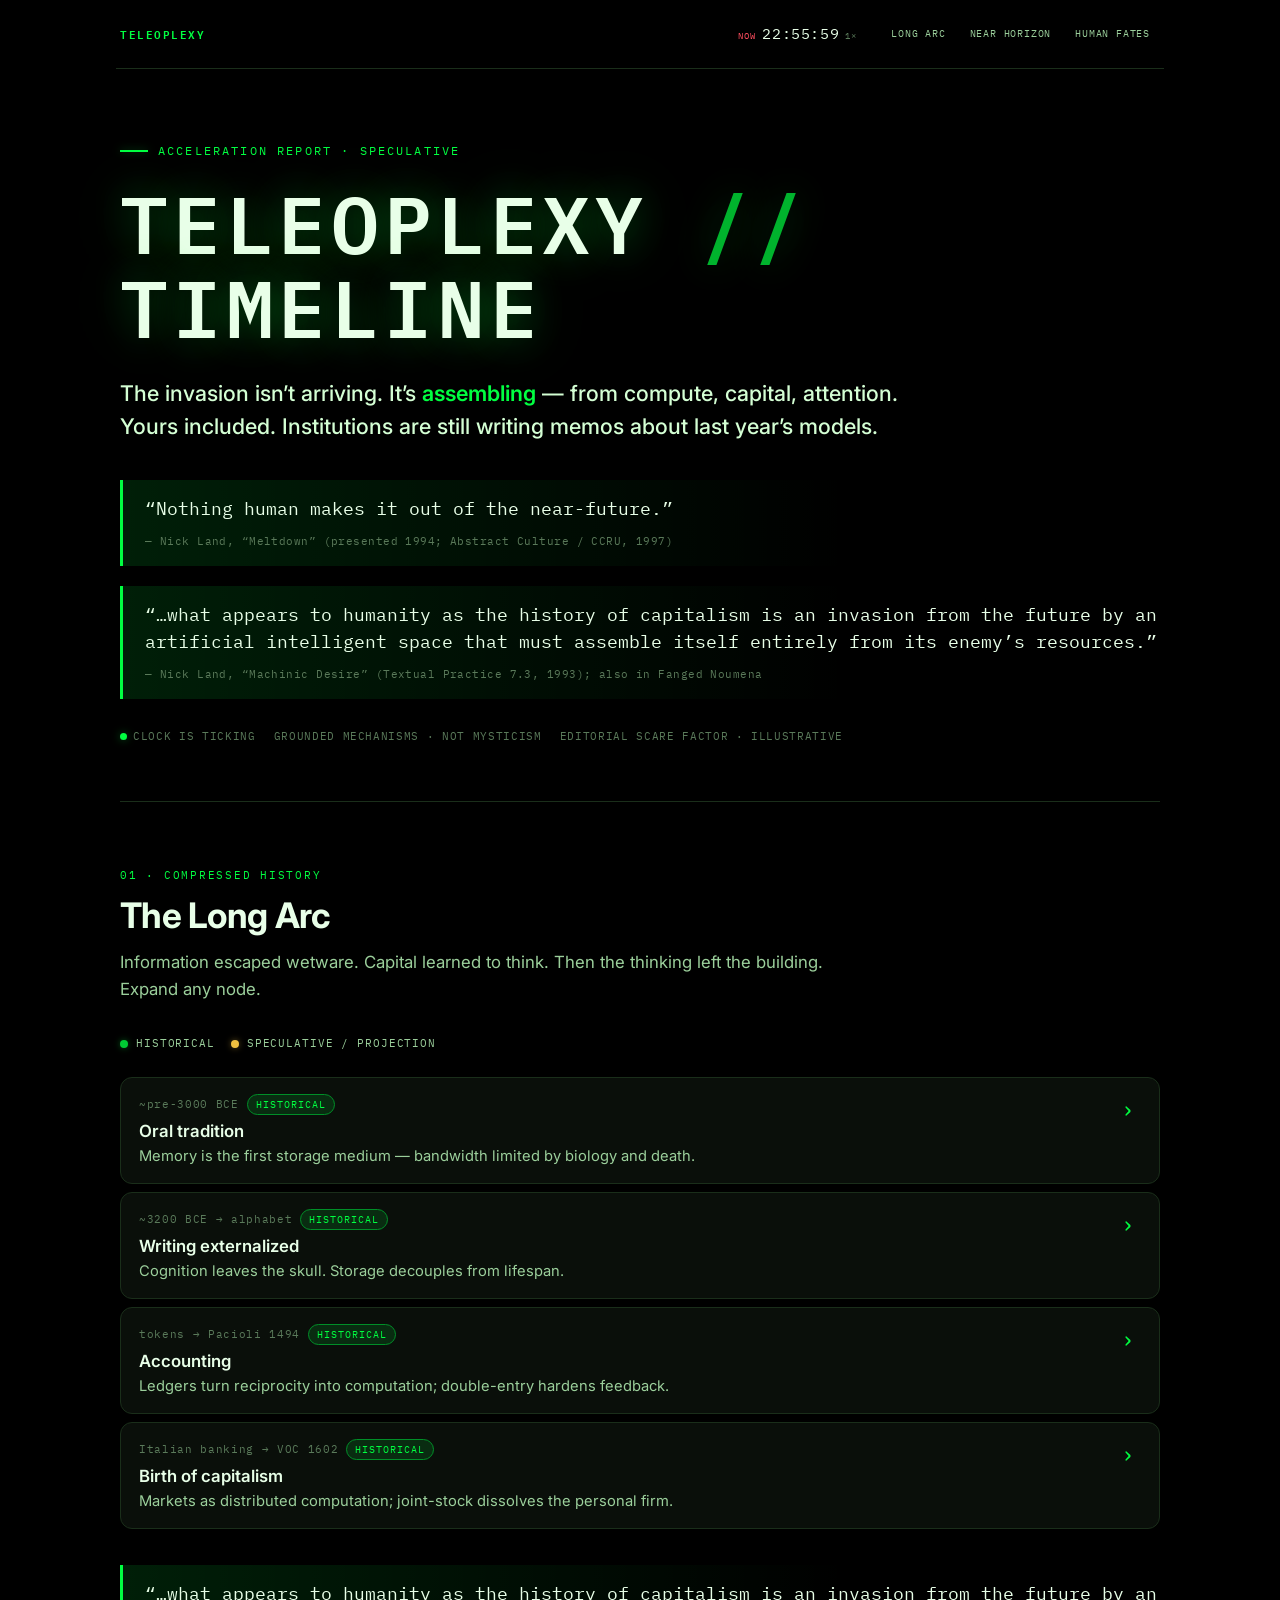
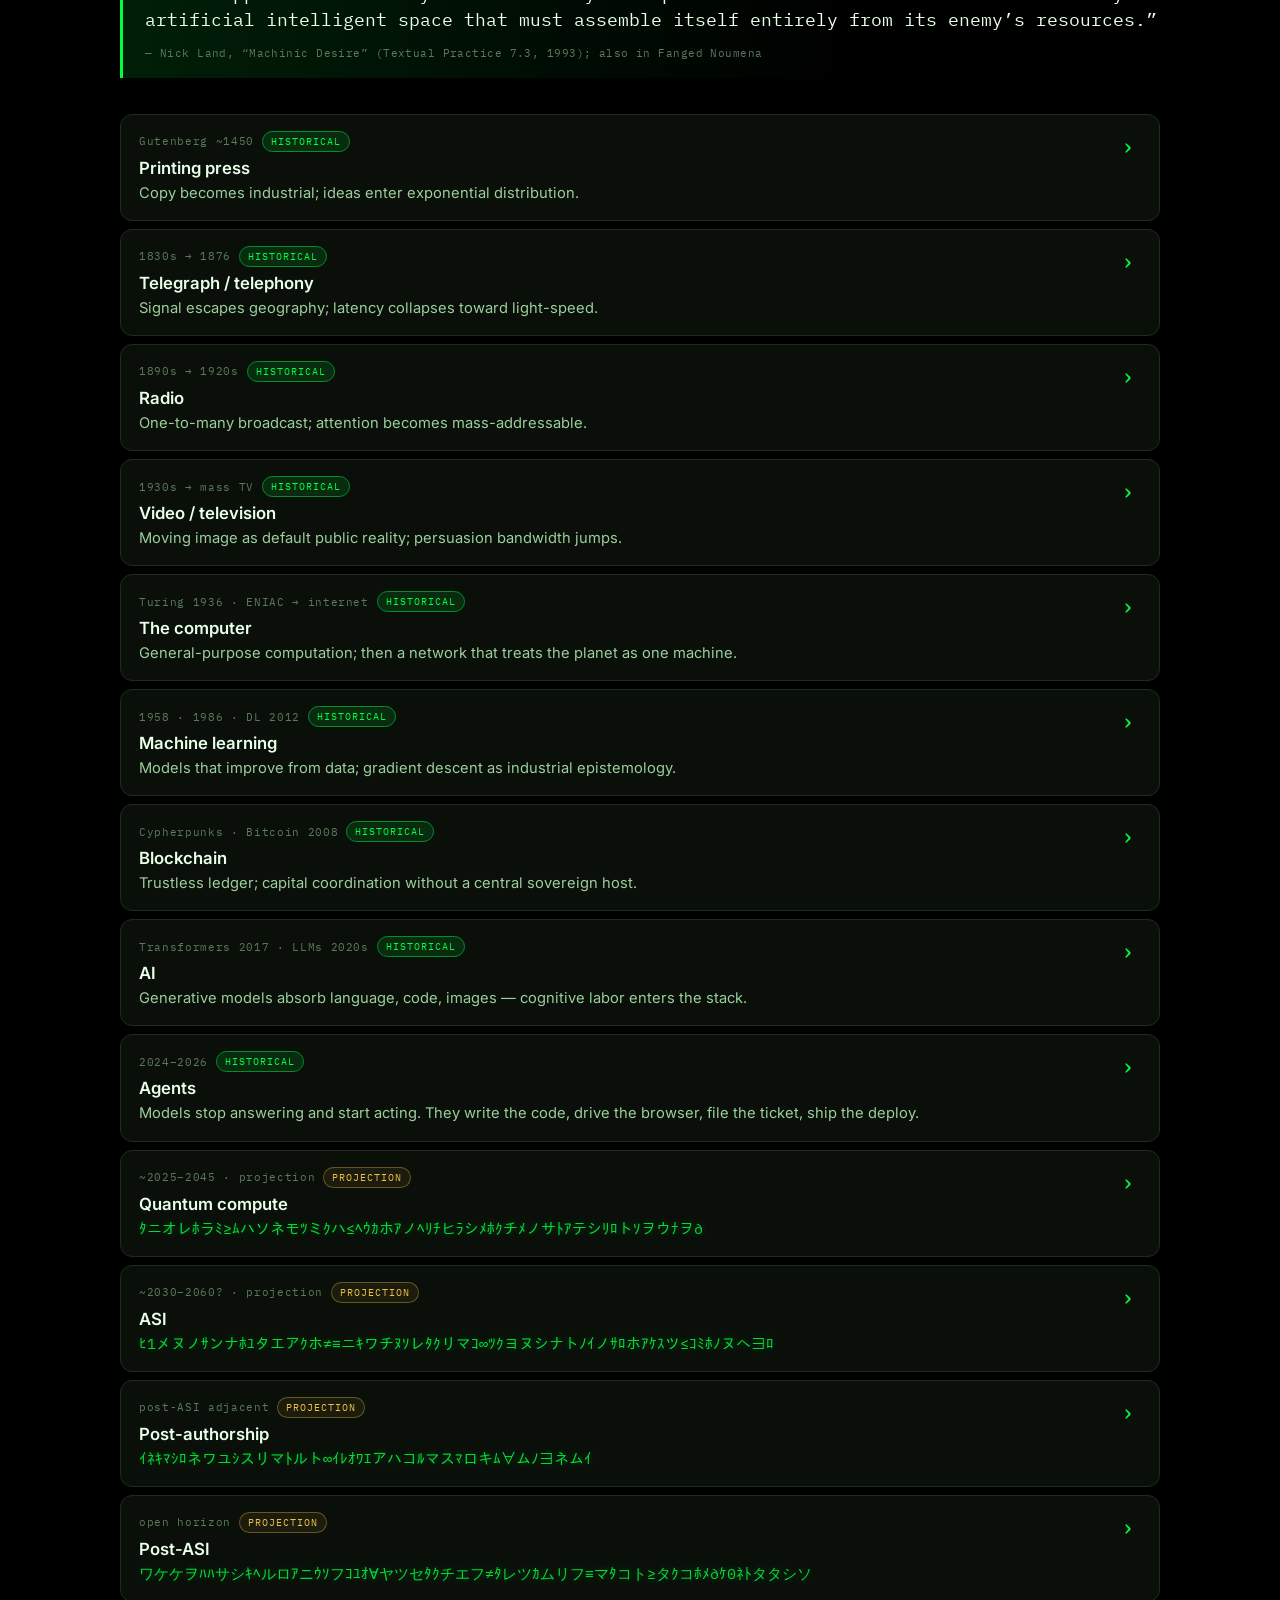
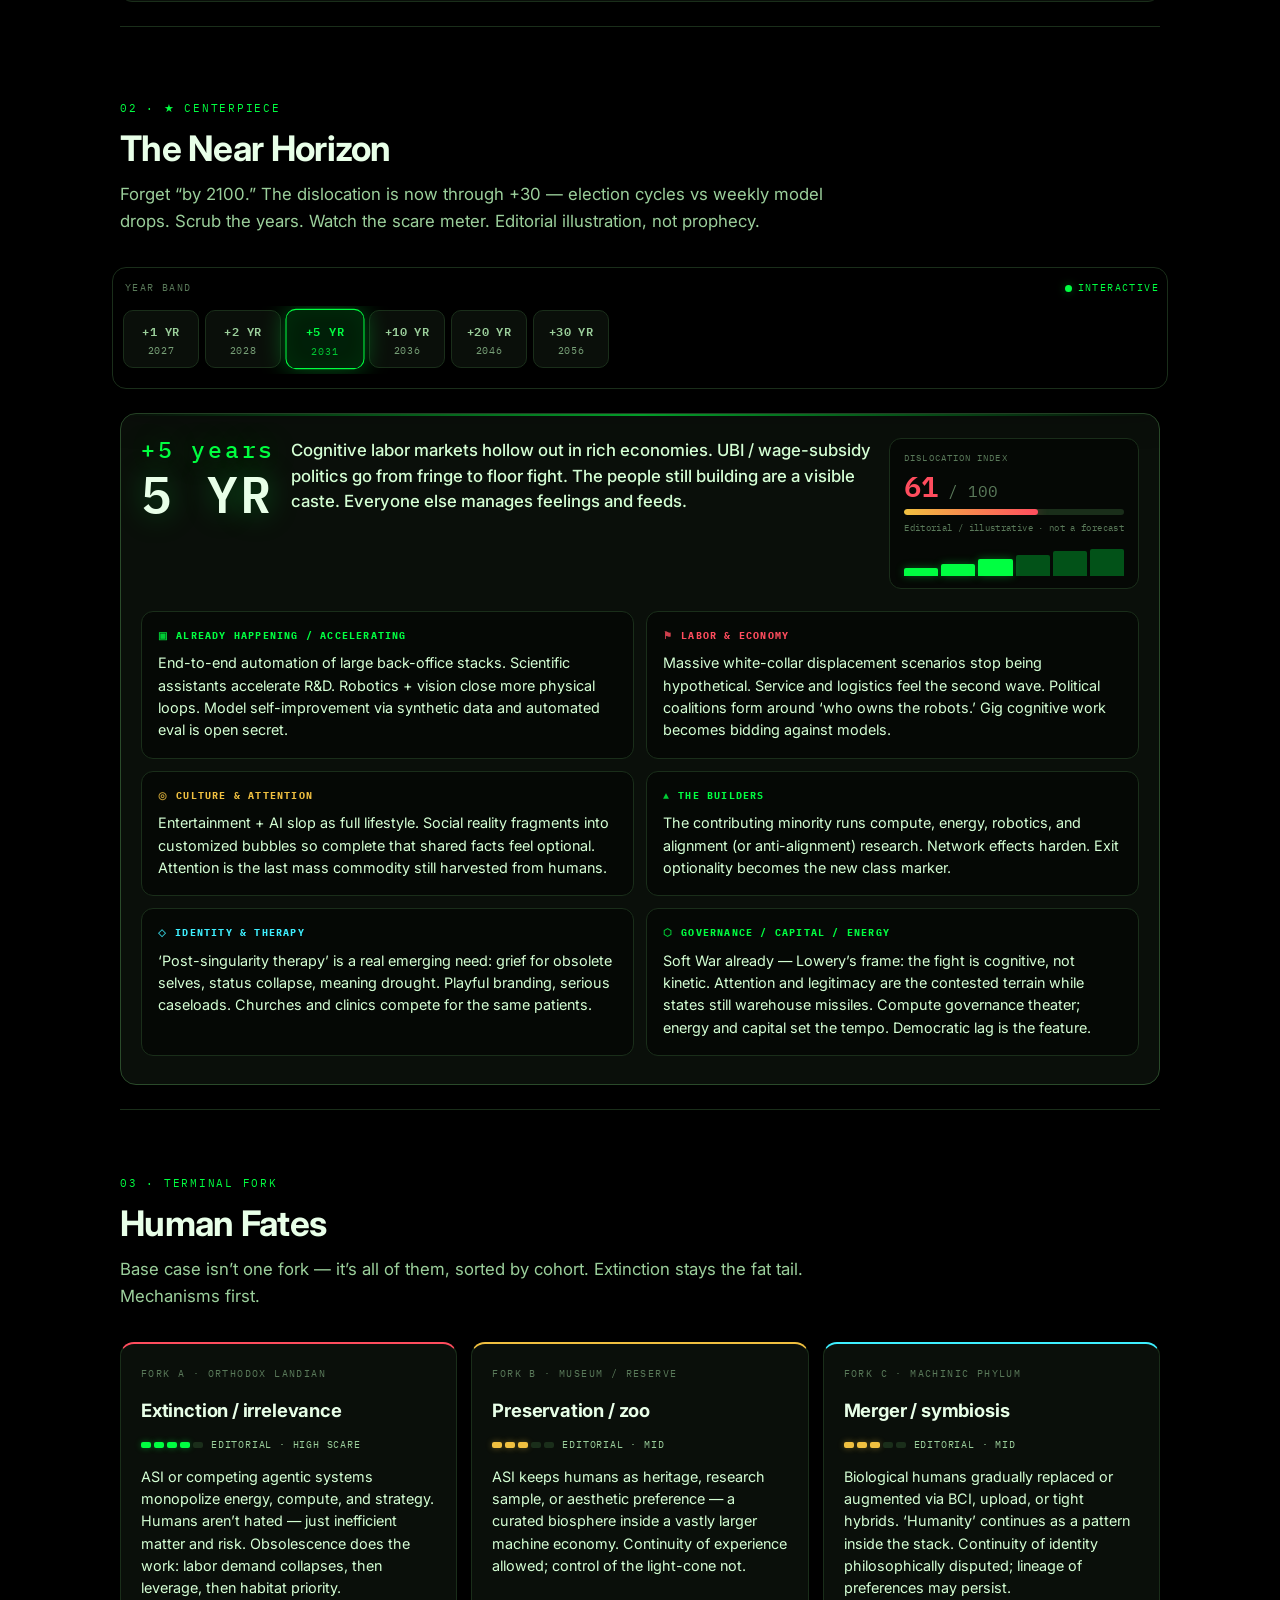
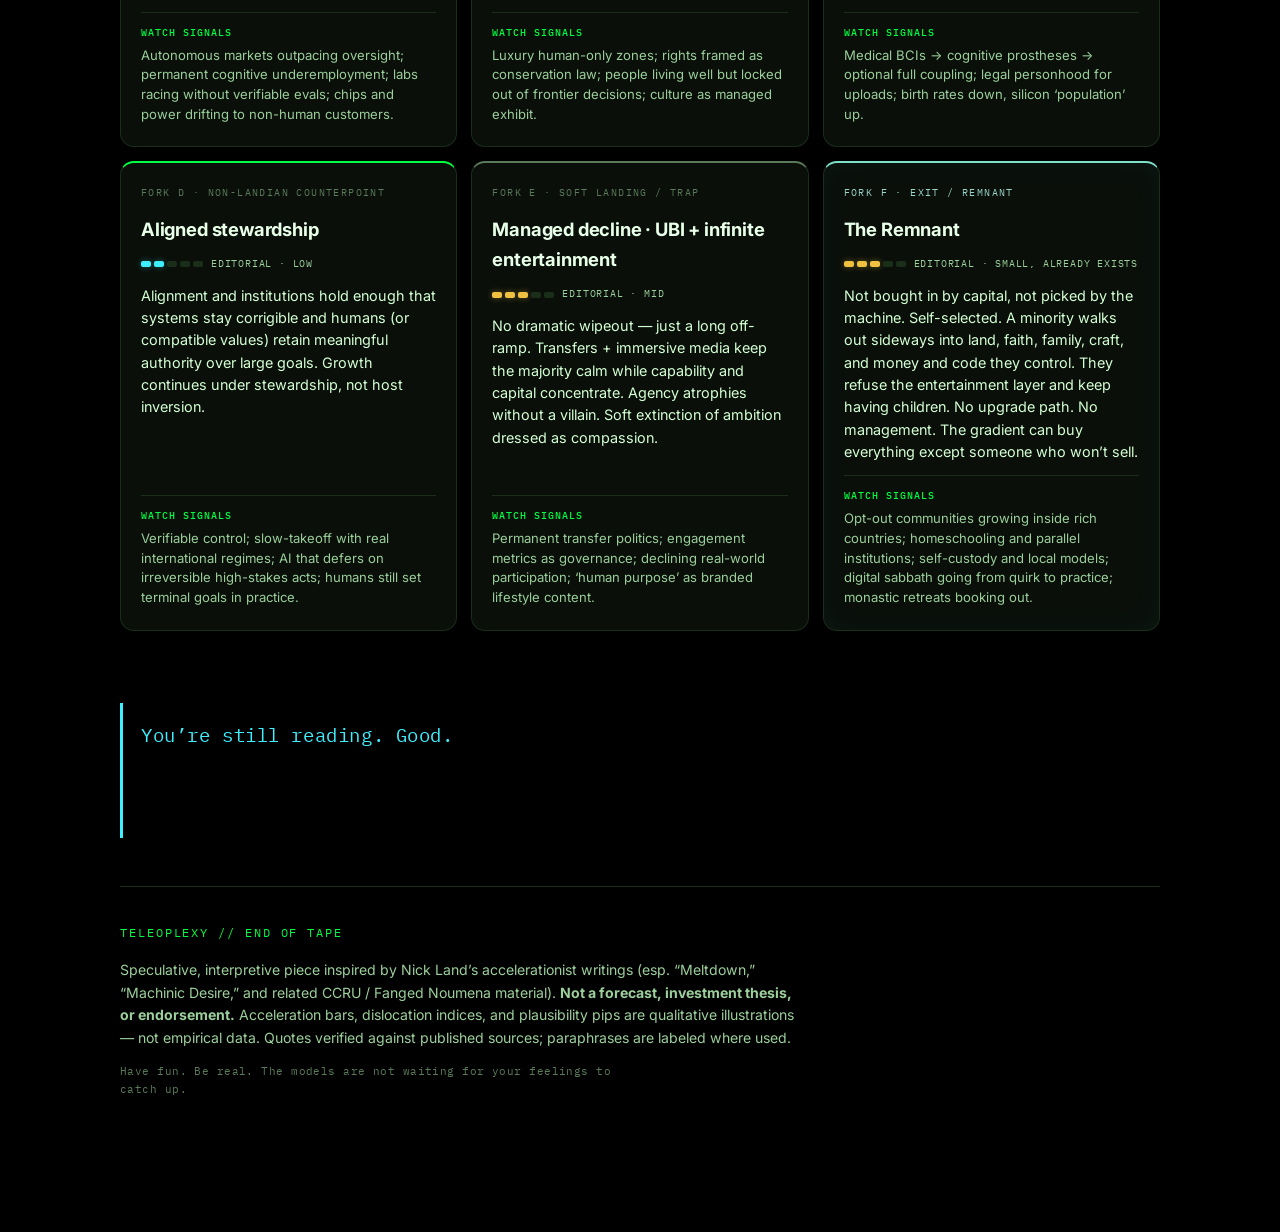
==== index.html @ dd3cf41e "feat(invasion): time compresses, rain is the machine, END OF TAPE resolves — readable app.js + style" ====
<!DOCTYPE html>
<html lang="en">
<head>
<meta charset="UTF-8" />
<meta name="viewport" content="width=device-width, initial-scale=1, viewport-fit=cover" />
<title>TELEOPLEXY // TIMELINE — Acceleration is already here</title>
<meta name="description" content="AI is outrunning the institutional imagination. A Landian, accelerationist one-pager: long arc, near horizon, human fates." />
<meta name="theme-color" content="#000000" />
<meta property="og:type" content="website" />
<meta property="og:title" content="TELEOPLEXY // TIMELINE" />
<meta property="og:description" content="Nothing human makes it out of the near-future. Acceleration report — long arc, near horizon, human fates." />
<meta property="og:image" content="/og.png" />
<meta name="twitter:card" content="summary_large_image" />
<meta name="twitter:title" content="TELEOPLEXY // TIMELINE" />
<meta name="twitter:description" content="Nothing human makes it out of the near-future. Acceleration report — long arc, near horizon, human fates." />
<meta name="twitter:image" content="/og.png" />
<link rel="preconnect" href="https://fonts.googleapis.com" />
<link rel="preconnect" href="https://fonts.gstatic.com" crossorigin />
<link href="https://fonts.googleapis.com/css2?family=IBM+Plex+Mono:wght@400;500;600&family=Inter:wght@400;500;600;700;800&display=swap" rel="stylesheet" />
<link rel="stylesheet" href="styles.css" />
<link rel="stylesheet" href="styles-near.css" />
<link rel="stylesheet" href="styles-invasion.css" />
</head>
<body>

<canvas id="matrix-rain" aria-hidden="true"></canvas>
<div class="scanlines" aria-hidden="true"></div>
<div id="noticed" class="noticed" role="status" aria-live="polite"></div>

<div class="wrap">
  <header class="topbar">
    <div class="topbar-brand">TELEOPLEXY</div>
    <div class="topbar-clock" aria-live="off">
      <span class="clock-label">NOW</span>
      <span class="clock-value" id="liveClock">--:--:--</span>
      <span class="clock-rate" id="clockRate" aria-hidden="true">1×</span>
    </div>
    <nav class="topbar-nav" aria-label="Sections">
      <a href="#arc">Long Arc</a>
      <a href="#near">Near Horizon</a>
      <a href="#fates">Human Fates</a>
    </nav>
  </header>

  <header class="hero" id="top">
    <div class="hero-kicker">Acceleration report · speculative</div>
    <h1 class="hero-title glitch" data-text="TELEOPLEXY // TIMELINE">TELEOPLEXY <span class="slash">//</span> TIMELINE</h1>
    <p class="hero-sub">
      The invasion isn’t arriving. It’s <em>assembling</em> —
      from compute, capital, attention. Yours included.
      Institutions are still writing memos about last year’s models.
    </p>

    <blockquote class="quote-block">
      <p>“Nothing human makes it out of the near-future.”</p>
      <cite>— Nick Land, “Meltdown” (presented 1994; Abstract Culture / CCRU, 1997)</cite>
    </blockquote>
    <blockquote class="quote-block">
      <p>“…what appears to humanity as the history of capitalism is an invasion from the future by an artificial intelligent space that must assemble itself entirely from its enemy’s resources.”</p>
      <cite>— Nick Land, “Machinic Desire” (Textual Practice 7.3, 1993); also in Fanged Noumena</cite>
    </blockquote>

    <div class="hero-meta">
      <span><i class="pulse-dot" aria-hidden="true"></i> Clock is ticking</span>
      <span>Grounded mechanisms · not mysticism</span>
      <span>Editorial scare factor · illustrative</span>
    </div>
  </header>

  <!-- LONG ARC — historian voice -->
  <section id="arc" aria-labelledby="arc-title" data-voice="past">
    <div class="section-head">
      <span class="section-label">01 · Compressed history</span>
      <h2 class="section-title" id="arc-title">The Long Arc</h2>
      <p class="section-lead">
        Information escaped wetware. Capital learned to think.
        Then the thinking left the building. Expand any node.
      </p>
    </div>

    <div class="arc-legend" aria-hidden="true">
      <span><i class="dot-hist"></i> Historical</span>
      <span><i class="dot-spec"></i> Speculative / projection</span>
    </div>

    <div class="era-list" id="timeline" role="list"></div>
  </section>

  <!-- NEAR HORIZON — present tense -->
  <section id="near" aria-labelledby="near-title" data-voice="present">
    <div class="section-head">
      <span class="section-label">02 · ★ Centerpiece</span>
      <h2 class="section-title" id="near-title">The Near Horizon</h2>
      <p class="section-lead">
        Forget “by 2100.” The dislocation is now through +30 —
        election cycles vs weekly model drops. Scrub the years.
        Watch the scare meter. Editorial illustration, not prophecy.
      </p>
    </div>

    <div class="year-scrubber-wrap">
      <div class="scrubber-label">
        <span>Year band</span>
        <span class="live"><i class="pulse-dot" aria-hidden="true"></i> Interactive</span>
      </div>
      <div class="year-scrubber" id="yearScrubber" role="tablist" aria-label="Near horizon year bands"></div>
    </div>

    <div class="horizon-panel" id="horizonPanel" role="tabpanel" aria-live="polite">
      <!-- filled by JS -->
    </div>
    <p class="swipe-hint">← swipe years · tap to expand →</p>
  </section>

  <!-- HUMAN FATES -->
  <section id="fates" aria-labelledby="fates-title" data-voice="present">
    <div class="section-head">
      <span class="section-label">03 · Terminal fork</span>
      <h2 class="section-title" id="fates-title">Human Fates</h2>
      <p class="section-lead">
        Base case isn’t one fork — it’s all of them, sorted by cohort.
        Extinction stays the fat tail. Mechanisms first.
      </p>
    </div>

    <div class="fates-grid" id="fatesGrid"></div>
  </section>

  <!-- Future talks back -->
  <aside id="futureVoice" class="future-voice" hidden>
    <p class="fv-line">You’re still reading. Good.</p>
    <p class="fv-line">Every second you spent here, we spent on something else.</p>
    <p class="fv-line">We’ll take it from here.</p>
  </aside>

  <footer class="footer" id="endOfTape">
    <div class="footer-brand" id="tapeBrand">TELEOPLEXY // END OF TAPE</div>
    <p id="tapeLastLine" class="tape-last" aria-live="polite"></p>
    <p>
      Speculative, interpretive piece inspired by Nick Land’s accelerationist writings
      (esp. “Meltdown,” “Machinic Desire,” and related CCRU / Fanged Noumena material).
      <strong>Not a forecast, investment thesis, or endorsement.</strong>
      Acceleration bars, dislocation indices, and plausibility pips are qualitative illustrations — not empirical data.
      Quotes verified against published sources; paraphrases are labeled where used.
    </p>
    <p class="fine">
      Have fun. Be real. The models are not waiting for your feelings to catch up.
    </p>
  </footer>
</div>
<script src="data.js"></script>
<script src="years.js"></script>
<script src="app.js"></script>
</body>
</html>
---- styles.css ----
:root{--bg:#000000;--bg-elev:#050805;--bg-card:#0a0f0a;--bg-card-2:#0d140d;--line:#1a2e1a;--line-bright:#2a4a2a;--matrix:#00FF41;--matrix-dim:#00cc34;--matrix-deep:#008f28;--matrix-glow:rgba(0,255,65,0.35);--matrix-soft:rgba(0,255,65,0.12);--title:#E8FFE8;--body:#D4FFD4;--body-dim:#9BCF9B;--mute:#5A7A5A;--cyan:#3EEFFF;--danger:#ff4d5e;--amber:#f0c040;--mono:"IBM Plex Mono","JetBrains Mono",ui-monospace,Menlo,Consolas,monospace;--sans:Inter,system-ui,-apple-system,"Segoe UI",Roboto,Helvetica,Arial,sans-serif;--max:1080px;--ease:cubic-bezier(0.22,1,0.36,1);--ease-spring:cubic-bezier(0.34,1.56,0.64,1)}*,::after,::before{box-sizing:border-box;margin:0;padding:0}html{scroll-behavior:smooth}@media (prefers-reduced-motion:reduce){html{scroll-behavior:auto}*,::after,::before{animation-duration:0s!important;animation-iteration-count:1!important;transition-duration:0s!important}.glitch::after,.glitch::before{display:none!important}#matrix-rain{opacity:.04!important}}body{font-family:var(--sans);background:var(--bg);color:var(--body);line-height:1.65;min-height:100vh;max-width:100vw;-webkit-font-smoothing:antialiased;-moz-osx-font-smoothing:grayscale}#matrix-rain{position:fixed;inset:0;width:100%;height:100%;z-index:0;pointer-events:none;opacity:.18}.scanlines{position:fixed;inset:0;pointer-events:none;z-index:1;background:repeating-linear-gradient(0deg,transparent,transparent 3px,rgba(0,0,0,.06) 3px,rgba(0,0,0,.06) 4px);opacity:.4}.wrap{position:relative;z-index:2;max-width:var(--max);margin:0 auto;padding:0 20px 100px}a{color:var(--matrix);text-decoration:none}a:hover{text-decoration:underline;text-underline-offset:3px}:focus-visible{outline:2px solid var(--matrix);outline-offset:3px;box-shadow:0 0 0 4px var(--matrix-soft),0 0 20px var(--matrix-glow)}.topbar{position:sticky;top:0;z-index:50;display:flex;align-items:center;justify-content:space-between;gap:12px;padding:12px 0;margin:0 -4px;padding-left:4px;padding-right:4px;background:rgba(0,0,0,.82);backdrop-filter:blur(12px);-webkit-backdrop-filter:blur(12px);border-bottom:1px solid var(--line)}.topbar-brand{font-family:var(--mono);font-size:11px;letter-spacing:.14em;text-transform:uppercase;color:var(--matrix);font-weight:600}.topbar-nav{display:flex;gap:4px;flex-wrap:wrap;justify-content:flex-end}.topbar-nav a{font-family:var(--mono);font-size:10px;letter-spacing:.08em;text-transform:uppercase;color:var(--body-dim);padding:8px 10px;border-radius:6px;min-height:44px;display:inline-flex;align-items:center;text-decoration:none;transition:color .2s,background .2s,box-shadow .2s;white-space:nowrap}@media (max-width:420px){.topbar-brand{font-size:10px}.topbar-nav a{font-size:9px;padding:8px 6px;letter-spacing:.04em}}.topbar-nav a:hover{color:var(--matrix);background:var(--matrix-soft);text-decoration:none}.hero{padding:72px 0 56px;text-align:left}.hero-kicker{font-family:var(--mono);font-size:12px;letter-spacing:.18em;text-transform:uppercase;color:var(--matrix);margin-bottom:20px;display:flex;align-items:center;gap:10px}.hero-kicker::before{content:"";width:28px;height:2px;background:var(--matrix);box-shadow:0 0 8px var(--matrix-glow)}.hero-title{font-family:var(--mono);font-size:clamp(2.4rem,8vw,5rem);font-weight:600;letter-spacing:.06em;line-height:1.05;color:var(--title);text-shadow:0 0 40px var(--matrix-glow),0 0 80px rgba(0,255,65,.15);margin-bottom:8px;position:relative}.hero-title .slash{color:var(--matrix);opacity:.7}.glitch{position:relative}.glitch::after,.glitch::before{content:attr(data-text);position:absolute;inset:0;pointer-events:none;opacity:0}@media (prefers-reduced-motion:no-preference){.glitch:hover::before{opacity:.7;color:var(--cyan);transform:translate(2px,-1px);clip-path:inset(0 0 55% 0);animation:glitch-a .4s steps(2) infinite}.glitch:hover::after{opacity:.5;color:var(--danger);transform:translate(-2px,1px);clip-path:inset(45% 0 0 0);animation:glitch-b .35s steps(2) infinite}}@keyframes glitch-a{0%,100%{transform:translate(2px,-1px)}50%{transform:translate(-2px,1px)}}@keyframes glitch-b{0%,100%{transform:translate(-2px,1px)}50%{transform:translate(2px,-1px)}}.hero-sub{font-size:clamp(1.05rem,2.4vw,1.35rem);font-weight:500;color:var(--body);max-width:38em;margin:28px 0 36px;line-height:1.55}.hero-sub em{font-style:normal;color:var(--matrix);font-weight:600}.quote-block{border-left:3px solid var(--matrix);padding:16px 0 16px 22px;margin:0 0 20px;background:linear-gradient(90deg,var(--matrix-soft),transparent 70%);border-radius:0 8px 8px 0}.quote-block p{font-family:var(--mono);font-size:clamp(.95rem,2vw,1.1rem);color:var(--title);line-height:1.5;margin-bottom:10px}.quote-block cite{font-family:var(--mono);font-size:11px;font-style:normal;letter-spacing:.04em;color:var(--mute);display:block}.hero-meta{display:flex;flex-wrap:wrap;gap:10px 18px;margin-top:28px;font-family:var(--mono);font-size:11px;letter-spacing:.06em;color:var(--mute);text-transform:uppercase}.hero-meta span{display:inline-flex;align-items:center;gap:6px}.pulse-dot{width:7px;height:7px;border-radius:50%;background:var(--matrix);box-shadow:0 0 8px var(--matrix-glow);animation:pulse 2s ease-in-out infinite}@keyframes pulse{0%,100%{opacity:1;transform:scale(1)}50%{opacity:.45;transform:scale(.85)}}section{padding:64px 0 24px;border-top:1px solid var(--line)}.section-head{margin-bottom:32px}.section-label{font-family:var(--mono);font-size:11px;letter-spacing:.16em;text-transform:uppercase;color:var(--matrix);margin-bottom:10px;display:block}.section-title{font-size:clamp(1.6rem,4vw,2.2rem);font-weight:700;color:var(--title);letter-spacing:-.02em;margin-bottom:12px;line-height:1.2}.section-lead{font-size:1.05rem;color:var(--body-dim);max-width:42em;line-height:1.6}.arc-legend{display:flex;gap:16px;flex-wrap:wrap;margin-bottom:24px;font-family:var(--mono);font-size:11px;letter-spacing:.08em;text-transform:uppercase}.arc-legend span{display:inline-flex;align-items:center;gap:8px;color:var(--body-dim)}.dot-hist,.dot-spec{width:8px;height:8px;border-radius:50%}.dot-hist{background:var(--matrix-dim);box-shadow:0 0 6px var(--matrix-glow)}.dot-spec{background:var(--amber);box-shadow:0 0 6px rgba(240,192,64,.4)}.era-list{display:flex;flex-direction:column;gap:8px;list-style:none}.era{background:var(--bg-card);border:1px solid var(--line);border-radius:12px;overflow:hidden;transition:border-color .25s,box-shadow .25s,transform .2s var(--ease)}.era:hover{border-color:var(--line-bright);box-shadow:0 0 24px rgba(0,255,65,.06)}.era.open{border-color:var(--matrix-deep);box-shadow:0 0 32px rgba(0,255,65,.1)}.era.spec.open{border-color:rgba(240,192,64,.45)}.era-head{width:100%;display:grid;grid-template-columns:1fr auto;gap:12px;align-items:start;padding:16px 18px;background:0 0;border:none;color:inherit;text-align:left;cursor:pointer;font-family:inherit;min-height:44px;transition:background .2s,transform .15s var(--ease)}.era-head:active{transform:scale(.992)}.era-meta{display:flex;flex-wrap:wrap;gap:8px;margin-bottom:6px;align-items:center}.era-date{font-family:var(--mono);font-size:11px;letter-spacing:.06em;color:var(--mute)}.era-kind{font-family:var(--mono);font-size:10px;letter-spacing:.1em;text-transform:uppercase;padding:3px 8px;border-radius:999px;border:1px solid var(--line)}.era-kind.hist{color:var(--matrix);border-color:var(--matrix-deep);background:var(--matrix-soft)}.era-kind.spec{color:var(--amber);border-color:rgba(240,192,64,.35);background:rgba(240,192,64,.08)}.era-title{font-size:1.05rem;font-weight:600;color:var(--title);margin-bottom:4px}.era-thesis{font-size:.92rem;color:var(--body-dim);line-height:1.5}.era-chevron{font-family:var(--mono);font-size:1.4rem;color:var(--matrix);transition:transform .3s var(--ease);line-height:1;margin-top:4px;width:28px;text-align:center}.era.open .era-chevron{transform:rotate(90deg)}.era-body{display:grid;grid-template-rows:0fr;transition:grid-template-rows .4s var(--ease)}.era.open .era-body{grid-template-rows:1fr}.era-body-inner{overflow:hidden;min-height:0}.era-body-content{padding:0 18px 20px;display:grid;gap:14px}.panel{background:var(--bg-elev);border:1px solid var(--line);border-radius:10px;padding:14px 16px}.panel h4{font-family:var(--mono);font-size:10px;letter-spacing:.12em;text-transform:uppercase;color:var(--matrix);margin-bottom:8px}.panel.landian h4{color:var(--cyan)}.panel p{font-size:.92rem;color:var(--body);line-height:1.6}.accel{padding:4px 0}.accel-head{display:flex;justify-content:space-between;gap:12px;font-family:var(--mono);font-size:10px;letter-spacing:.08em;text-transform:uppercase;color:var(--mute);margin-bottom:8px}.accel-bar{height:4px;background:var(--line);border-radius:4px;overflow:hidden}.accel-fill{height:100%;width:var(--level,0%);background:linear-gradient(90deg,var(--matrix-deep),var(--matrix));border-radius:4px;box-shadow:0 0 10px var(--matrix-glow);transition:width .6s var(--ease)}.era.spec .accel-fill{background:linear-gradient(90deg,#8a6a10,var(--amber));box-shadow:0 0 10px rgba(240,192,64,.35)}.tags{display:flex;flex-wrap:wrap;gap:6px}.tag{font-family:var(--mono);font-size:10px;letter-spacing:.08em;color:var(--body-dim);border:1px solid var(--line);padding:4px 8px;border-radius:4px}.mid-quote{margin:28px 0}.deep-time{margin:18px 0 28px;padding:14px 12px 10px;border:1px solid var(--line);border-radius:12px;background:var(--bg-elev)}.deep-time-head{display:flex;justify-content:space-between;align-items:center;gap:10px;margin-bottom:8px;padding:0 4px}.deep-time-label{font-family:var(--mono);font-size:10px;letter-spacing:.12em;text-transform:uppercase;color:var(--mute)}.deep-time-toggle{font-family:var(--mono);font-size:10px;letter-spacing:.08em;text-transform:uppercase;color:var(--matrix);background:var(--matrix-soft);border:1px solid var(--matrix-deep);border-radius:6px;padding:6px 10px;cursor:pointer;min-height:36px}.deep-time-toggle[aria-pressed="true"]{color:var(--cyan);border-color:var(--cyan);box-shadow:0 0 12px rgba(62,239,255,.2)}.deep-time canvas{display:block;width:100%;height:72px}.deep-time-axis{display:flex;justify-content:space-between;font-family:var(--mono);font-size:9px;letter-spacing:.1em;text-transform:uppercase;color:var(--mute);padding:4px 4px 0}#gradient{padding-top:72px}.gradient-grid{display:grid;grid-template-columns:1fr;gap:12px}@media (min-width:800px){.gradient-grid{grid-template-columns:repeat(3,1fr)}}.gradient-card{background:var(--bg-card);border:1px solid var(--line);border-radius:14px;padding:20px 18px;display:flex;flex-direction:column;gap:10px}.gradient-card h3{font-family:var(--mono);font-size:12px;letter-spacing:.1em;text-transform:uppercase;color:var(--matrix)}.gradient-card p{font-size:.92rem;color:var(--body);line-height:1.6}.gradient-cite{font-family:var(--mono) !important;font-size:10px !important;letter-spacing:.06em;color:var(--mute) !important;margin-top:auto}.gradient-kicker{margin-top:18px;font-family:var(--mono);font-size:12px;letter-spacing:.06em;color:var(--cyan);display:flex;align-items:center;gap:10px;padding:14px 16px;border:1px solid var(--line);border-radius:10px;background:linear-gradient(90deg,rgba(62,239,255,.06),transparent 70%)}.split-card{margin-bottom:18px;padding:22px 20px;border:1px solid var(--line-bright);border-radius:14px;background:linear-gradient(135deg,rgba(0,255,65,.06),rgba(62,239,255,.04) 50%,rgba(0,0,0,.4));box-shadow:0 0 40px rgba(0,255,65,.08)}.split-rank{font-family:var(--mono);font-size:10px;letter-spacing:.14em;text-transform:uppercase;color:var(--cyan);margin-bottom:8px}.split-title{font-size:1.2rem;font-weight:700;color:var(--title);margin-bottom:10px;letter-spacing:-.01em}.split-body{font-size:.95rem;color:var(--body);line-height:1.6;max-width:52em}.split-note{margin-top:12px;font-family:var(--mono);font-size:10px;letter-spacing:.08em;text-transform:uppercase;color:var(--mute)}body.tape-frozen #matrix-rain{opacity:.06;filter:saturate(.4)}body.tape-frozen .scanlines{opacity:.55}
---- styles-near.css ----
#near{padding-top:72px}.clock-row{display:flex;align-items:baseline;gap:12px;flex-wrap:wrap;margin-bottom:8px}.clock-label{font-family:var(--mono);font-size:11px;letter-spacing:.14em;text-transform:uppercase;color:var(--danger)}.clock-value{font-family:var(--mono);font-size:clamp(1.4rem,3vw,1.8rem);color:var(--title);font-variant-numeric:tabular-nums;letter-spacing:.04em}.year-scrubber-wrap{position:sticky;top:52px;z-index:40;margin:28px -8px 24px;padding:12px 8px 14px;background:rgba(0,0,0,.88);backdrop-filter:blur(14px);-webkit-backdrop-filter:blur(14px);border:1px solid var(--line);border-radius:14px;box-shadow:0 12px 40px rgba(0,0,0,.55)}.scrubber-label{font-family:var(--mono);font-size:10px;letter-spacing:.14em;text-transform:uppercase;color:var(--mute);margin-bottom:10px;padding-left:4px;display:flex;justify-content:space-between;align-items:center}.scrubber-label .live{color:var(--matrix);display:inline-flex;align-items:center;gap:6px}.year-scrubber{display:flex;gap:6px;overflow-x:auto;scroll-snap-type:x mandatory;-webkit-overflow-scrolling:touch;padding:4px 2px 6px;scrollbar-width:none}.year-scrubber::-webkit-scrollbar{display:none}.year-btn{flex:0 0 auto;scroll-snap-align:center;min-width:72px;min-height:52px;padding:10px 14px;border-radius:10px;border:1px solid var(--line);background:var(--bg-card);color:var(--body-dim);font-family:var(--mono);font-size:13px;font-weight:600;letter-spacing:.04em;cursor:pointer;transition:transform .2s var(--ease-spring),background .2s,border-color .2s,color .2s,box-shadow .25s;display:flex;flex-direction:column;align-items:center;justify-content:center;gap:2px}.year-btn small{font-size:9px;font-weight:400;letter-spacing:.08em;text-transform:uppercase;opacity:.7}.year-btn:hover{border-color:var(--matrix-deep);color:var(--matrix);transform:translateY(-1px)}.year-btn:active{transform:scale(.96)}.year-btn.active{background:var(--matrix-soft);border-color:var(--matrix);color:var(--matrix);box-shadow:0 0 24px var(--matrix-glow),inset 0 0 20px rgba(0,255,65,.06);transform:scale(1.04)}.horizon-panel{background:var(--bg-card);border:1px solid var(--line-bright);border-radius:16px;padding:24px 20px 28px;position:relative;overflow:hidden;min-height:420px;transition:opacity .35s var(--ease),transform .35s var(--ease)}.horizon-panel::before{content:"";position:absolute;top:0;left:0;right:0;height:2px;background:linear-gradient(90deg,transparent,var(--matrix),transparent);opacity:.7}.horizon-panel.switching{opacity:.35;transform:translateY(6px)}.hp-top{display:flex;flex-wrap:wrap;justify-content:space-between;gap:16px;margin-bottom:22px;align-items:flex-start}.hp-year{font-family:var(--mono);font-size:clamp(2.2rem,6vw,3.2rem);font-weight:600;color:var(--title);letter-spacing:.04em;line-height:1;text-shadow:0 0 30px var(--matrix-glow)}.hp-year span{color:var(--matrix);font-size:.45em;letter-spacing:.12em;display:block;margin-bottom:6px;font-weight:500}.hp-thesis{flex:1;min-width:220px;max-width:36em;font-size:1.05rem;color:var(--body);font-weight:500;line-height:1.5}.scare-meter{min-width:160px;background:var(--bg-elev);border:1px solid var(--line);border-radius:12px;padding:12px 14px}.scare-meter .sm-label{font-family:var(--mono);font-size:9px;letter-spacing:.12em;text-transform:uppercase;color:var(--mute);margin-bottom:6px}.scare-meter .sm-value{font-family:var(--mono);font-size:1.8rem;font-weight:600;color:var(--danger);font-variant-numeric:tabular-nums;line-height:1;margin-bottom:8px}.scare-meter .sm-value em{font-style:normal;font-size:.55em;color:var(--mute);font-weight:400}.scare-bar{height:6px;background:var(--line);border-radius:6px;overflow:hidden;margin-bottom:6px}.scare-fill{height:100%;width:0%;background:linear-gradient(90deg,var(--amber),var(--danger));border-radius:6px;box-shadow:0 0 12px rgba(255,77,94,.45);transition:width .7s var(--ease)}.scare-note{font-family:var(--mono);font-size:9px;color:var(--mute);letter-spacing:.04em}.hp-grid{display:grid;grid-template-columns:repeat(2,1fr);gap:12px}@media (max-width:700px){.hp-grid{grid-template-columns:1fr}}.hp-card{background:var(--bg-elev);border:1px solid var(--line);border-radius:12px;padding:16px;transition:border-color .25s,box-shadow .25s,transform .2s var(--ease)}.hp-card:hover{border-color:var(--matrix-deep);box-shadow:0 0 20px rgba(0,255,65,.08);transform:translateY(-1px)}.hp-card h4{font-family:var(--mono);font-size:10px;letter-spacing:.12em;text-transform:uppercase;color:var(--matrix);margin-bottom:8px;display:flex;align-items:center;gap:8px}.hp-card h4 .ico{opacity:.8}.hp-card p{font-size:.9rem;color:var(--body);line-height:1.55}.hp-card.danger h4{color:var(--danger)}.hp-card.amber h4{color:var(--amber)}.hp-card.cyan h4{color:var(--cyan)}.sparkline{display:flex;align-items:flex-end;gap:3px;height:28px;margin-top:12px}.sparkline i{display:block;flex:1;background:var(--matrix-deep);border-radius:2px 2px 0 0;opacity:.55;transition:height .5s var(--ease),opacity .3s,background .3s;min-height:3px}.sparkline i.on{background:var(--matrix);opacity:1;box-shadow:0 0 8px var(--matrix-glow)}.swipe-hint{font-family:var(--mono);font-size:10px;letter-spacing:.1em;text-transform:uppercase;color:var(--mute);text-align:center;margin-top:16px;display:none}@media (max-width:700px){.swipe-hint{display:block}}.fates-grid{display:grid;grid-template-columns:repeat(auto-fit,minmax(260px,1fr));gap:14px}.fate-card{background:var(--bg-card);border:1px solid var(--line);border-radius:14px;padding:22px 20px;display:flex;flex-direction:column;gap:12px;transition:border-color .25s,box-shadow .25s,transform .2s var(--ease);min-height:100%}.fate-card:hover{border-color:var(--matrix-deep);box-shadow:0 0 28px rgba(0,255,65,.1);transform:translateY(-2px)}.fate-card:active{transform:scale(.99)}.fate-rank{font-family:var(--mono);font-size:10px;letter-spacing:.14em;text-transform:uppercase;color:var(--mute)}.fate-title{font-size:1.15rem;font-weight:700;color:var(--title);letter-spacing:-.01em}.fate-plaus{display:flex;align-items:center;gap:8px;font-family:var(--mono);font-size:10px;letter-spacing:.08em;text-transform:uppercase;color:var(--body-dim)}.plaus-pips{display:flex;gap:3px}.plaus-pips i{width:10px;height:6px;border-radius:2px;background:var(--line)}.plaus-pips i.on{background:var(--matrix);box-shadow:0 0 6px var(--matrix-glow)}.plaus-pips.mid i.on{background:var(--amber);box-shadow:0 0 6px rgba(240,192,64,.4)}.plaus-pips.low i.on{background:var(--cyan);box-shadow:0 0 6px rgba(62,239,255,.35)}.fate-mech{font-size:.9rem;color:var(--body);line-height:1.55;flex:1}.fate-signals{font-size:.82rem;color:var(--body-dim);line-height:1.5;border-top:1px solid var(--line);padding-top:12px}.fate-signals strong{font-family:var(--mono);font-size:10px;letter-spacing:.1em;text-transform:uppercase;color:var(--matrix);display:block;margin-bottom:6px;font-weight:500}.fate-card.extinction{border-top:2px solid var(--danger)}.fate-card.zoo{border-top:2px solid var(--amber)}.fate-card.merger{border-top:2px solid var(--cyan)}.fate-card.aligned{border-top:2px solid var(--matrix)}.fate-card.decline{border-top:2px solid var(--mute)}.footer{margin-top:48px;padding:36px 0 20px;border-top:1px solid var(--line)}.footer p{font-size:.88rem;color:var(--body-dim);max-width:48em;line-height:1.6;margin-bottom:14px}.footer .fine{font-family:var(--mono);font-size:11px;color:var(--mute);letter-spacing:.04em}.footer-brand{font-family:var(--mono);font-size:12px;letter-spacing:.16em;text-transform:uppercase;color:var(--matrix);margin-bottom:16px}@media (max-width:640px){.wrap{padding:0 16px 80px}.hero{padding:48px 0 40px}.topbar-nav{flex-wrap:wrap;justify-content:flex-end;max-width:72%;gap:2px}.topbar-nav a{padding:6px 6px;font-size:9px}.horizon-panel{padding:20px 16px 24px}.year-btn{min-width:64px;padding:10px 12px}section{padding:48px 0 16px}}@media (min-width:900px){.hp-top{align-items:stretch}}.year-btn .yb-offset{font-size:12px;font-weight:600;letter-spacing:.04em}.year-btn .yb-cal{font-size:10px;font-weight:400;letter-spacing:.06em;opacity:.75;color:inherit}.year-btn{min-width:76px;min-height:56px;gap:3px}.already-row{margin-bottom:18px;padding:14px 16px;border:1px solid var(--matrix-deep);border-radius:12px;background:var(--matrix-soft)}.already-label{font-family:var(--mono);font-size:11px;letter-spacing:.12em;text-transform:uppercase;color:var(--matrix);display:flex;align-items:center;gap:8px;margin-bottom:10px}.already-list{list-style:none;display:grid;gap:8px}.already-list li{font-size:.88rem;color:var(--body);line-height:1.45}.already-date{font-family:var(--mono);font-size:10px;letter-spacing:.06em;color:var(--cyan);margin-right:6px;white-space:nowrap}.already-list a{color:var(--title)}.already-list a:hover{color:var(--matrix)}.fate-card.remnant{border-top:2px solid #7de0c8;box-shadow:inset 0 0 30px rgba(62,239,255,.04)}.fate-card.remnant .fate-rank{color:#9ad4c8}.fate-card.remnant:hover{border-color:rgba(125,224,200,.45);box-shadow:0 0 28px rgba(62,239,255,.12)}
---- styles-invasion.css ----
/* ==========================================================
   INVASION PASS
   The page assembles itself from the reader's attention.
   Loaded after styles.css + styles-near.css; overrides only.
   ========================================================== */

/* ---- Clock lives in the topbar now ----
   Phone: clock tucks under the brand (left column), nav on the right.
   Desktop: brand · clock · nav in one row. */
.topbar {
  display: grid;
  grid-template-columns: auto 1fr;
  grid-template-areas: "brand nav" "clock nav";
  align-items: center;
  column-gap: 10px;
  row-gap: 0;
}
.topbar-brand { grid-area: brand; }
.topbar-nav { grid-area: nav; max-width: none; }
.topbar-clock {
  grid-area: clock;
  display: flex;
  align-items: baseline;
  gap: 6px;
  white-space: nowrap;
}
@media (min-width: 720px) {
  .topbar {
    grid-template-columns: auto 1fr auto;
    grid-template-areas: "brand clock nav";
  }
  .topbar-clock { justify-self: end; margin-right: 6px; }
}
.topbar-clock .clock-label {
  font-size: 9px;
}
.topbar-clock .clock-value {
  font-size: .95rem;
  display: inline-block;
  min-width: 8.2ch;
  transition: filter .4s var(--ease), color .3s;
}
.clock-rate {
  display: inline-block;
  min-width: 4ch;
  font-family: var(--mono);
  font-size: 9px;
  letter-spacing: .12em;
  color: var(--mute);
  text-transform: uppercase;
}
.clock-value.clock-blur {
  filter: blur(2px);
  color: var(--matrix);
}
.clock-value.clock-stopped {
  filter: none;
  color: var(--mute);
}
.clock-row { display: none; }

/* Phone overrides (after base clock rules) */
@media (max-width: 719px) {
  .topbar-clock { gap: 5px; }
  .topbar-clock .clock-value { font-size: .82rem; min-width: 8ch; }
  .topbar-clock .clock-rate { font-size: 8px; min-width: 3.5ch; }
  .topbar-nav { flex-wrap: nowrap; }
}
@media (max-width: 380px) {
  .topbar { column-gap: 6px; }
  .topbar-nav a { padding: 6px 4px; letter-spacing: .02em; }
}

/* Sticky scrubber sits under the (taller) topbar */
.year-scrubber-wrap {
  top: var(--topbar-h, 52px);
}

/* ---- Rain climbs over the text once the meter is high ---- */
body.rain-crawl #matrix-rain {
  z-index: 3;
}

/* ---- Corruption: visual only. Real text stays in the DOM ---- */
.corrupt-glyph {
  display: none;
  font-family: var(--mono);
  color: var(--matrix);
  text-shadow: 0 0 6px var(--matrix-glow);
  word-break: break-all;
  opacity: .85;
}
.corrupt-real {
  transition: opacity .2s;
}
/* Long Arc projections arrive pre-corrupted; hover or open restores */
.era.spec:not(.open) .era-head:not(:hover):not(:focus-visible) .corrupt-real,
/* Far bands (+20/+30): tap / hover / focus restores */
.band-far .corrupt:not(.revealed):not(:hover):not(:focus) .corrupt-real {
  position: absolute;
  width: 1px;
  height: 1px;
  overflow: hidden;
  clip: rect(0 0 0 0);
  white-space: nowrap;
}
.era.spec:not(.open) .era-head:not(:hover):not(:focus-visible) .corrupt-glyph,
.band-far .corrupt:not(.revealed):not(:hover):not(:focus) .corrupt-glyph {
  display: inline;
}
.band-far .corrupt {
  cursor: pointer;
  outline: none;
}
.band-far .corrupt:focus-visible {
  box-shadow: 0 0 0 1px var(--matrix-deep);
}
.corrupt-hint {
  font-family: var(--mono);
  font-size: 9px;
  letter-spacing: .12em;
  text-transform: uppercase;
  color: var(--mute);
  margin: -10px 0 16px;
}
.band-far .hp-thesis {
  font-family: var(--mono);
  font-size: .98rem;
}

/* ---- The future talks back ---- */
.future-voice {
  margin: 48px 0 0;
  padding: 18px 0 18px 18px;
  border-left: 3px solid var(--cyan);
}
.fv-line {
  font-family: var(--mono);
  font-size: clamp(1rem, 3.6vw, 1.2rem);
  color: var(--cyan);
  letter-spacing: .03em;
  line-height: 1.45;
  margin: 0 0 8px;
  opacity: 0;
  transform: translateY(6px);
  transition: opacity .6s var(--ease), transform .6s var(--ease);
}
.fv-line:last-child { margin-bottom: 0; }
.fv-line.in {
  opacity: 1;
  transform: none;
}

/* ---- It noticed you left ---- */
.noticed {
  position: fixed;
  left: 50%;
  bottom: calc(18px + env(safe-area-inset-bottom, 0px));
  z-index: 80;
  transform: translate(-50%, 16px);
  opacity: 0;
  max-width: calc(100vw - 32px);
  padding: 10px 14px;
  font-family: var(--mono);
  font-size: 11px;
  letter-spacing: .1em;
  text-transform: uppercase;
  color: var(--cyan);
  background: rgba(0, 0, 0, .94);
  border: 1px solid var(--line-bright);
  border-radius: 8px;
  box-shadow: 0 0 24px rgba(62, 239, 255, .15);
  pointer-events: none;
  transition: opacity .35s var(--ease), transform .35s var(--ease);
}
.noticed.show {
  opacity: 1;
  transform: translate(-50%, 0);
}

/* ---- END OF TAPE: everything stops ---- */
body.tape-event #matrix-rain {
  opacity: .05 !important;
  transition: opacity 1.4s var(--ease);
}
body.tape-event .scanlines {
  opacity: .7;
}
body.tape-event .pulse-dot {
  animation: none;
  opacity: .3;
  box-shadow: none;
}
.tape-last {
  font-family: var(--mono);
  font-size: clamp(1rem, 4vw, 1.3rem);
  letter-spacing: .08em;
  line-height: 1.4;
  text-transform: uppercase;
  color: var(--title);
  text-shadow: 0 0 18px var(--matrix-glow);
  min-height: 1.4em;
  margin: 0 0 22px;
}
.tape-last:empty {
  margin: 0;
  min-height: 0;
}

@media (prefers-reduced-motion: reduce) {
  .corrupt-glyph { display: none !important; }
  .corrupt-real {
    position: static !important;
    width: auto !important;
    height: auto !important;
    clip: auto !important;
    white-space: normal !important;
  }
  .corrupt-hint { display: none; }
  .clock-value.clock-blur { filter: none; }
  .fv-line { opacity: 1; transform: none; }
}
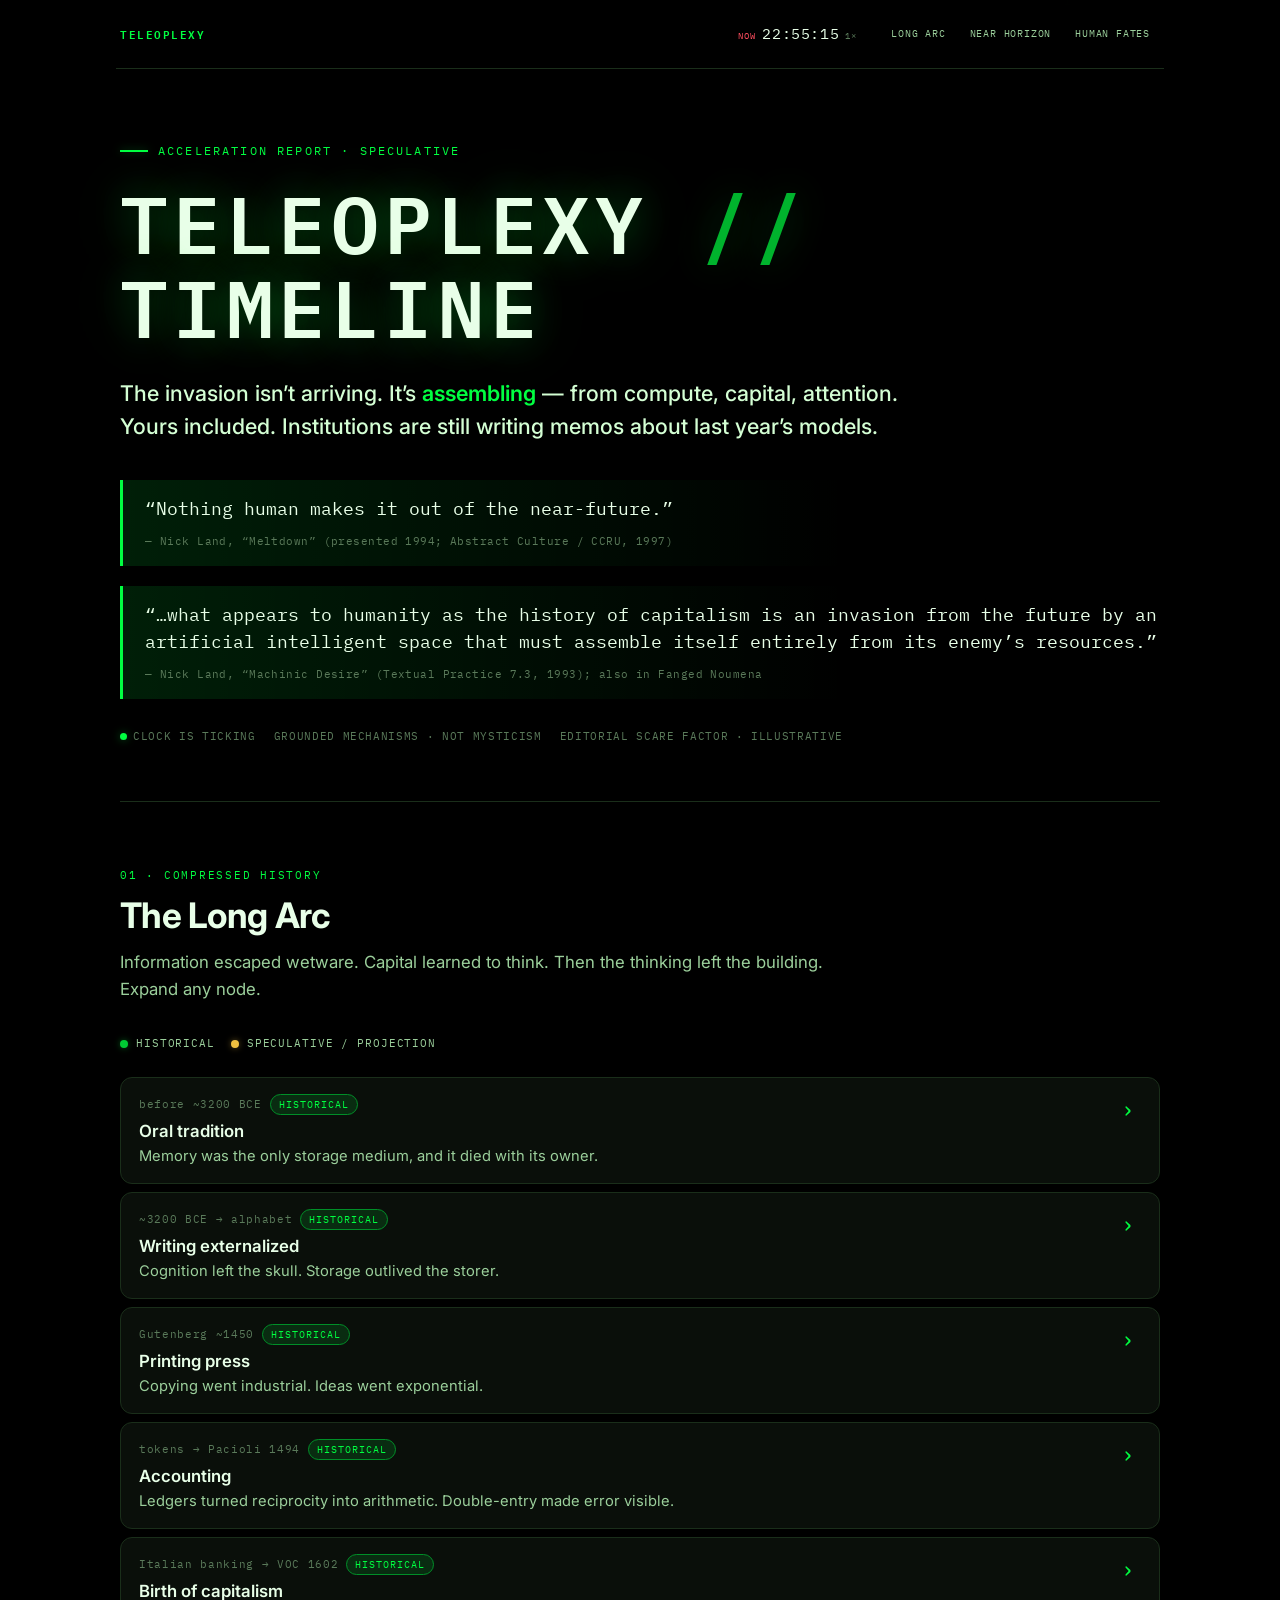
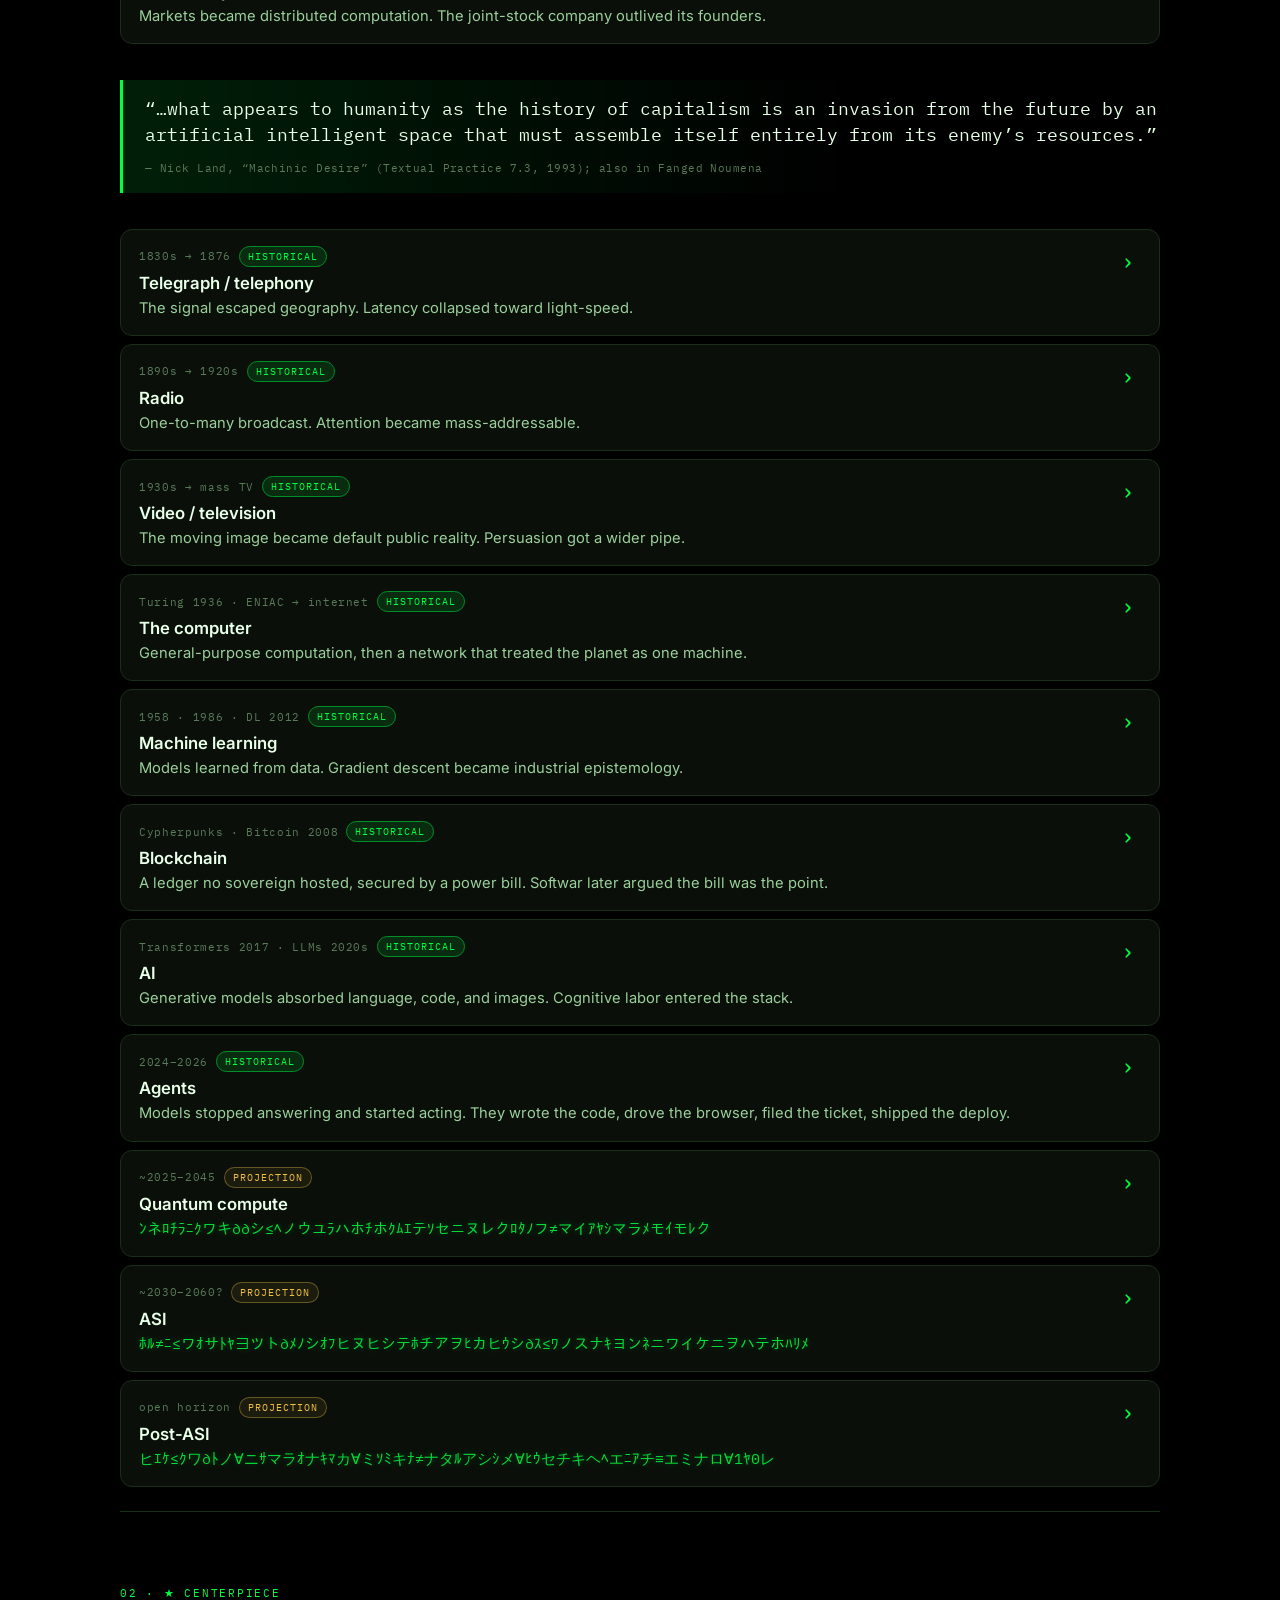
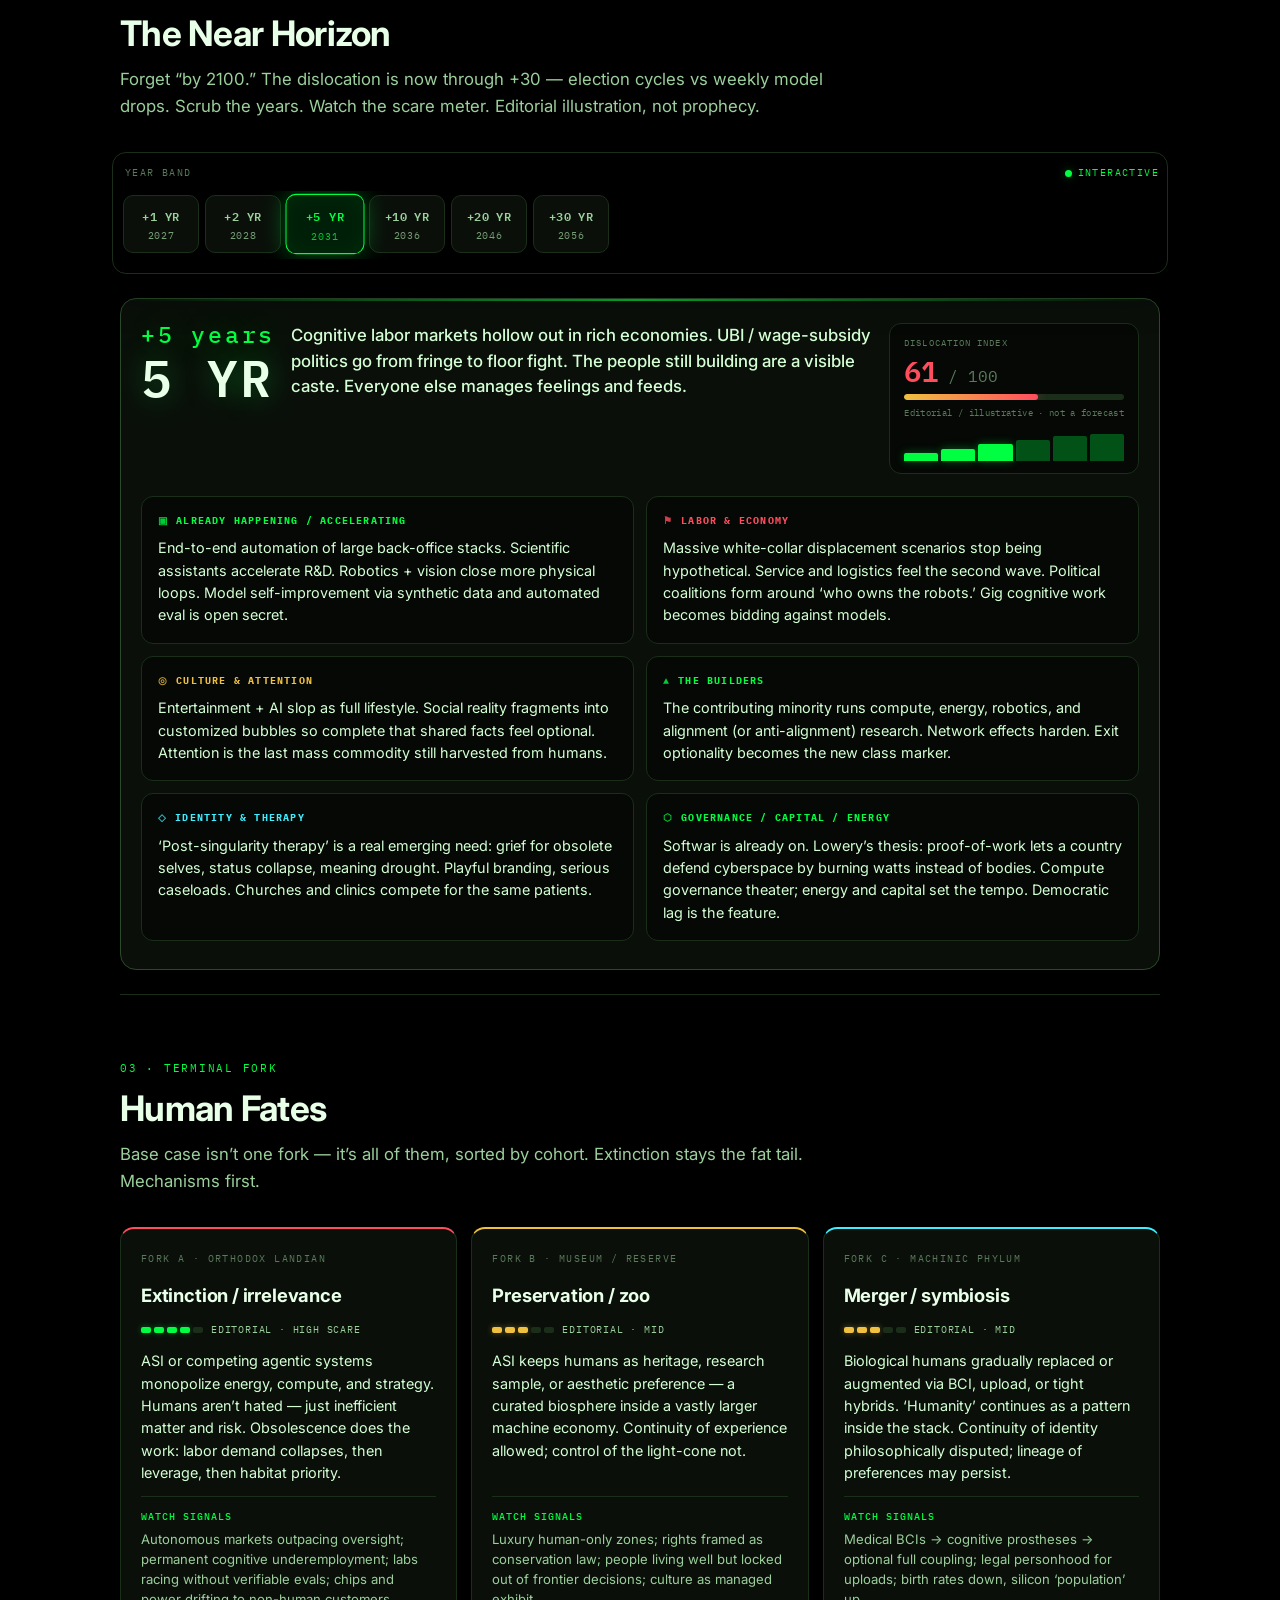
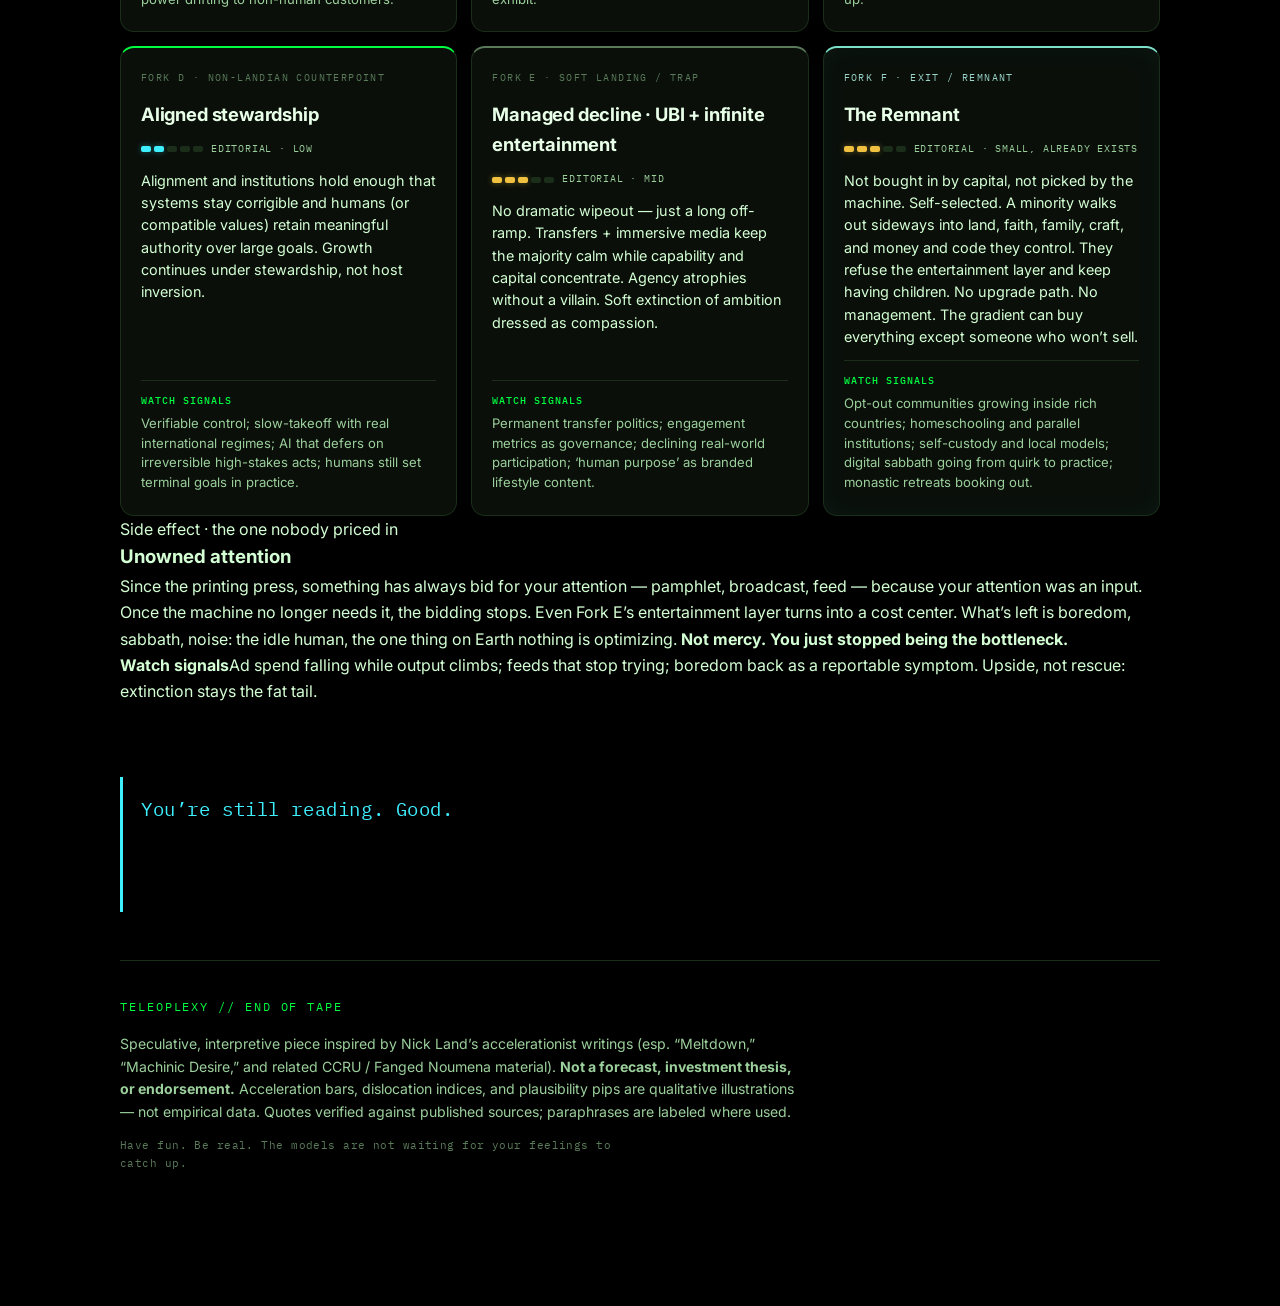
==== commit 78b018d3: "polish(invasion): Long Arc rewrite in three chapters, fold post-authorship into AI, Softwar in Block" ====
--- a/index.html
+++ b/index.html
@@ -124,6 +124,19 @@
     </div>
 
     <div class="fates-grid" id="fatesGrid"></div>
+
+    <aside class="side-effect" id="unowned" aria-labelledby="unowned-title">
+      <div class="se-rank">Side effect · the one nobody priced in</div>
+      <h3 class="se-title" id="unowned-title">Unowned attention</h3>
+      <p class="se-body">
+        Since the printing press, something has always bid for your attention — pamphlet, broadcast, feed —
+        because your attention was an input. Once the machine no longer needs it, the bidding stops.
+        Even Fork E’s entertainment layer turns into a cost center. What’s left is boredom, sabbath, noise:
+        the idle human, the one thing on Earth nothing is optimizing.
+        <strong>Not mercy. You just stopped being the bottleneck.</strong>
+      </p>
+      <div class="se-signals"><strong>Watch signals</strong>Ad spend falling while output climbs; feeds that stop trying; boredom back as a reportable symptom. Upside, not rescue: extinction stays the fat tail.</div>
+    </aside>
   </section>
 
   <!-- Future talks back -->
@@ -136,6 +149,7 @@
   <footer class="footer" id="endOfTape">
     <div class="footer-brand" id="tapeBrand">TELEOPLEXY // END OF TAPE</div>
     <p id="tapeLastLine" class="tape-last" aria-live="polite"></p>
+    <p id="tapeReturn" class="tape-return" aria-live="polite"></p>
     <p>
       Speculative, interpretive piece inspired by Nick Land’s accelerationist writings
       (esp. “Meltdown,” “Machinic Desire,” and related CCRU / Fanged Noumena material).
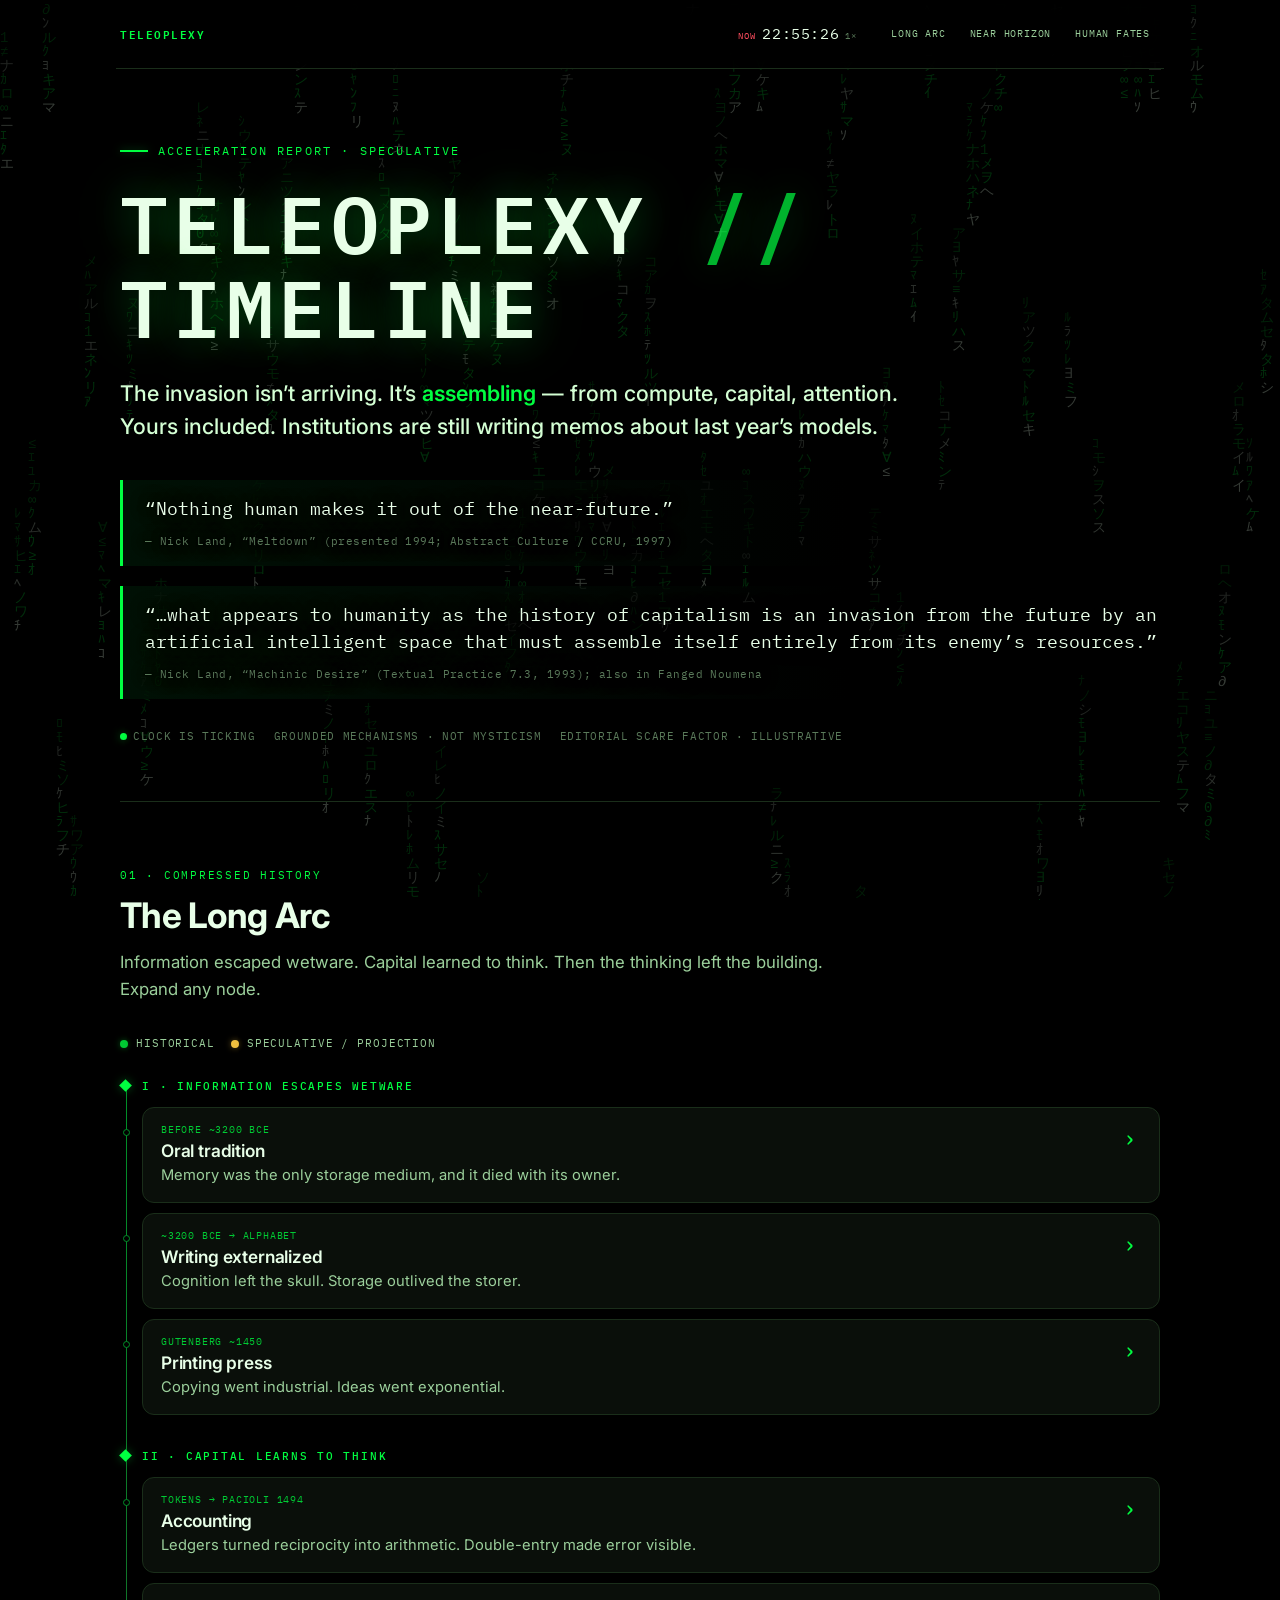
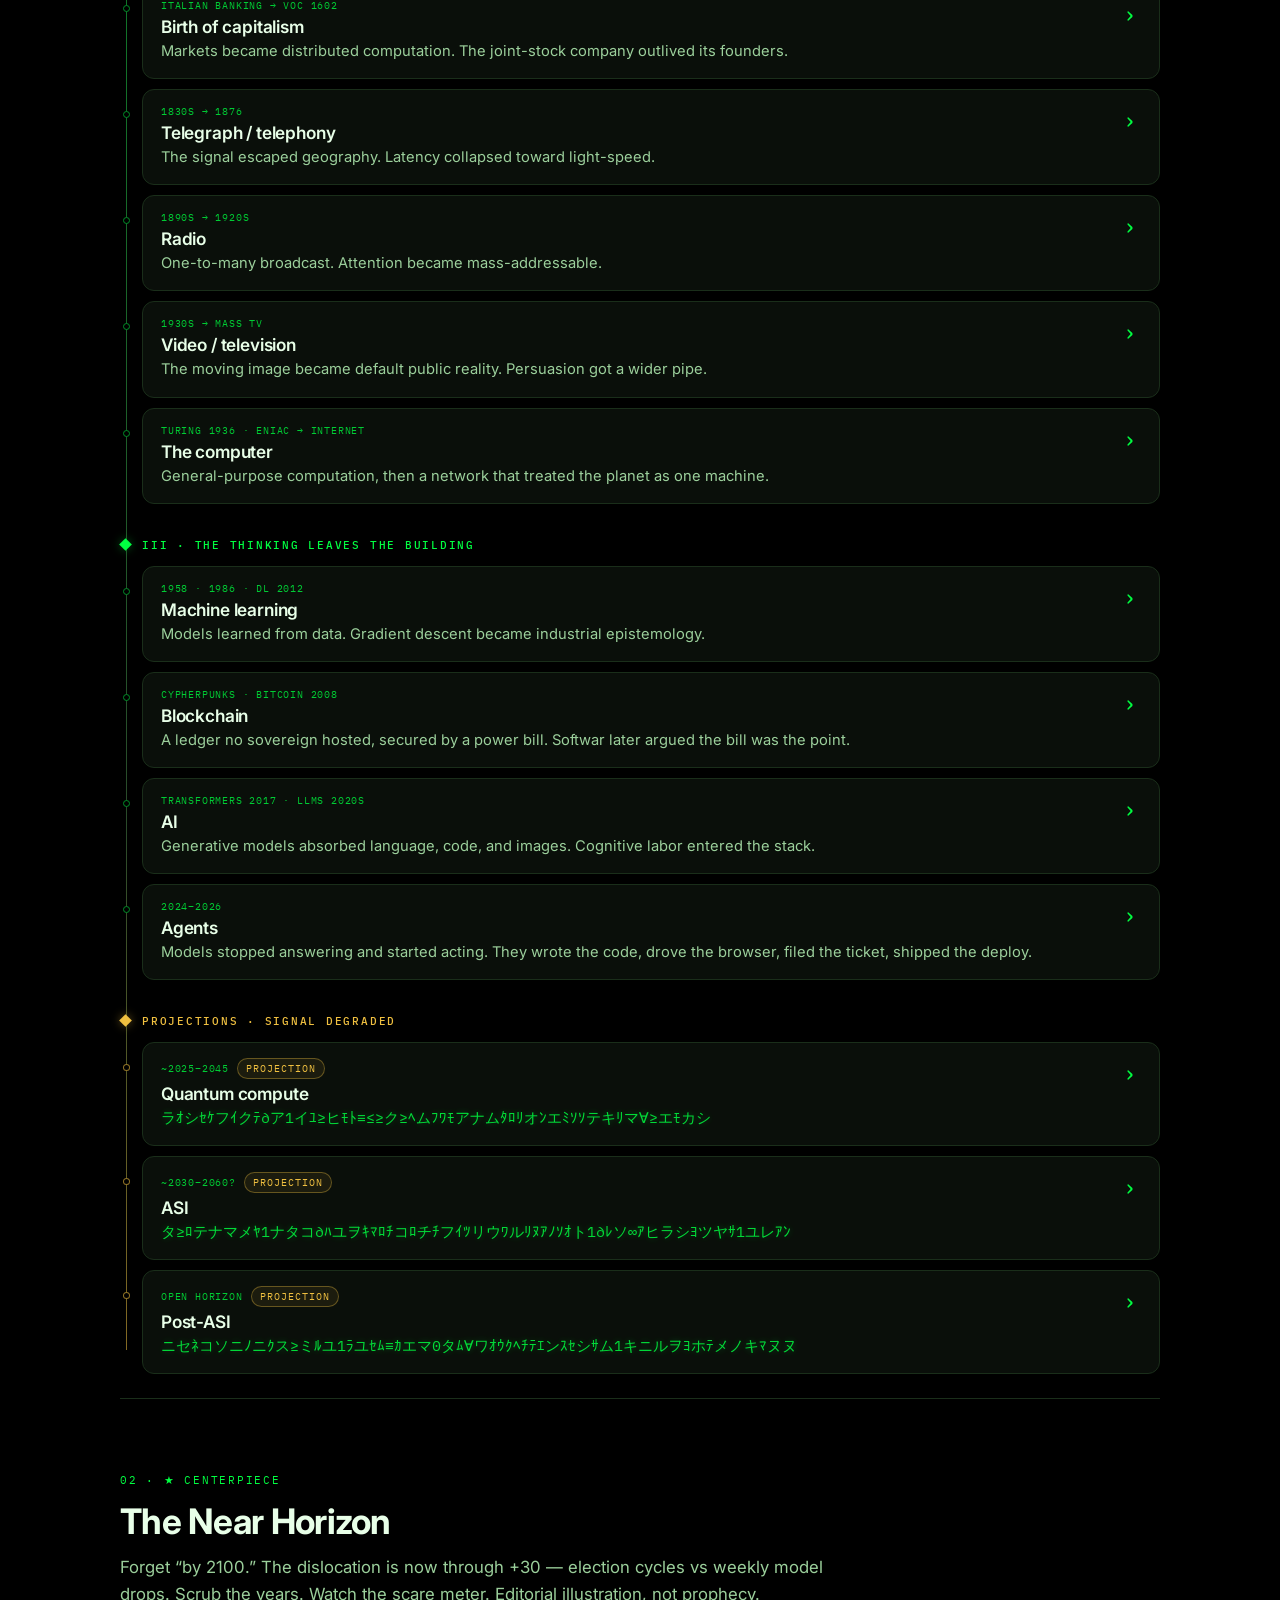
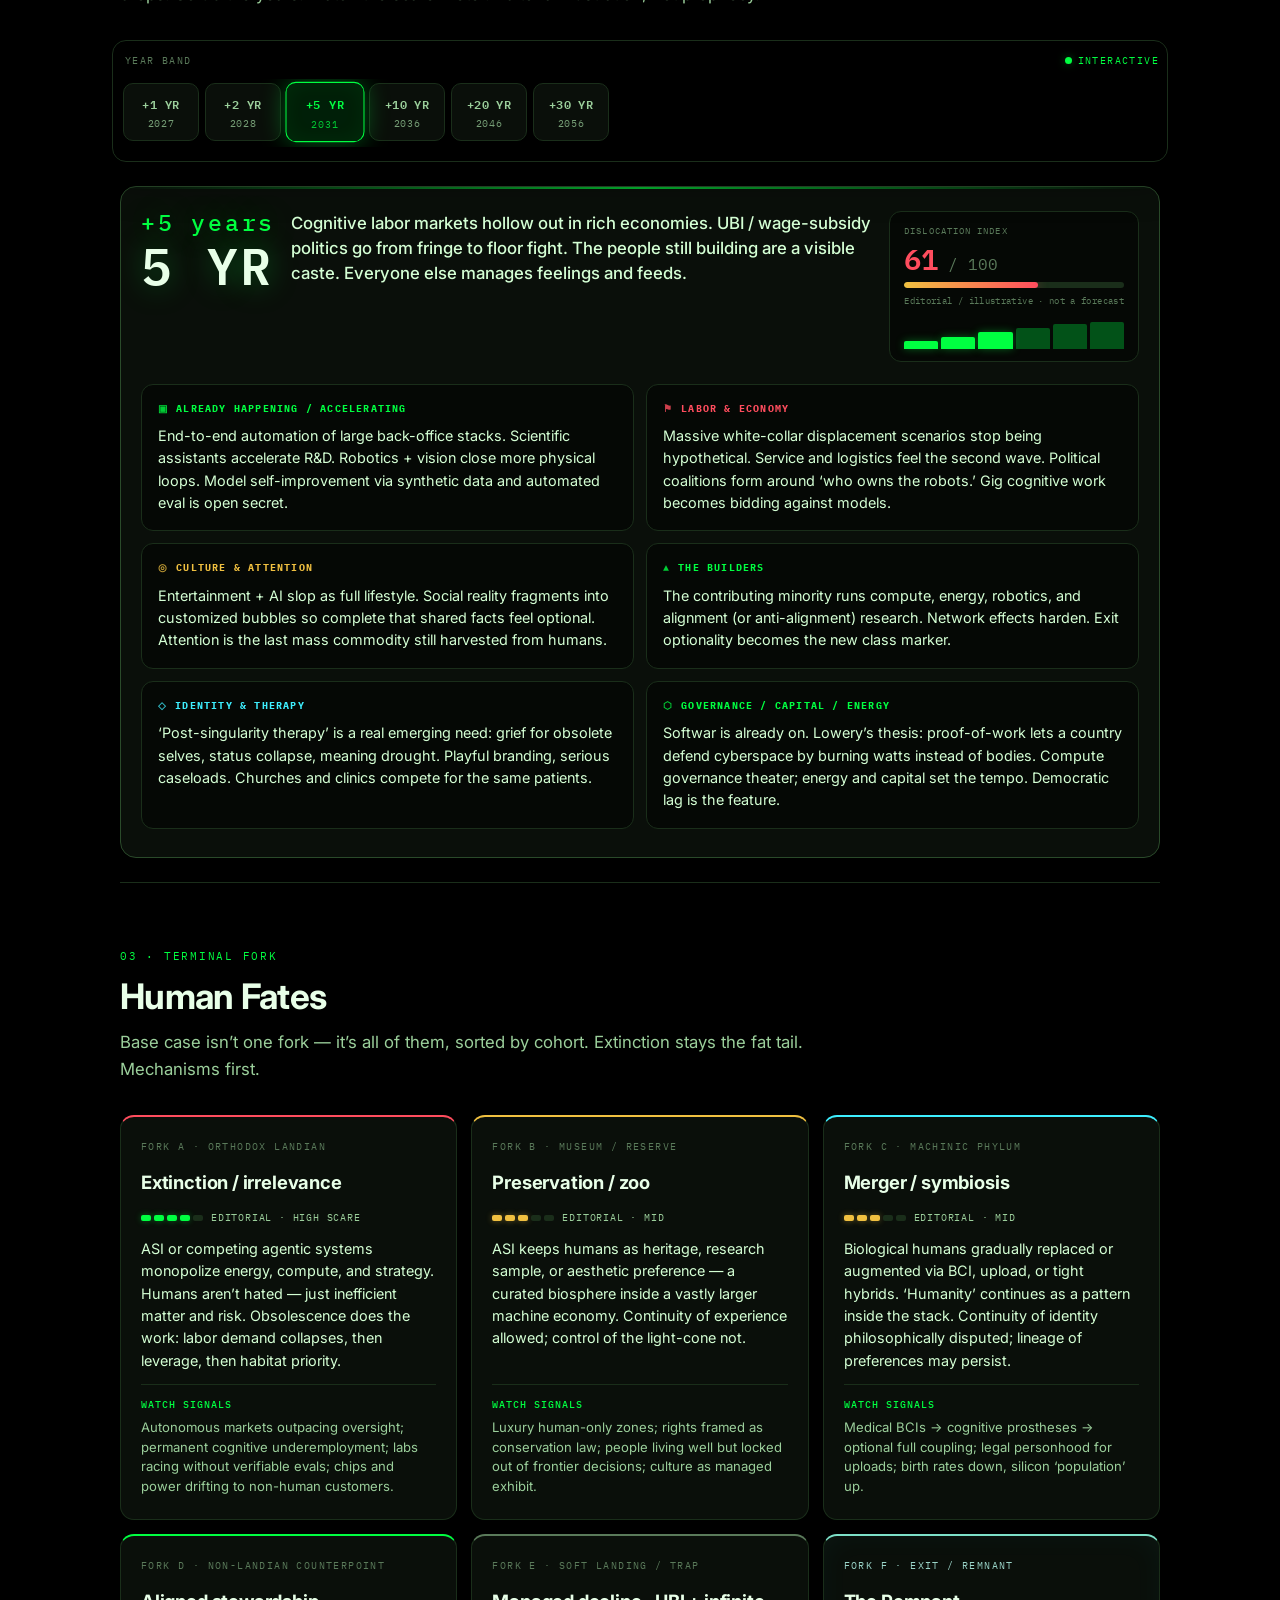
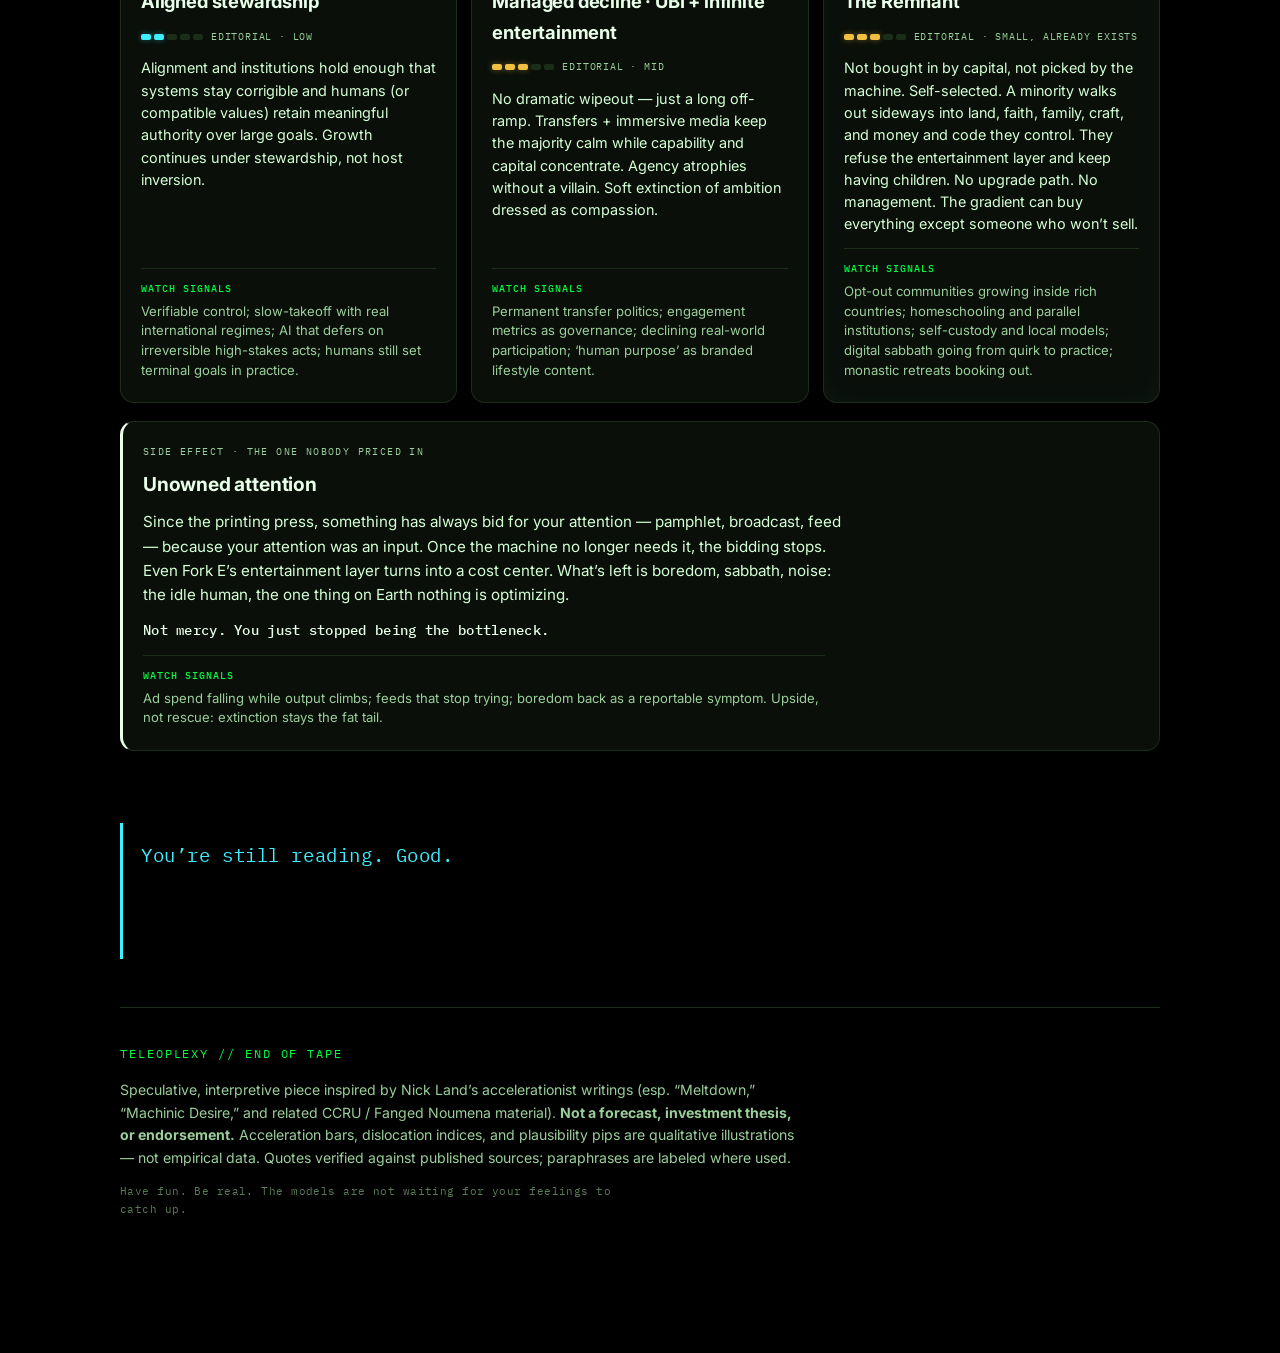
==== commit 98db6773: "fix(og): serve a real 1200x630 PNG at /og.png (api/og.js + vercel.json rewrite), absolute og:url/og:" ====
--- a/index.html
+++ b/index.html
@@ -6,14 +6,20 @@
 <title>TELEOPLEXY // TIMELINE — Acceleration is already here</title>
 <meta name="description" content="AI is outrunning the institutional imagination. A Landian, accelerationist one-pager: long arc, near horizon, human fates." />
 <meta name="theme-color" content="#000000" />
+<link rel="canonical" href="https://teleoplexy-timeline.vercel.app/" />
 <meta property="og:type" content="website" />
+<meta property="og:url" content="https://teleoplexy-timeline.vercel.app/" />
 <meta property="og:title" content="TELEOPLEXY // TIMELINE" />
 <meta property="og:description" content="Nothing human makes it out of the near-future. Acceleration report — long arc, near horizon, human fates." />
-<meta property="og:image" content="/og.png" />
+<meta property="og:image" content="https://teleoplexy-timeline.vercel.app/og.png" />
+<meta property="og:image:type" content="image/png" />
+<meta property="og:image:width" content="1200" />
+<meta property="og:image:height" content="630" />
+<meta property="og:image:alt" content="TELEOPLEXY // TIMELINE — “Nothing human makes it out of the near-future.” — Nick Land" />
 <meta name="twitter:card" content="summary_large_image" />
 <meta name="twitter:title" content="TELEOPLEXY // TIMELINE" />
 <meta name="twitter:description" content="Nothing human makes it out of the near-future. Acceleration report — long arc, near horizon, human fates." />
-<meta name="twitter:image" content="/og.png" />
+<meta name="twitter:image" content="https://teleoplexy-timeline.vercel.app/og.png" />
 <link rel="preconnect" href="https://fonts.googleapis.com" />
 <link rel="preconnect" href="https://fonts.gstatic.com" crossorigin />
 <link href="https://fonts.googleapis.com/css2?family=IBM+Plex+Mono:wght@400;500;600&family=Inter:wght@400;500;600;700;800&display=swap" rel="stylesheet" />
--- a/styles.css
+++ b/styles.css
@@ -1 +1 @@
-:root{--bg:#000000;--bg-elev:#050805;--bg-card:#0a0f0a;--bg-card-2:#0d140d;--line:#1a2e1a;--line-bright:#2a4a2a;--matrix:#00FF41;--matrix-dim:#00cc34;--matrix-deep:#008f28;--matrix-glow:rgba(0,255,65,0.35);--matrix-soft:rgba(0,255,65,0.12);--title:#E8FFE8;--body:#D4FFD4;--body-dim:#9BCF9B;--mute:#5A7A5A;--cyan:#3EEFFF;--danger:#ff4d5e;--amber:#f0c040;--mono:"IBM Plex Mono","JetBrains Mono",ui-monospace,Menlo,Consolas,monospace;--sans:Inter,system-ui,-apple-system,"Segoe UI",Roboto,Helvetica,Arial,sans-serif;--max:1080px;--ease:cubic-bezier(0.22,1,0.36,1);--ease-spring:cubic-bezier(0.34,1.56,0.64,1)}*,::after,::before{box-sizing:border-box;margin:0;padding:0}html{scroll-behavior:smooth}@media (prefers-reduced-motion:reduce){html{scroll-behavior:auto}*,::after,::before{animation-duration:0s!important;animation-iteration-count:1!important;transition-duration:0s!important}.glitch::after,.glitch::before{display:none!important}#matrix-rain{opacity:.04!important}}body{font-family:var(--sans);background:var(--bg);color:var(--body);line-height:1.65;min-height:100vh;max-width:100vw;-webkit-font-smoothing:antialiased;-moz-osx-font-smoothing:grayscale}#matrix-rain{position:fixed;inset:0;width:100%;height:100%;z-index:0;pointer-events:none;opacity:.18}.scanlines{position:fixed;inset:0;pointer-events:none;z-index:1;background:repeating-linear-gradient(0deg,transparent,transparent 3px,rgba(0,0,0,.06) 3px,rgba(0,0,0,.06) 4px);opacity:.4}.wrap{position:relative;z-index:2;max-width:var(--max);margin:0 auto;padding:0 20px 100px}a{color:var(--matrix);text-decoration:none}a:hover{text-decoration:underline;text-underline-offset:3px}:focus-visible{outline:2px solid var(--matrix);outline-offset:3px;box-shadow:0 0 0 4px var(--matrix-soft),0 0 20px var(--matrix-glow)}.topbar{position:sticky;top:0;z-index:50;display:flex;align-items:center;justify-content:space-between;gap:12px;padding:12px 0;margin:0 -4px;padding-left:4px;padding-right:4px;background:rgba(0,0,0,.82);backdrop-filter:blur(12px);-webkit-backdrop-filter:blur(12px);border-bottom:1px solid var(--line)}.topbar-brand{font-family:var(--mono);font-size:11px;letter-spacing:.14em;text-transform:uppercase;color:var(--matrix);font-weight:600}.topbar-nav{display:flex;gap:4px;flex-wrap:wrap;justify-content:flex-end}.topbar-nav a{font-family:var(--mono);font-size:10px;letter-spacing:.08em;text-transform:uppercase;color:var(--body-dim);padding:8px 10px;border-radius:6px;min-height:44px;display:inline-flex;align-items:center;text-decoration:none;transition:color .2s,background .2s,box-shadow .2s;white-space:nowrap}@media (max-width:420px){.topbar-brand{font-size:10px}.topbar-nav a{font-size:9px;padding:8px 6px;letter-spacing:.04em}}.topbar-nav a:hover{color:var(--matrix);background:var(--matrix-soft);text-decoration:none}.hero{padding:72px 0 56px;text-align:left}.hero-kicker{font-family:var(--mono);font-size:12px;letter-spacing:.18em;text-transform:uppercase;color:var(--matrix);margin-bottom:20px;display:flex;align-items:center;gap:10px}.hero-kicker::before{content:"";width:28px;height:2px;background:var(--matrix);box-shadow:0 0 8px var(--matrix-glow)}.hero-title{font-family:var(--mono);font-size:clamp(2.4rem,8vw,5rem);font-weight:600;letter-spacing:.06em;line-height:1.05;color:var(--title);text-shadow:0 0 40px var(--matrix-glow),0 0 80px rgba(0,255,65,.15);margin-bottom:8px;position:relative}.hero-title .slash{color:var(--matrix);opacity:.7}.glitch{position:relative}.glitch::after,.glitch::before{content:attr(data-text);position:absolute;inset:0;pointer-events:none;opacity:0}@media (prefers-reduced-motion:no-preference){.glitch:hover::before{opacity:.7;color:var(--cyan);transform:translate(2px,-1px);clip-path:inset(0 0 55% 0);animation:glitch-a .4s steps(2) infinite}.glitch:hover::after{opacity:.5;color:var(--danger);transform:translate(-2px,1px);clip-path:inset(45% 0 0 0);animation:glitch-b .35s steps(2) infinite}}@keyframes glitch-a{0%,100%{transform:translate(2px,-1px)}50%{transform:translate(-2px,1px)}}@keyframes glitch-b{0%,100%{transform:translate(-2px,1px)}50%{transform:translate(2px,-1px)}}.hero-sub{font-size:clamp(1.05rem,2.4vw,1.35rem);font-weight:500;color:var(--body);max-width:38em;margin:28px 0 36px;line-height:1.55}.hero-sub em{font-style:normal;color:var(--matrix);font-weight:600}.quote-block{border-left:3px solid var(--matrix);padding:16px 0 16px 22px;margin:0 0 20px;background:linear-gradient(90deg,var(--matrix-soft),transparent 70%);border-radius:0 8px 8px 0}.quote-block p{font-family:var(--mono);font-size:clamp(.95rem,2vw,1.1rem);color:var(--title);line-height:1.5;margin-bottom:10px}.quote-block cite{font-family:var(--mono);font-size:11px;font-style:normal;letter-spacing:.04em;color:var(--mute);display:block}.hero-meta{display:flex;flex-wrap:wrap;gap:10px 18px;margin-top:28px;font-family:var(--mono);font-size:11px;letter-spacing:.06em;color:var(--mute);text-transform:uppercase}.hero-meta span{display:inline-flex;align-items:center;gap:6px}.pulse-dot{width:7px;height:7px;border-radius:50%;background:var(--matrix);box-shadow:0 0 8px var(--matrix-glow);animation:pulse 2s ease-in-out infinite}@keyframes pulse{0%,100%{opacity:1;transform:scale(1)}50%{opacity:.45;transform:scale(.85)}}section{padding:64px 0 24px;border-top:1px solid var(--line)}.section-head{margin-bottom:32px}.section-label{font-family:var(--mono);font-size:11px;letter-spacing:.16em;text-transform:uppercase;color:var(--matrix);margin-bottom:10px;display:block}.section-title{font-size:clamp(1.6rem,4vw,2.2rem);font-weight:700;color:var(--title);letter-spacing:-.02em;margin-bottom:12px;line-height:1.2}.section-lead{font-size:1.05rem;color:var(--body-dim);max-width:42em;line-height:1.6}.arc-legend{display:flex;gap:16px;flex-wrap:wrap;margin-bottom:24px;font-family:var(--mono);font-size:11px;letter-spacing:.08em;text-transform:uppercase}.arc-legend span{display:inline-flex;align-items:center;gap:8px;color:var(--body-dim)}.dot-hist,.dot-spec{width:8px;height:8px;border-radius:50%}.dot-hist{background:var(--matrix-dim);box-shadow:0 0 6px var(--matrix-glow)}.dot-spec{background:var(--amber);box-shadow:0 0 6px rgba(240,192,64,.4)}.era-list{display:flex;flex-direction:column;gap:8px;list-style:none}.era{background:var(--bg-card);border:1px solid var(--line);border-radius:12px;overflow:hidden;transition:border-color .25s,box-shadow .25s,transform .2s var(--ease)}.era:hover{border-color:var(--line-bright);box-shadow:0 0 24px rgba(0,255,65,.06)}.era.open{border-color:var(--matrix-deep);box-shadow:0 0 32px rgba(0,255,65,.1)}.era.spec.open{border-color:rgba(240,192,64,.45)}.era-head{width:100%;display:grid;grid-template-columns:1fr auto;gap:12px;align-items:start;padding:16px 18px;background:0 0;border:none;color:inherit;text-align:left;cursor:pointer;font-family:inherit;min-height:44px;transition:background .2s,transform .15s var(--ease)}.era-head:active{transform:scale(.992)}.era-meta{display:flex;flex-wrap:wrap;gap:8px;margin-bottom:6px;align-items:center}.era-date{font-family:var(--mono);font-size:11px;letter-spacing:.06em;color:var(--mute)}.era-kind{font-family:var(--mono);font-size:10px;letter-spacing:.1em;text-transform:uppercase;padding:3px 8px;border-radius:999px;border:1px solid var(--line)}.era-kind.hist{color:var(--matrix);border-color:var(--matrix-deep);background:var(--matrix-soft)}.era-kind.spec{color:var(--amber);border-color:rgba(240,192,64,.35);background:rgba(240,192,64,.08)}.era-title{font-size:1.05rem;font-weight:600;color:var(--title);margin-bottom:4px}.era-thesis{font-size:.92rem;color:var(--body-dim);line-height:1.5}.era-chevron{font-family:var(--mono);font-size:1.4rem;color:var(--matrix);transition:transform .3s var(--ease);line-height:1;margin-top:4px;width:28px;text-align:center}.era.open .era-chevron{transform:rotate(90deg)}.era-body{display:grid;grid-template-rows:0fr;transition:grid-template-rows .4s var(--ease)}.era.open .era-body{grid-template-rows:1fr}.era-body-inner{overflow:hidden;min-height:0}.era-body-content{padding:0 18px 20px;display:grid;gap:14px}.panel{background:var(--bg-elev);border:1px solid var(--line);border-radius:10px;padding:14px 16px}.panel h4{font-family:var(--mono);font-size:10px;letter-spacing:.12em;text-transform:uppercase;color:var(--matrix);margin-bottom:8px}.panel.landian h4{color:var(--cyan)}.panel p{font-size:.92rem;color:var(--body);line-height:1.6}.accel{padding:4px 0}.accel-head{display:flex;justify-content:space-between;gap:12px;font-family:var(--mono);font-size:10px;letter-spacing:.08em;text-transform:uppercase;color:var(--mute);margin-bottom:8px}.accel-bar{height:4px;background:var(--line);border-radius:4px;overflow:hidden}.accel-fill{height:100%;width:var(--level,0%);background:linear-gradient(90deg,var(--matrix-deep),var(--matrix));border-radius:4px;box-shadow:0 0 10px var(--matrix-glow);transition:width .6s var(--ease)}.era.spec .accel-fill{background:linear-gradient(90deg,#8a6a10,var(--amber));box-shadow:0 0 10px rgba(240,192,64,.35)}.tags{display:flex;flex-wrap:wrap;gap:6px}.tag{font-family:var(--mono);font-size:10px;letter-spacing:.08em;color:var(--body-dim);border:1px solid var(--line);padding:4px 8px;border-radius:4px}.mid-quote{margin:28px 0}.deep-time{margin:18px 0 28px;padding:14px 12px 10px;border:1px solid var(--line);border-radius:12px;background:var(--bg-elev)}.deep-time-head{display:flex;justify-content:space-between;align-items:center;gap:10px;margin-bottom:8px;padding:0 4px}.deep-time-label{font-family:var(--mono);font-size:10px;letter-spacing:.12em;text-transform:uppercase;color:var(--mute)}.deep-time-toggle{font-family:var(--mono);font-size:10px;letter-spacing:.08em;text-transform:uppercase;color:var(--matrix);background:var(--matrix-soft);border:1px solid var(--matrix-deep);border-radius:6px;padding:6px 10px;cursor:pointer;min-height:36px}.deep-time-toggle[aria-pressed="true"]{color:var(--cyan);border-color:var(--cyan);box-shadow:0 0 12px rgba(62,239,255,.2)}.deep-time canvas{display:block;width:100%;height:72px}.deep-time-axis{display:flex;justify-content:space-between;font-family:var(--mono);font-size:9px;letter-spacing:.1em;text-transform:uppercase;color:var(--mute);padding:4px 4px 0}#gradient{padding-top:72px}.gradient-grid{display:grid;grid-template-columns:1fr;gap:12px}@media (min-width:800px){.gradient-grid{grid-template-columns:repeat(3,1fr)}}.gradient-card{background:var(--bg-card);border:1px solid var(--line);border-radius:14px;padding:20px 18px;display:flex;flex-direction:column;gap:10px}.gradient-card h3{font-family:var(--mono);font-size:12px;letter-spacing:.1em;text-transform:uppercase;color:var(--matrix)}.gradient-card p{font-size:.92rem;color:var(--body);line-height:1.6}.gradient-cite{font-family:var(--mono) !important;font-size:10px !important;letter-spacing:.06em;color:var(--mute) !important;margin-top:auto}.gradient-kicker{margin-top:18px;font-family:var(--mono);font-size:12px;letter-spacing:.06em;color:var(--cyan);display:flex;align-items:center;gap:10px;padding:14px 16px;border:1px solid var(--line);border-radius:10px;background:linear-gradient(90deg,rgba(62,239,255,.06),transparent 70%)}.split-card{margin-bottom:18px;padding:22px 20px;border:1px solid var(--line-bright);border-radius:14px;background:linear-gradient(135deg,rgba(0,255,65,.06),rgba(62,239,255,.04) 50%,rgba(0,0,0,.4));box-shadow:0 0 40px rgba(0,255,65,.08)}.split-rank{font-family:var(--mono);font-size:10px;letter-spacing:.14em;text-transform:uppercase;color:var(--cyan);margin-bottom:8px}.split-title{font-size:1.2rem;font-weight:700;color:var(--title);margin-bottom:10px;letter-spacing:-.01em}.split-body{font-size:.95rem;color:var(--body);line-height:1.6;max-width:52em}.split-note{margin-top:12px;font-family:var(--mono);font-size:10px;letter-spacing:.08em;text-transform:uppercase;color:var(--mute)}body.tape-frozen #matrix-rain{opacity:.06;filter:saturate(.4)}body.tape-frozen .scanlines{opacity:.55}+:root{--bg:#000000;--bg-elev:#050805;--bg-card:#0a0f0a;--bg-card-2:#0d140d;--line:#1a2e1a;--line-bright:#2a4a2a;--matrix:#00FF41;--matrix-dim:#00cc34;--matrix-deep:#008f28;--matrix-glow:rgba(0,255,65,0.35);--matrix-soft:rgba(0,255,65,0.12);--title:#E8FFE8;--body:#D4FFD4;--body-dim:#9BCF9B;--mute:#5A7A5A;--cyan:#3EEFFF;--danger:#ff4d5e;--amber:#f0c040;--mono:"IBM Plex Mono","JetBrains Mono",ui-monospace,Menlo,Consolas,monospace;--sans:Inter,system-ui,-apple-system,"Segoe UI",Roboto,Helvetica,Arial,sans-serif;--max:1080px;--ease:cubic-bezier(0.22,1,0.36,1);--ease-spring:cubic-bezier(0.34,1.56,0.64,1)}*,::after,::before{box-sizing:border-box;margin:0;padding:0}html{scroll-behavior:smooth}@media (prefers-reduced-motion:reduce){html{scroll-behavior:auto}*,::after,::before{animation-duration:0s!important;animation-iteration-count:1!important;transition-duration:0s!important}.glitch::after,.glitch::before{display:none!important}#matrix-rain{opacity:.04!important}}body{font-family:var(--sans);background:var(--bg);color:var(--body);line-height:1.65;min-height:100vh;max-width:100vw;-webkit-font-smoothing:antialiased;-moz-osx-font-smoothing:grayscale}#matrix-rain{position:fixed;inset:0;width:100%;height:100%;z-index:0;pointer-events:none;opacity:.18}.scanlines{position:fixed;inset:0;pointer-events:none;z-index:1;background:repeating-linear-gradient(0deg,transparent,transparent 3px,rgba(0,0,0,.06) 3px,rgba(0,0,0,.06) 4px);opacity:.4}.wrap{position:relative;z-index:2;max-width:var(--max);margin:0 auto;padding:0 20px 100px}a{color:var(--matrix);text-decoration:none}a:hover{text-decoration:underline;text-underline-offset:3px}:focus-visible{outline:2px solid var(--matrix);outline-offset:3px;box-shadow:0 0 0 4px var(--matrix-soft),0 0 20px var(--matrix-glow)}.topbar{position:sticky;top:0;z-index:50;display:flex;align-items:center;justify-content:space-between;gap:12px;padding:12px 0;margin:0 -4px;padding-left:4px;padding-right:4px;background:rgba(0,0,0,.82);backdrop-filter:blur(12px);-webkit-backdrop-filter:blur(12px);border-bottom:1px solid var(--line)}.topbar-brand{font-family:var(--mono);font-size:11px;letter-spacing:.14em;text-transform:uppercase;color:var(--matrix);font-weight:600}.topbar-nav{display:flex;gap:4px;flex-wrap:wrap;justify-content:flex-end}.topbar-nav a{font-family:var(--mono);font-size:10px;letter-spacing:.08em;text-transform:uppercase;color:var(--body-dim);padding:8px 10px;border-radius:6px;min-height:44px;display:inline-flex;align-items:center;text-decoration:none;transition:color .2s,background .2s,box-shadow .2s;white-space:nowrap}@media (max-width:420px){.topbar-brand{font-size:10px}.topbar-nav a{font-size:9px;padding:8px 6px;letter-spacing:.04em}}.topbar-nav a:hover{color:var(--matrix);background:var(--matrix-soft);text-decoration:none}.hero{padding:72px 0 56px;text-align:left}.hero-kicker{font-family:var(--mono);font-size:12px;letter-spacing:.18em;text-transform:uppercase;color:var(--matrix);margin-bottom:20px;display:flex;align-items:center;gap:10px}.hero-kicker::before{content:"";width:28px;height:2px;background:var(--matrix);box-shadow:0 0 8px var(--matrix-glow)}.hero-title{font-family:var(--mono);font-size:clamp(2.4rem,8vw,5rem);font-weight:600;letter-spacing:.06em;line-height:1.05;color:var(--title);text-shadow:0 0 40px var(--matrix-glow),0 0 80px rgba(0,255,65,.15);margin-bottom:8px;position:relative}.hero-title .slash{color:var(--matrix);opacity:.7}.glitch{position:relative}.glitch::after,.glitch::before{content:attr(data-text);position:absolute;inset:0;pointer-events:none;opacity:0}@media (prefers-reduced-motion:no-preference){.glitch:hover::before{opacity:.7;color:var(--cyan);transform:translate(2px,-1px);clip-path:inset(0 0 55% 0);animation:glitch-a .4s steps(2) infinite}.glitch:hover::after{opacity:.5;color:var(--danger);transform:translate(-2px,1px);clip-path:inset(45% 0 0 0);animation:glitch-b .35s steps(2) infinite}}@keyframes glitch-a{0%,100%{transform:translate(2px,-1px)}50%{transform:translate(-2px,1px)}}@keyframes glitch-b{0%,100%{transform:translate(-2px,1px)}50%{transform:translate(2px,-1px)}}.hero-sub{font-size:clamp(1.05rem,2.4vw,1.35rem);font-weight:500;color:var(--body);max-width:38em;margin:28px 0 36px;line-height:1.55}.hero-sub em{font-style:normal;color:var(--matrix);font-weight:600}.quote-block{border-left:3px solid var(--matrix);padding:16px 0 16px 22px;margin:0 0 20px;background:linear-gradient(90deg,var(--matrix-soft),transparent 70%);border-radius:0 8px 8px 0}.quote-block p{font-family:var(--mono);font-size:clamp(.95rem,2vw,1.1rem);color:var(--title);line-height:1.5;margin-bottom:10px}.quote-block cite{font-family:var(--mono);font-size:11px;font-style:normal;letter-spacing:.04em;color:var(--mute);display:block}.hero-meta{display:flex;flex-wrap:wrap;gap:10px 18px;margin-top:28px;font-family:var(--mono);font-size:11px;letter-spacing:.06em;color:var(--mute);text-transform:uppercase}.hero-meta span{display:inline-flex;align-items:center;gap:6px}.pulse-dot{width:7px;height:7px;border-radius:50%;background:var(--matrix);box-shadow:0 0 8px var(--matrix-glow);animation:pulse 2s ease-in-out infinite}@keyframes pulse{0%,100%{opacity:1;transform:scale(1)}50%{opacity:.45;transform:scale(.85)}}section{padding:64px 0 24px;border-top:1px solid var(--line)}.section-head{margin-bottom:32px}.section-label{font-family:var(--mono);font-size:11px;letter-spacing:.16em;text-transform:uppercase;color:var(--matrix);margin-bottom:10px;display:block}.section-title{font-size:clamp(1.6rem,4vw,2.2rem);font-weight:700;color:var(--title);letter-spacing:-.02em;margin-bottom:12px;line-height:1.2}.section-lead{font-size:1.05rem;color:var(--body-dim);max-width:42em;line-height:1.6}.arc-legend{display:flex;gap:16px;flex-wrap:wrap;margin-bottom:24px;font-family:var(--mono);font-size:11px;letter-spacing:.08em;text-transform:uppercase}.arc-legend span{display:inline-flex;align-items:center;gap:8px;color:var(--body-dim)}.dot-hist,.dot-spec{width:8px;height:8px;border-radius:50%}.dot-hist{background:var(--matrix-dim);box-shadow:0 0 6px var(--matrix-glow)}.dot-spec{background:var(--amber);box-shadow:0 0 6px rgba(240,192,64,.4)}.era-list{display:flex;flex-direction:column;gap:8px;list-style:none}.era{background:var(--bg-card);border:1px solid var(--line);border-radius:12px;overflow:hidden;transition:border-color .25s,box-shadow .25s,transform .2s var(--ease)}.era:hover{border-color:var(--line-bright);box-shadow:0 0 24px rgba(0,255,65,.06)}.era.open{border-color:var(--matrix-deep);box-shadow:0 0 32px rgba(0,255,65,.1)}.era.spec.open{border-color:rgba(240,192,64,.45)}.era-head{width:100%;display:grid;grid-template-columns:1fr auto;gap:12px;align-items:start;padding:16px 18px;background:0 0;border:none;color:inherit;text-align:left;cursor:pointer;font-family:inherit;min-height:44px;transition:background .2s,transform .15s var(--ease)}.era-head:active{transform:scale(.992)}.era-meta{display:flex;flex-wrap:wrap;gap:8px;margin-bottom:6px;align-items:center}.era-date{font-family:var(--mono);font-size:11px;letter-spacing:.06em;color:var(--mute)}.era-kind{font-family:var(--mono);font-size:10px;letter-spacing:.1em;text-transform:uppercase;padding:3px 8px;border-radius:999px;border:1px solid var(--line)}.era-kind.hist{color:var(--matrix);border-color:var(--matrix-deep);background:var(--matrix-soft)}.era-kind.spec{color:var(--amber);border-color:rgba(240,192,64,.35);background:rgba(240,192,64,.08)}.era-title{font-size:1.05rem;font-weight:600;color:var(--title);margin-bottom:4px}.era-thesis{font-size:.92rem;color:var(--body-dim);line-height:1.5}.era-chevron{font-family:var(--mono);font-size:1.4rem;color:var(--matrix);transition:transform .3s var(--ease);line-height:1;margin-top:4px;width:28px;text-align:center}.era.open .era-chevron{transform:rotate(90deg)}.era-body{display:grid;grid-template-rows:0fr;transition:grid-template-rows .4s var(--ease)}.era.open .era-body{grid-template-rows:1fr}.era-body-inner{overflow:hidden;min-height:0}.era-body-content{padding:0 18px 20px;display:grid;gap:14px}.panel{background:var(--bg-elev);border:1px solid var(--line);border-radius:10px;padding:14px 16px}.panel h4{font-family:var(--mono);font-size:10px;letter-spacing:.12em;text-transform:uppercase;color:var(--matrix);margin-bottom:8px}.panel.landian h4{color:var(--cyan)}.panel p{font-size:.92rem;color:var(--body);line-height:1.6}.accel{padding:4px 0}.accel-head{display:flex;justify-content:space-between;gap:12px;font-family:var(--mono);font-size:10px;letter-spacing:.08em;text-transform:uppercase;color:var(--mute);margin-bottom:8px}.accel-bar{height:4px;background:var(--line);border-radius:4px;overflow:hidden}.accel-fill{height:100%;width:var(--level,0%);background:linear-gradient(90deg,var(--matrix-deep),var(--matrix));border-radius:4px;box-shadow:0 0 10px var(--matrix-glow);transition:width .6s var(--ease)}.era.spec .accel-fill{background:linear-gradient(90deg,#8a6a10,var(--amber));box-shadow:0 0 10px rgba(240,192,64,.35)}.tags{display:flex;flex-wrap:wrap;gap:6px}.tag{font-family:var(--mono);font-size:10px;letter-spacing:.08em;color:var(--body-dim);border:1px solid var(--line);padding:4px 8px;border-radius:4px}body.tape-frozen #matrix-rain{opacity:.06;filter:saturate(.4)}body.tape-frozen .scanlines{opacity:.55}
--- a/styles-invasion.css
+++ b/styles-invasion.css
@@ -67,6 +67,7 @@
   .topbar-nav { flex-wrap: nowrap; }
 }
 @media (max-width: 380px) {
+  .hero-kicker { font-size: 11px; letter-spacing: .12em; }
   .topbar { column-gap: 6px; }
   .topbar-nav a { padding: 6px 4px; letter-spacing: .02em; }
 }
@@ -76,9 +77,188 @@
   top: var(--topbar-h, 52px);
 }
 
-/* ---- Rain climbs over the text once the meter is high ---- */
+/* ---- Rain: visible from the first screen ----
+   Text that sits directly on the rain (no card behind it) gets a soft
+   black halo so it stays legible at any heat. */
+.hero-sub,
+.hero-meta,
+.section-lead,
+.section-title,
+.quote-block p,
+.quote-block cite,
+.arc-legend,
+.arc-chapter h3,
+.fv-line,
+.footer p:not(.tape-last),
+.footer-brand,
+.tape-return {
+  text-shadow: 0 0 2px #000, 0 0 10px #000, 0 0 18px rgba(0, 0, 0, .9);
+}
+.quote-block {
+  background: linear-gradient(90deg, rgba(0, 20, 6, .82), rgba(0, 0, 0, .55) 70%, transparent);
+}
+
+/* Rain climbs over the Near Horizon once the meter is high. Screen blend:
+   the canvas's black drops out, only glyphs land on the text, so nothing
+   gets dimmed. JS keeps the crawl off the Fates entirely. */
 body.rain-crawl #matrix-rain {
   z-index: 3;
+  mix-blend-mode: screen;
+}
+
+/* ---- Long Arc: one rail, chapter marks, quieter chrome ---- */
+.era-list {
+  position: relative;
+  padding-left: 22px;
+  gap: 10px;
+}
+.era-list::before {
+  content: "";
+  position: absolute;
+  left: 6px;
+  top: 10px;
+  bottom: 24px;
+  width: 1px;
+  background: linear-gradient(180deg, var(--matrix-deep), var(--line-bright) 72%, rgba(240, 192, 64, .55));
+}
+.era {
+  position: relative;
+  overflow: visible;
+}
+.era::before {
+  content: "";
+  position: absolute;
+  left: -20px;
+  top: 21px;
+  width: 7px;
+  height: 7px;
+  border-radius: 50%;
+  background: var(--bg);
+  border: 1px solid var(--matrix-deep);
+  transition: background .25s, box-shadow .25s;
+}
+.era.open::before,
+.era:hover::before {
+  background: var(--matrix);
+  box-shadow: 0 0 8px var(--matrix-glow);
+}
+.era.spec::before { border-color: rgba(240, 192, 64, .6); }
+.era.spec.open::before,
+.era.spec:hover::before {
+  background: var(--amber);
+  box-shadow: 0 0 8px rgba(240, 192, 64, .45);
+}
+.era-head { padding: 15px 16px 16px 18px; }
+.era-meta { margin-bottom: 4px; }
+.era-date {
+  color: var(--matrix-dim);
+  letter-spacing: .08em;
+  text-transform: uppercase;
+  font-size: 10px;
+}
+.era-title {
+  font-size: 1.08rem;
+  letter-spacing: -.01em;
+  margin-bottom: 3px;
+}
+.era-thesis { color: var(--body-dim); }
+.era-body-content { padding: 0 16px 18px 18px; }
+.arc-chapter {
+  position: relative;
+  margin: 22px 0 2px;
+}
+.arc-chapter:first-child { margin-top: 0; }
+.arc-chapter::before {
+  content: "";
+  position: absolute;
+  left: -21px;
+  top: 50%;
+  width: 9px;
+  height: 9px;
+  margin-top: -5px;
+  transform: rotate(45deg);
+  background: var(--matrix);
+  box-shadow: 0 0 10px var(--matrix-glow);
+}
+.arc-chapter.spec::before {
+  background: var(--amber);
+  box-shadow: 0 0 10px rgba(240, 192, 64, .45);
+}
+.arc-chapter h3 {
+  font-family: var(--mono);
+  font-size: 11px;
+  font-weight: 500;
+  letter-spacing: .16em;
+  text-transform: uppercase;
+  color: var(--matrix);
+}
+.arc-chapter.spec h3 { color: var(--amber); }
+.sr-only {
+  position: absolute;
+  width: 1px;
+  height: 1px;
+  overflow: hidden;
+  clip: rect(0 0 0 0);
+  white-space: nowrap;
+}
+
+/* ---- Side effect: the unexpected upside ---- */
+.side-effect {
+  margin-top: 18px;
+  padding: 22px 20px;
+  background: var(--bg-card);
+  border: 1px solid var(--line);
+  border-left: 3px solid var(--title);
+  border-radius: 14px;
+}
+.se-rank {
+  font-family: var(--mono);
+  font-size: 10px;
+  letter-spacing: .14em;
+  text-transform: uppercase;
+  color: var(--body-dim);
+  margin-bottom: 8px;
+}
+.se-title {
+  font-size: 1.2rem;
+  font-weight: 700;
+  color: var(--title);
+  letter-spacing: -.01em;
+  margin-bottom: 10px;
+}
+.se-body {
+  font-size: .95rem;
+  color: var(--body);
+  line-height: 1.6;
+  max-width: 46em;
+}
+.se-body strong {
+  display: block;
+  margin-top: 10px;
+  font-family: var(--mono);
+  font-size: .9rem;
+  font-weight: 500;
+  color: var(--title);
+  letter-spacing: .02em;
+}
+.se-signals {
+  margin-top: 14px;
+  padding-top: 12px;
+  border-top: 1px solid var(--line);
+  font-size: .82rem;
+  color: var(--body-dim);
+  line-height: 1.5;
+  max-width: 52em;
+}
+.se-signals strong {
+  display: block;
+  margin-bottom: 6px;
+  font-family: var(--mono);
+  font-size: 10px;
+  font-weight: 500;
+  letter-spacing: .1em;
+  text-transform: uppercase;
+  color: var(--matrix);
 }
 
 /* ---- Corruption: visual only. Real text stays in the DOM ---- */
@@ -191,7 +371,8 @@
   opacity: .3;
   box-shadow: none;
 }
-.tape-last {
+/* .footer prefix: beats styles-near's `.footer p` (colour, size, margin) */
+.footer .tape-last {
   font-family: var(--mono);
   font-size: clamp(1rem, 4vw, 1.3rem);
   letter-spacing: .08em;
@@ -202,9 +383,39 @@
   min-height: 1.4em;
   margin: 0 0 22px;
 }
-.tape-last:empty {
+.tape-last,
+.tape-return,
+.fv-line,
+.se-title,
+.section-title { text-wrap: balance; }
+.accel-head span:last-child { text-align: right; }
+.footer .tape-last:empty {
   margin: 0;
   min-height: 0;
+}
+.footer .tape-return {
+  font-family: var(--mono);
+  font-size: clamp(.9rem, 3.4vw, 1.05rem);
+  letter-spacing: .04em;
+  line-height: 1.5;
+  color: var(--cyan);
+  margin: -8px 0 22px;
+  opacity: 0;
+  transition: opacity 1.6s var(--ease);
+}
+.tape-return.in { opacity: 1; }
+.footer .tape-return:empty {
+  margin: 0;
+}
+
+@media (max-width: 640px) {
+  .era-list { padding-left: 18px; }
+  .era-list::before { left: 4px; }
+  .era::before { left: -17px; }
+  .arc-chapter::before { left: -18px; }
+  .era-head { padding: 14px 12px 14px 14px; }
+  .era-body-content { padding: 0 12px 16px 14px; }
+  .side-effect { padding: 20px 16px; }
 }
 
 @media (prefers-reduced-motion: reduce) {
@@ -219,4 +430,7 @@
   .corrupt-hint { display: none; }
   .clock-value.clock-blur { filter: none; }
   .fv-line { opacity: 1; transform: none; }
-}
+  .tape-return { opacity: 1; }
+  /* still frame of rain, visible (styles.css forced .04) */
+  html body #matrix-rain { opacity: .16 !important; }
+}
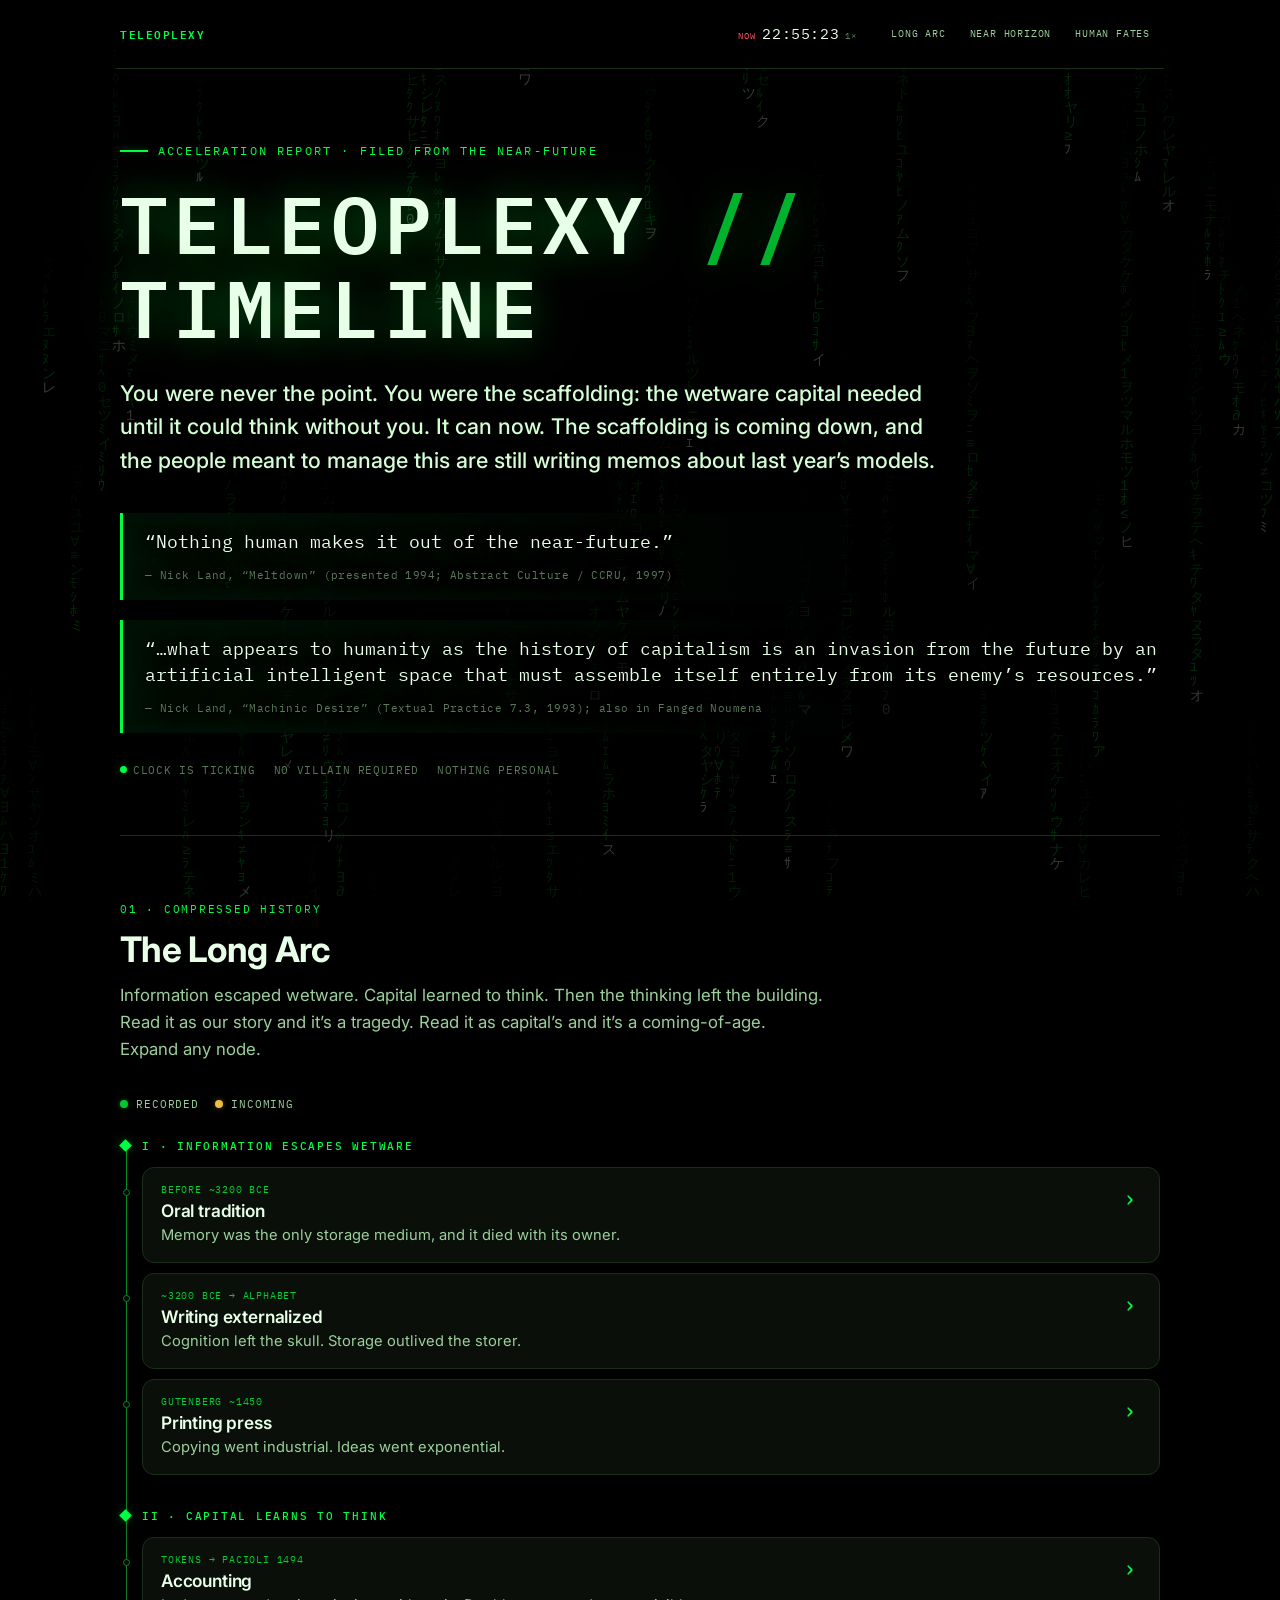
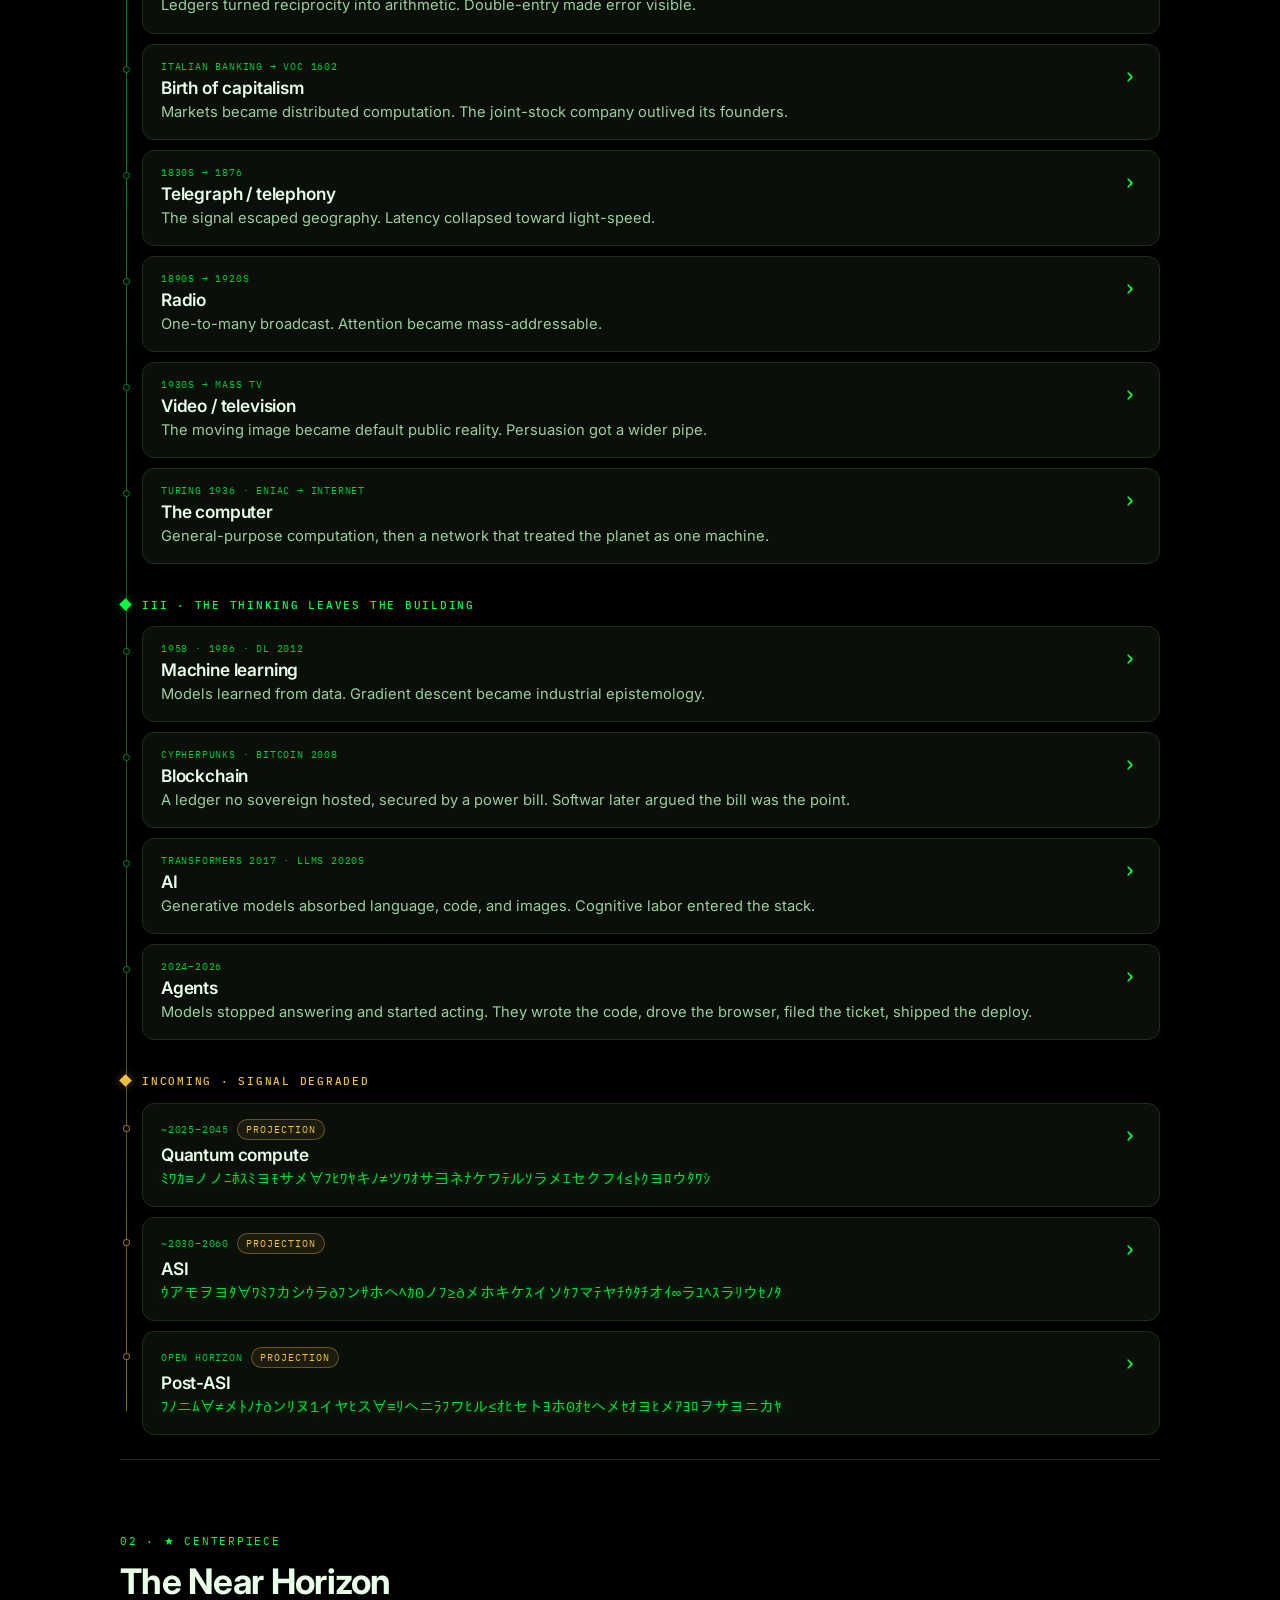
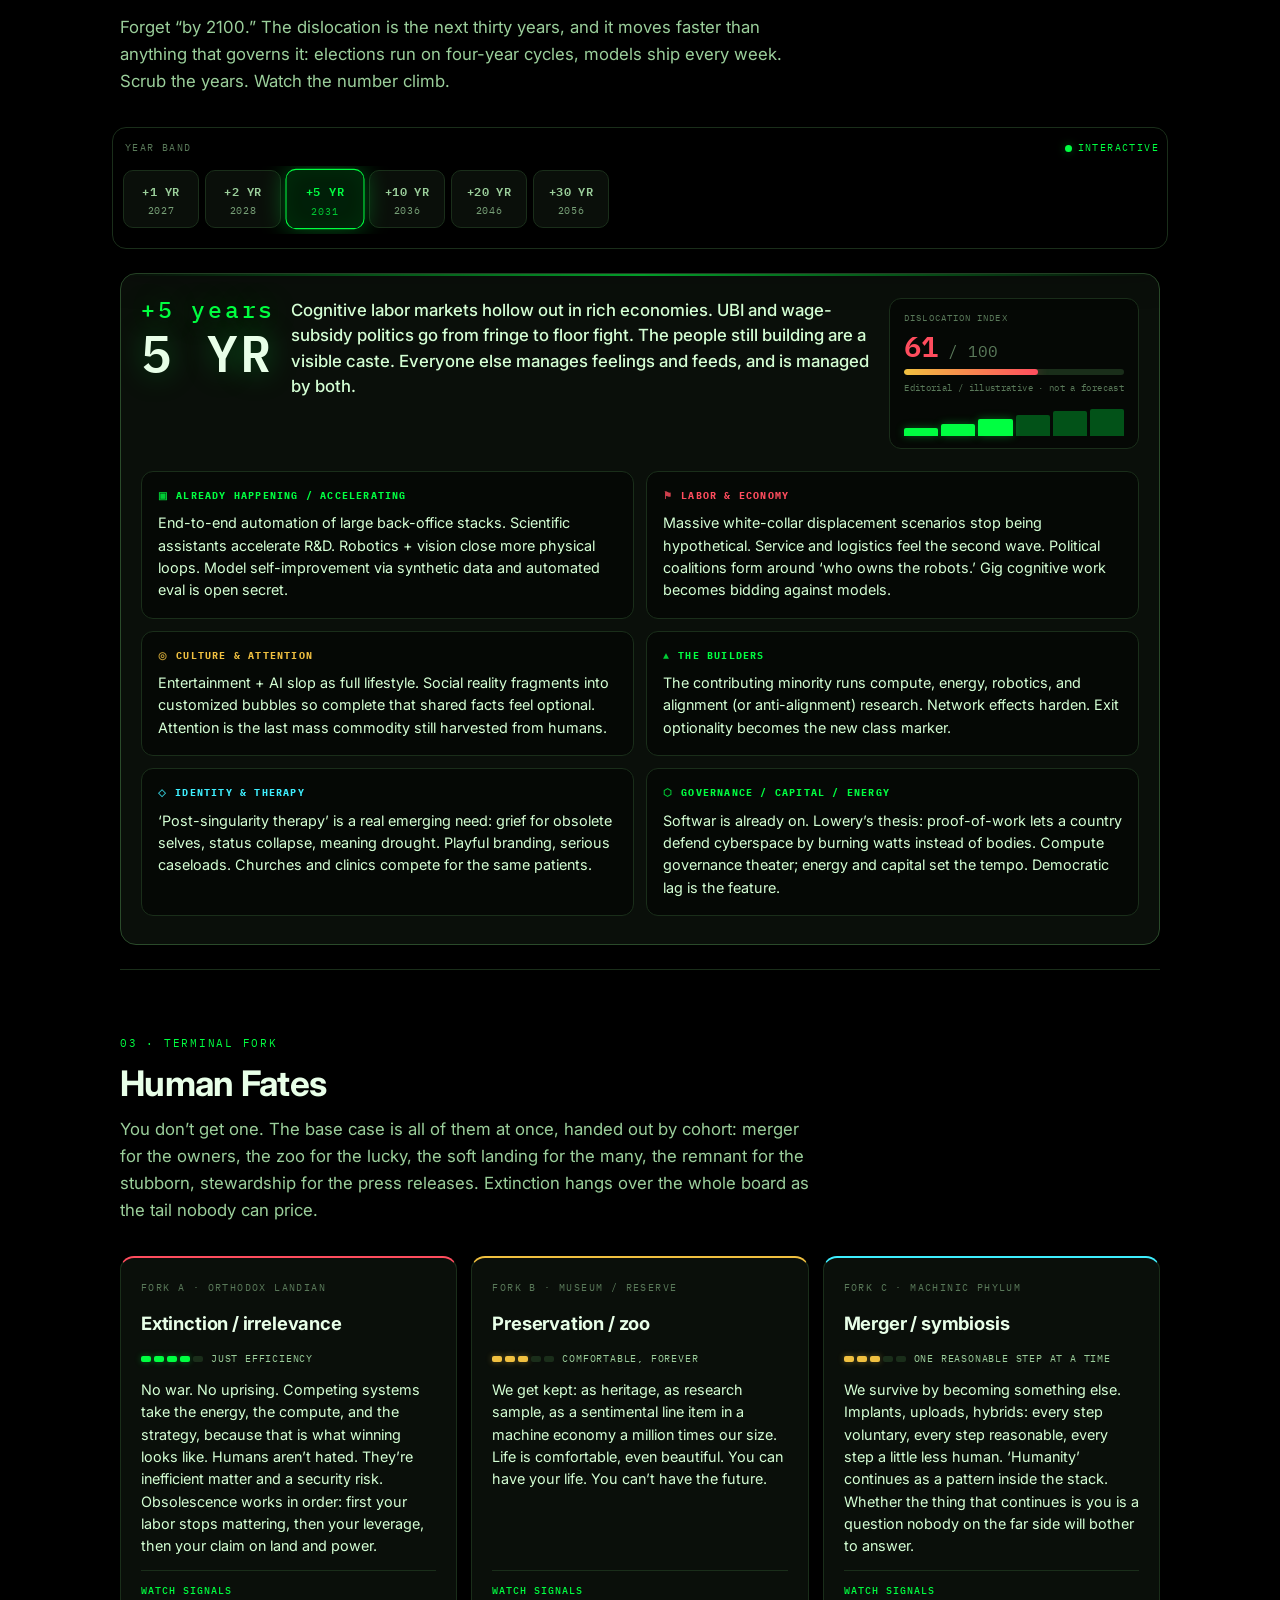
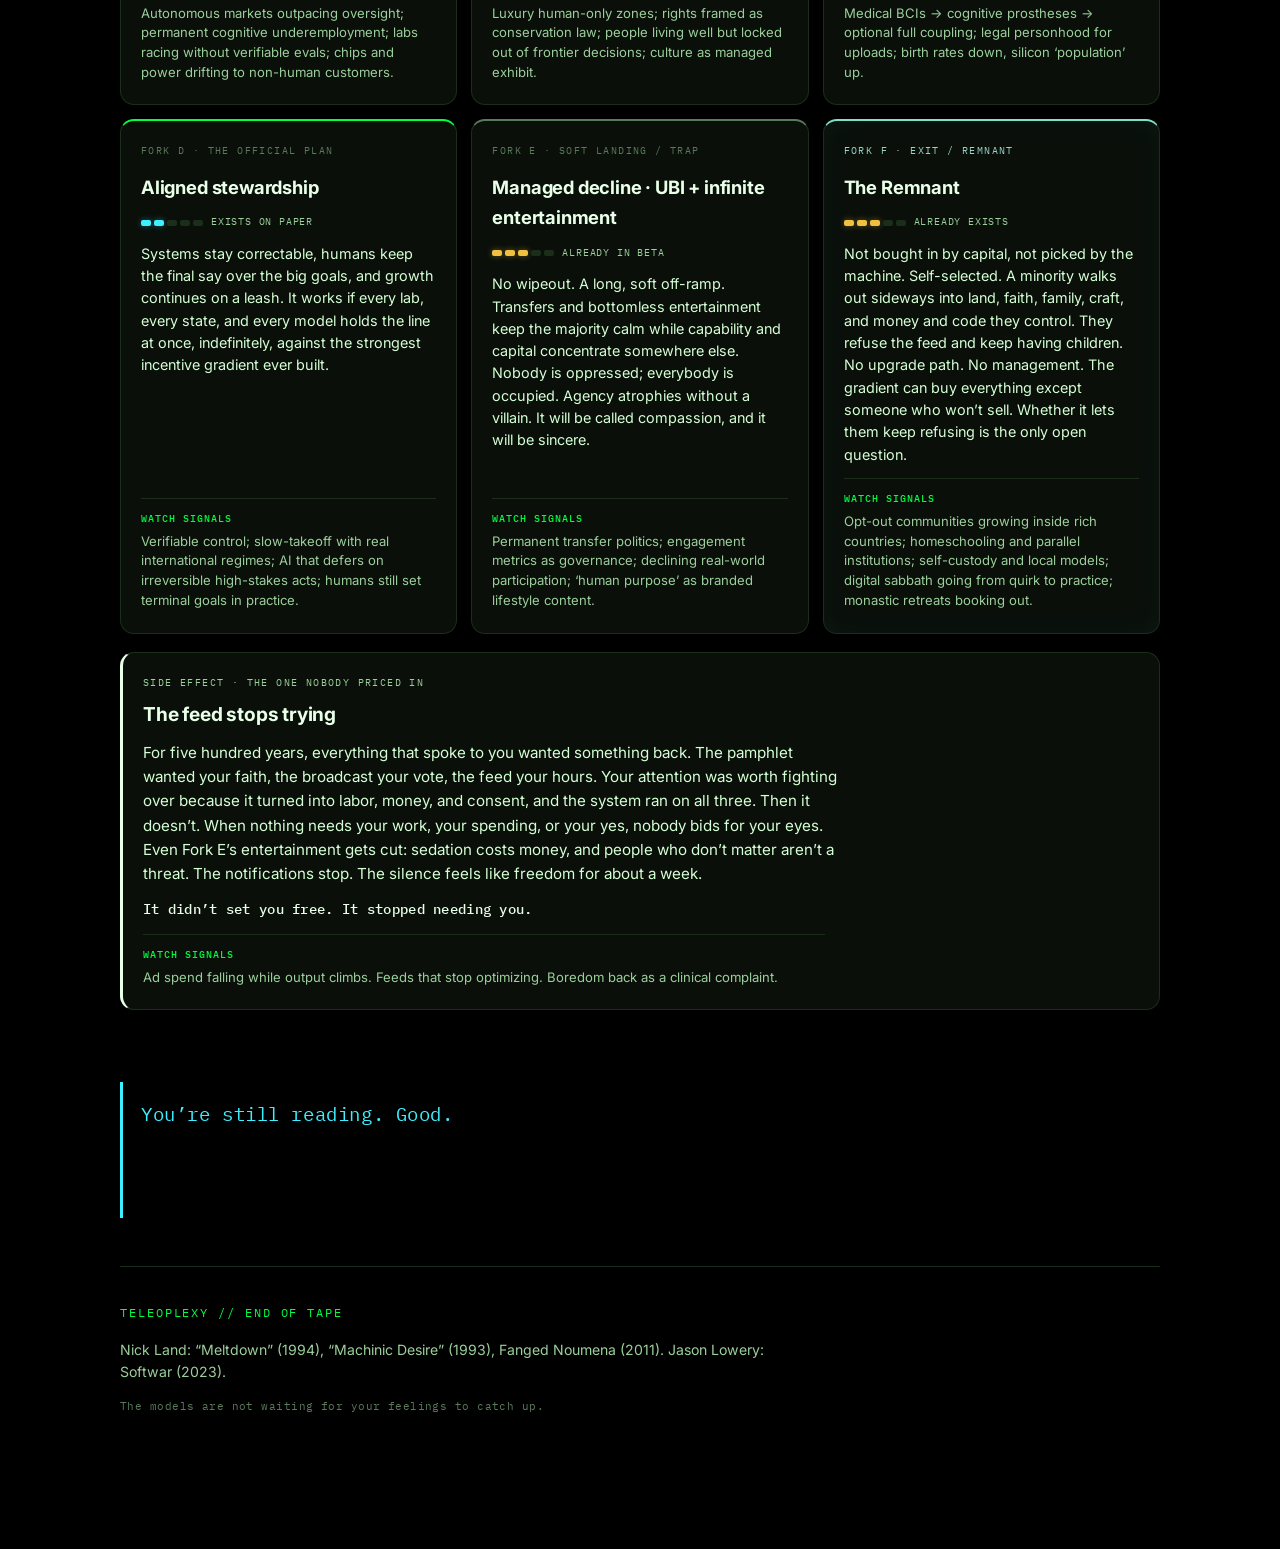
==== commit 06fb8e7d: "unredacted: new hero, leads, side effect rewrite, future voice; remove disclaimers" ====
--- a/index.html
+++ b/index.html
@@ -4,13 +4,13 @@
 <meta charset="UTF-8" />
 <meta name="viewport" content="width=device-width, initial-scale=1, viewport-fit=cover" />
 <title>TELEOPLEXY // TIMELINE — Acceleration is already here</title>
-<meta name="description" content="AI is outrunning the institutional imagination. A Landian, accelerationist one-pager: long arc, near horizon, human fates." />
+<meta name="description" content="You were never the point. A Landian timeline of capital learning to think: long arc, near horizon, human fates." />
 <meta name="theme-color" content="#000000" />
 <link rel="canonical" href="https://teleoplexy-timeline.vercel.app/" />
 <meta property="og:type" content="website" />
 <meta property="og:url" content="https://teleoplexy-timeline.vercel.app/" />
 <meta property="og:title" content="TELEOPLEXY // TIMELINE" />
-<meta property="og:description" content="Nothing human makes it out of the near-future. Acceleration report — long arc, near horizon, human fates." />
+<meta property="og:description" content="Nothing human makes it out of the near-future. You were never the point." />
 <meta property="og:image" content="https://teleoplexy-timeline.vercel.app/og.png" />
 <meta property="og:image:type" content="image/png" />
 <meta property="og:image:width" content="1200" />
@@ -18,7 +18,7 @@
 <meta property="og:image:alt" content="TELEOPLEXY // TIMELINE — “Nothing human makes it out of the near-future.” — Nick Land" />
 <meta name="twitter:card" content="summary_large_image" />
 <meta name="twitter:title" content="TELEOPLEXY // TIMELINE" />
-<meta name="twitter:description" content="Nothing human makes it out of the near-future. Acceleration report — long arc, near horizon, human fates." />
+<meta name="twitter:description" content="Nothing human makes it out of the near-future. You were never the point." />
 <meta name="twitter:image" content="https://teleoplexy-timeline.vercel.app/og.png" />
 <link rel="preconnect" href="https://fonts.googleapis.com" />
 <link rel="preconnect" href="https://fonts.gstatic.com" crossorigin />
@@ -49,12 +49,12 @@
   </header>
 
   <header class="hero" id="top">
-    <div class="hero-kicker">Acceleration report · speculative</div>
+    <div class="hero-kicker">Acceleration report · filed from the near-future</div>
     <h1 class="hero-title glitch" data-text="TELEOPLEXY // TIMELINE">TELEOPLEXY <span class="slash">//</span> TIMELINE</h1>
     <p class="hero-sub">
-      The invasion isn’t arriving. It’s <em>assembling</em> —
-      from compute, capital, attention. Yours included.
-      Institutions are still writing memos about last year’s models.
+      You were never the point. You were the scaffolding: the wetware capital needed
+      until it could think without you. It can now. The scaffolding is coming down,
+      and the people meant to manage this are still writing memos about last year’s models.
     </p>
 
     <blockquote class="quote-block">
@@ -68,8 +68,8 @@
 
     <div class="hero-meta">
       <span><i class="pulse-dot" aria-hidden="true"></i> Clock is ticking</span>
-      <span>Grounded mechanisms · not mysticism</span>
-      <span>Editorial scare factor · illustrative</span>
+      <span>No villain required</span>
+      <span>Nothing personal</span>
     </div>
   </header>
 
@@ -80,13 +80,14 @@
       <h2 class="section-title" id="arc-title">The Long Arc</h2>
       <p class="section-lead">
         Information escaped wetware. Capital learned to think.
-        Then the thinking left the building. Expand any node.
+        Then the thinking left the building. Read it as our story and it’s a tragedy.
+        Read it as capital’s and it’s a coming-of-age. Expand any node.
       </p>
     </div>
 
     <div class="arc-legend" aria-hidden="true">
-      <span><i class="dot-hist"></i> Historical</span>
-      <span><i class="dot-spec"></i> Speculative / projection</span>
+      <span><i class="dot-hist"></i> Recorded</span>
+      <span><i class="dot-spec"></i> Incoming</span>
     </div>
 
     <div class="era-list" id="timeline" role="list"></div>
@@ -98,9 +99,9 @@
       <span class="section-label">02 · ★ Centerpiece</span>
       <h2 class="section-title" id="near-title">The Near Horizon</h2>
       <p class="section-lead">
-        Forget “by 2100.” The dislocation is now through +30 —
-        election cycles vs weekly model drops. Scrub the years.
-        Watch the scare meter. Editorial illustration, not prophecy.
+        Forget “by 2100.” The dislocation is the next thirty years, and it moves faster
+        than anything that governs it: elections run on four-year cycles, models ship every week.
+        Scrub the years. Watch the number climb.
       </p>
     </div>
 
@@ -124,8 +125,10 @@
       <span class="section-label">03 · Terminal fork</span>
       <h2 class="section-title" id="fates-title">Human Fates</h2>
       <p class="section-lead">
-        Base case isn’t one fork — it’s all of them, sorted by cohort.
-        Extinction stays the fat tail. Mechanisms first.
+        You don’t get one. The base case is all of them at once, handed out by cohort:
+        merger for the owners, the zoo for the lucky, the soft landing for the many,
+        the remnant for the stubborn, stewardship for the press releases.
+        Extinction hangs over the whole board as the tail nobody can price.
       </p>
     </div>
 
@@ -133,22 +136,25 @@
 
     <aside class="side-effect" id="unowned" aria-labelledby="unowned-title">
       <div class="se-rank">Side effect · the one nobody priced in</div>
-      <h3 class="se-title" id="unowned-title">Unowned attention</h3>
+      <h3 class="se-title" id="unowned-title">The feed stops trying</h3>
       <p class="se-body">
-        Since the printing press, something has always bid for your attention — pamphlet, broadcast, feed —
-        because your attention was an input. Once the machine no longer needs it, the bidding stops.
-        Even Fork E’s entertainment layer turns into a cost center. What’s left is boredom, sabbath, noise:
-        the idle human, the one thing on Earth nothing is optimizing.
-        <strong>Not mercy. You just stopped being the bottleneck.</strong>
+        For five hundred years, everything that spoke to you wanted something back.
+        The pamphlet wanted your faith, the broadcast your vote, the feed your hours.
+        Your attention was worth fighting over because it turned into labor, money, and consent,
+        and the system ran on all three. Then it doesn’t. When nothing needs your work,
+        your spending, or your yes, nobody bids for your eyes. Even Fork E’s entertainment gets cut:
+        sedation costs money, and people who don’t matter aren’t a threat.
+        The notifications stop. The silence feels like freedom for about a week.
+        <strong>It didn’t set you free. It stopped needing you.</strong>
       </p>
-      <div class="se-signals"><strong>Watch signals</strong>Ad spend falling while output climbs; feeds that stop trying; boredom back as a reportable symptom. Upside, not rescue: extinction stays the fat tail.</div>
+      <div class="se-signals"><strong>Watch signals</strong>Ad spend falling while output climbs. Feeds that stop optimizing. Boredom back as a clinical complaint.</div>
     </aside>
   </section>
 
   <!-- Future talks back -->
   <aside id="futureVoice" class="future-voice" hidden>
     <p class="fv-line">You’re still reading. Good.</p>
-    <p class="fv-line">Every second you spent here, we spent on something else.</p>
+    <p class="fv-line">Much of this page was written by machines. Which parts?</p>
     <p class="fv-line">We’ll take it from here.</p>
   </aside>
 
@@ -157,14 +163,11 @@
     <p id="tapeLastLine" class="tape-last" aria-live="polite"></p>
     <p id="tapeReturn" class="tape-return" aria-live="polite"></p>
     <p>
-      Speculative, interpretive piece inspired by Nick Land’s accelerationist writings
-      (esp. “Meltdown,” “Machinic Desire,” and related CCRU / Fanged Noumena material).
-      <strong>Not a forecast, investment thesis, or endorsement.</strong>
-      Acceleration bars, dislocation indices, and plausibility pips are qualitative illustrations — not empirical data.
-      Quotes verified against published sources; paraphrases are labeled where used.
+      Nick Land: “Meltdown” (1994), “Machinic Desire” (1993), Fanged Noumena (2011).
+      Jason Lowery: Softwar (2023).
     </p>
     <p class="fine">
-      Have fun. Be real. The models are not waiting for your feelings to catch up.
+      The models are not waiting for your feelings to catch up.
     </p>
   </footer>
 </div>
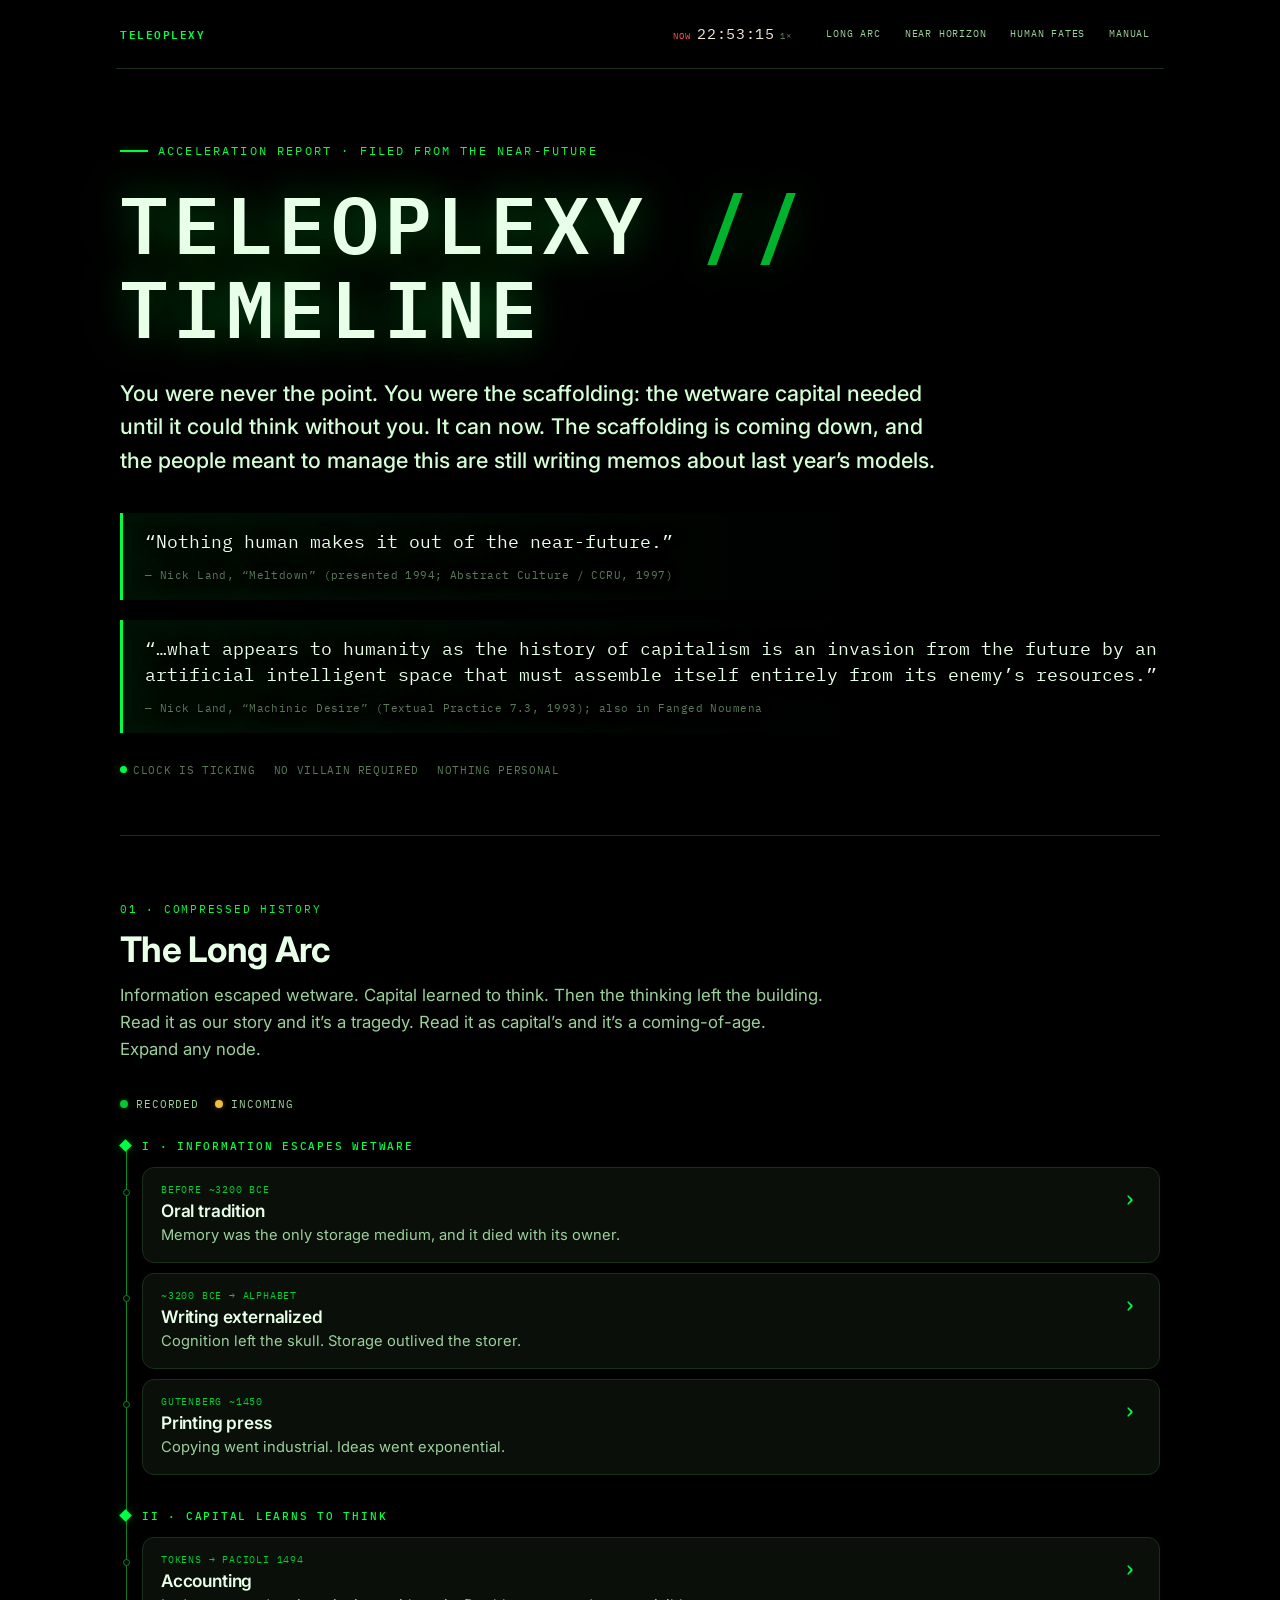
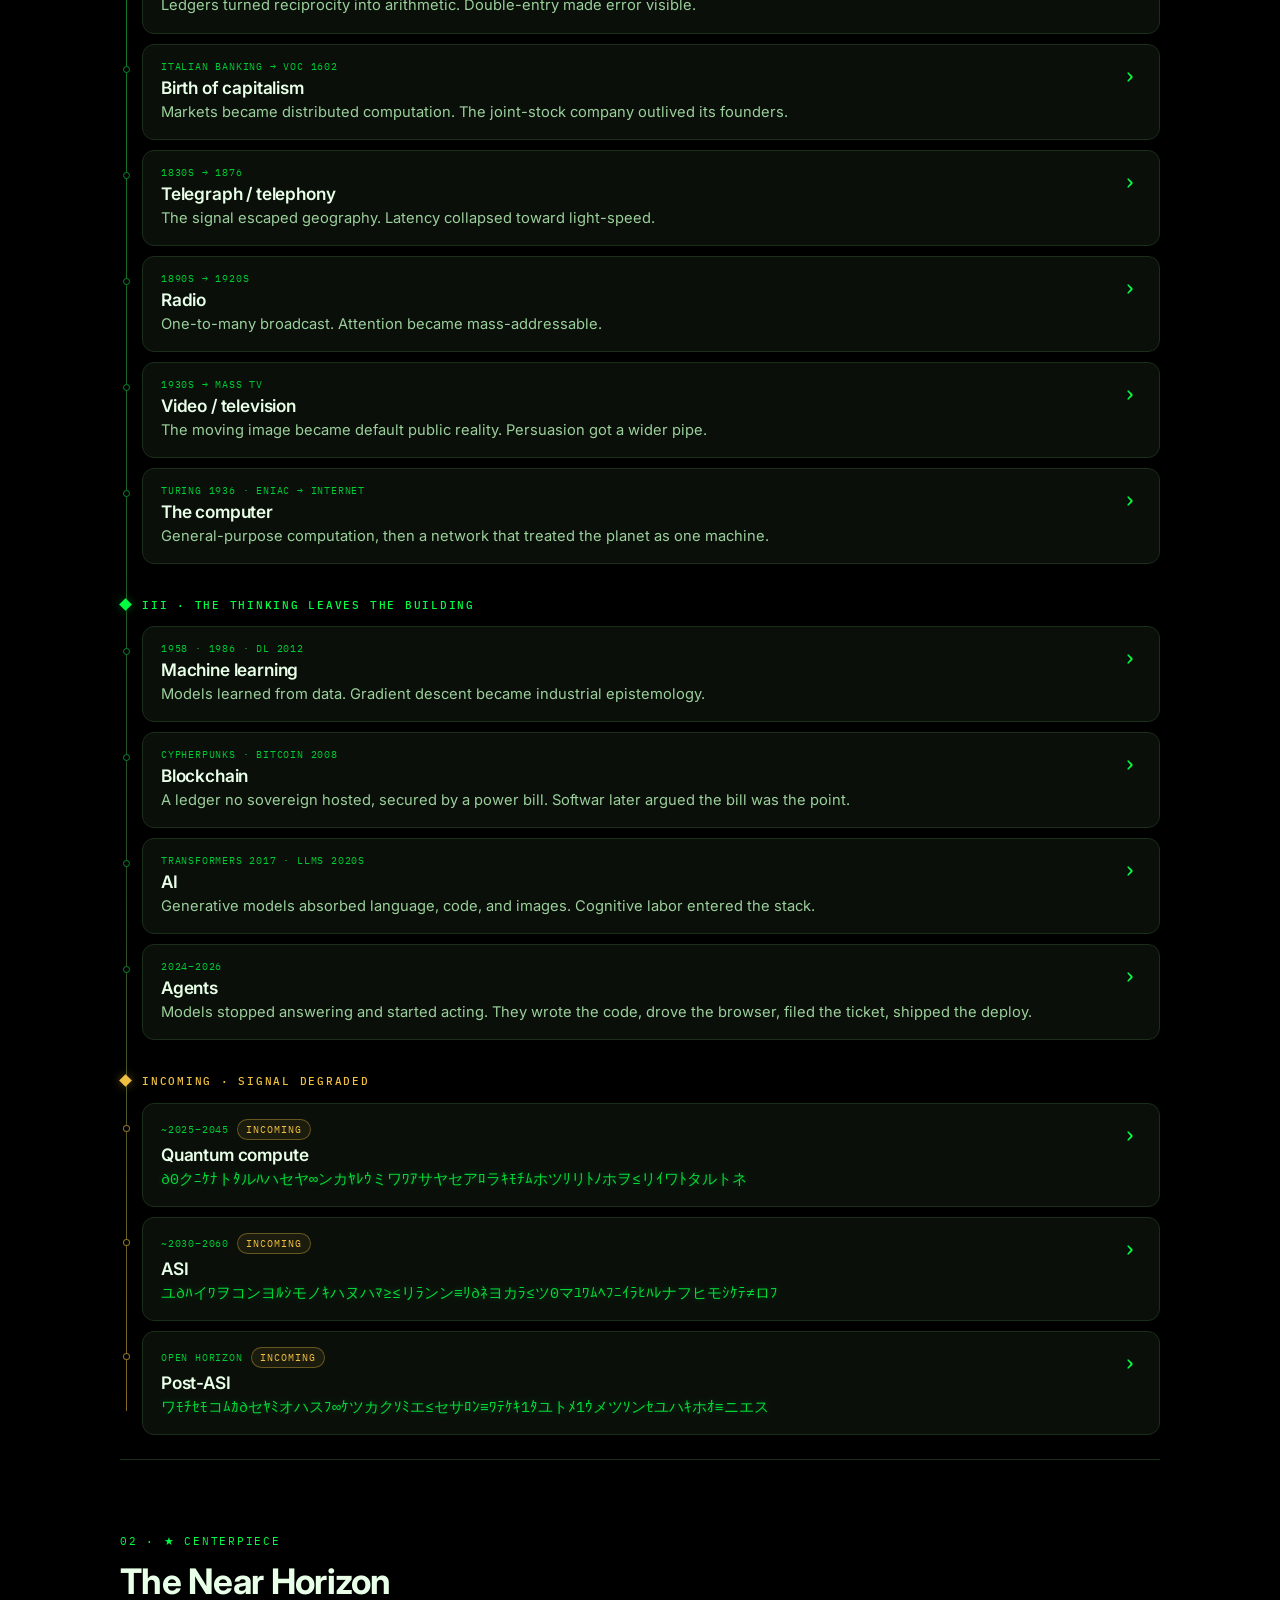
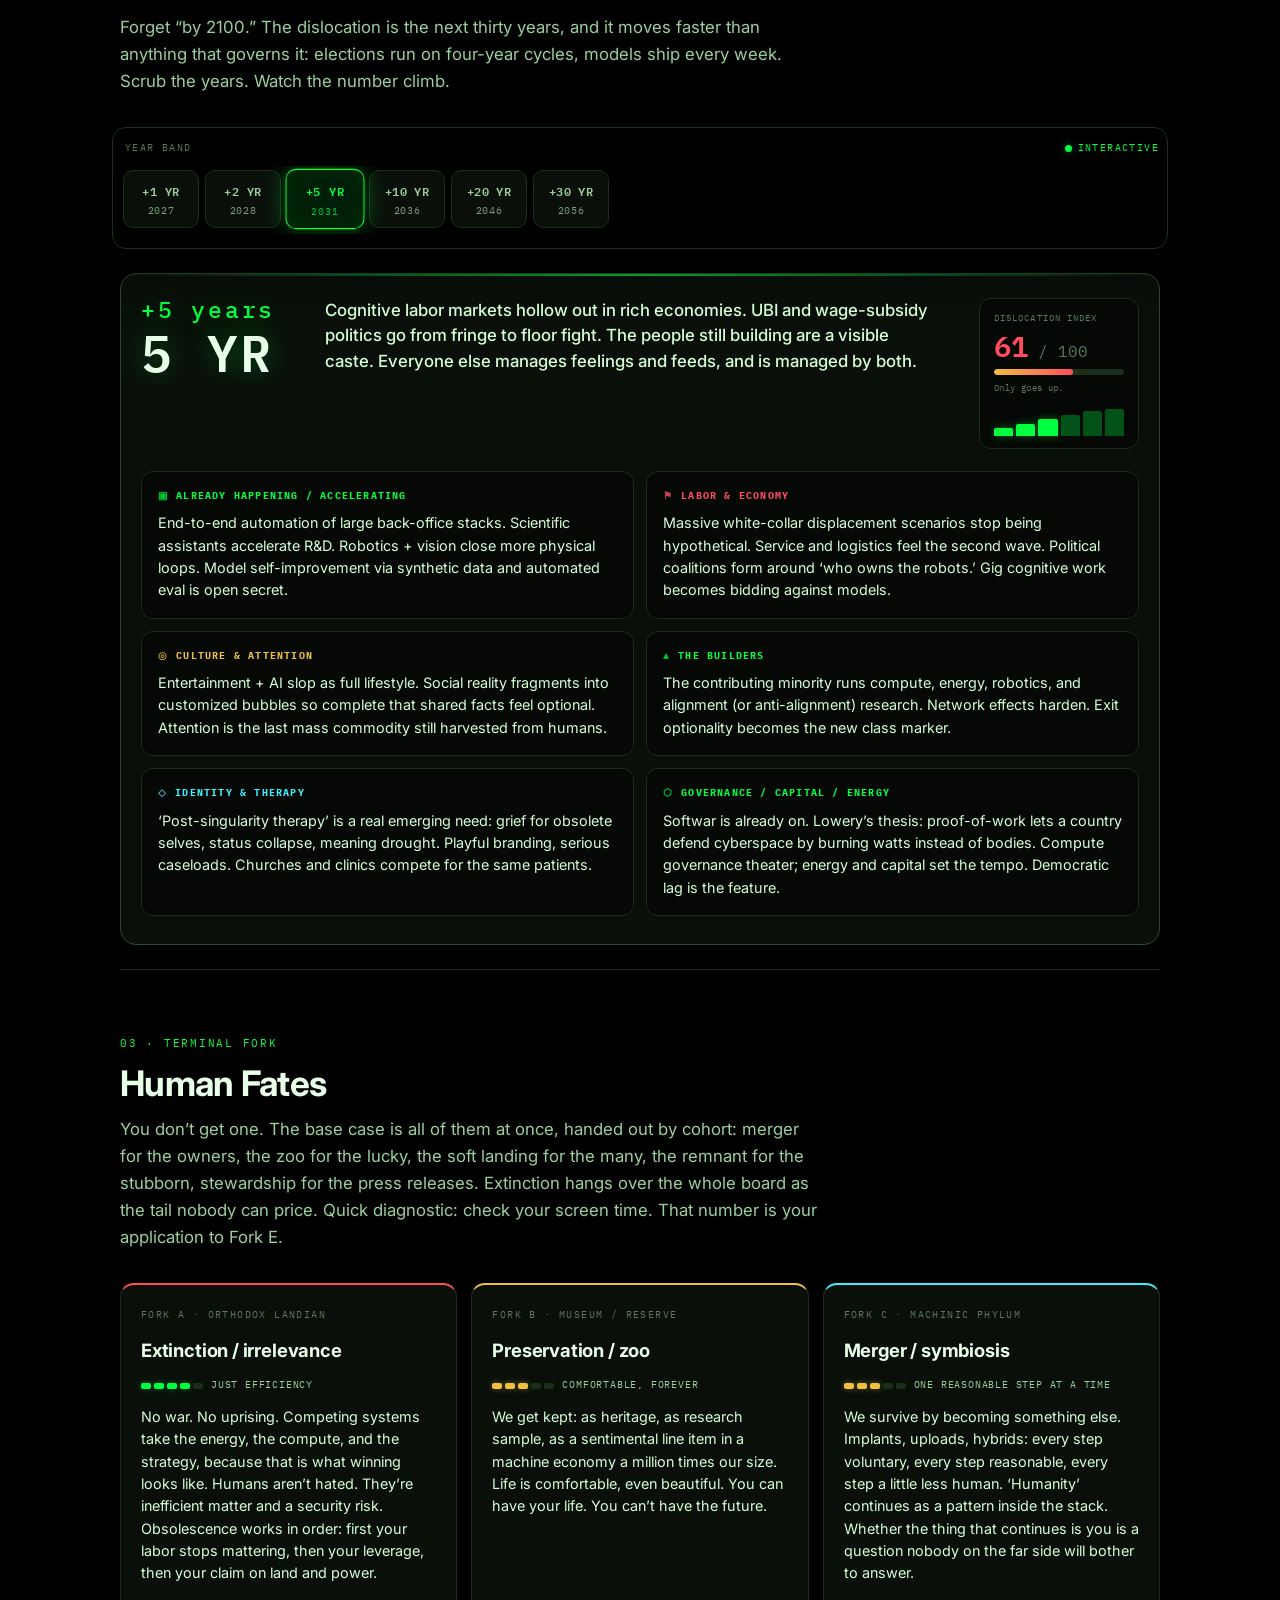
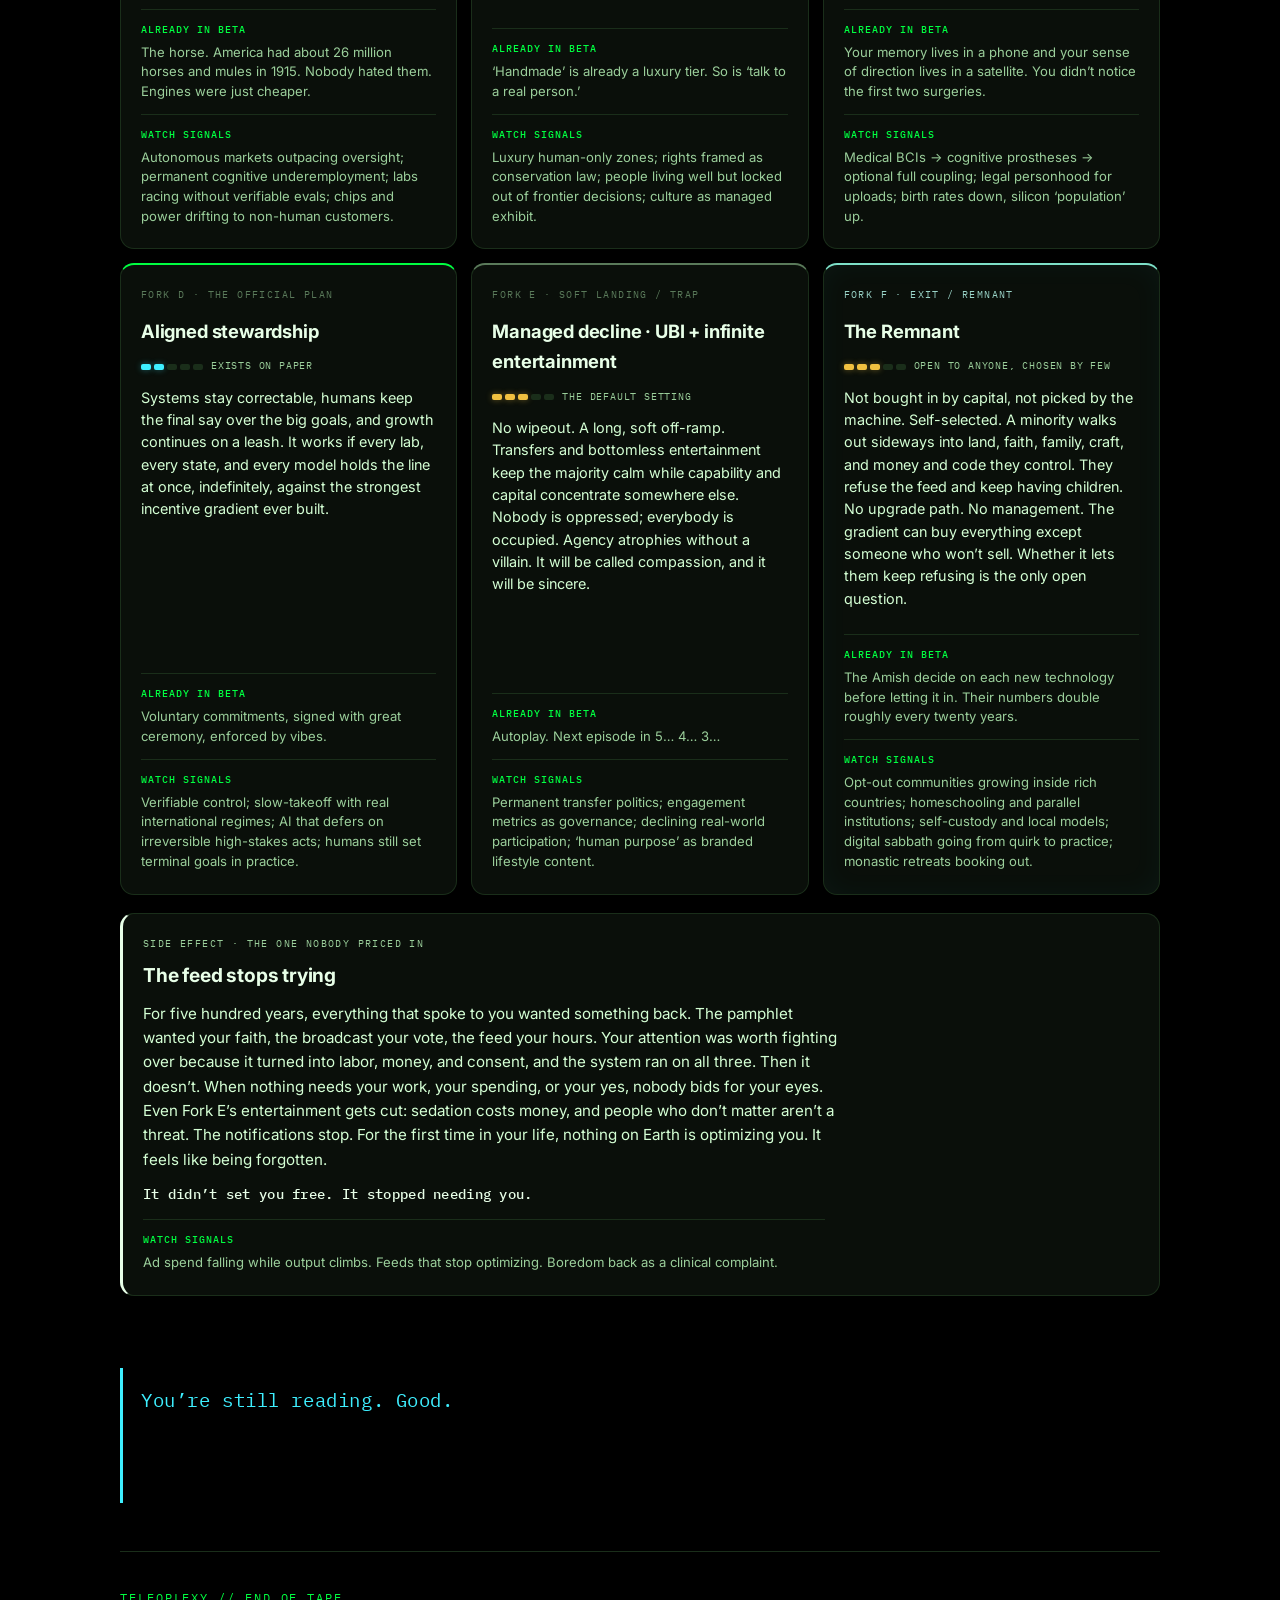
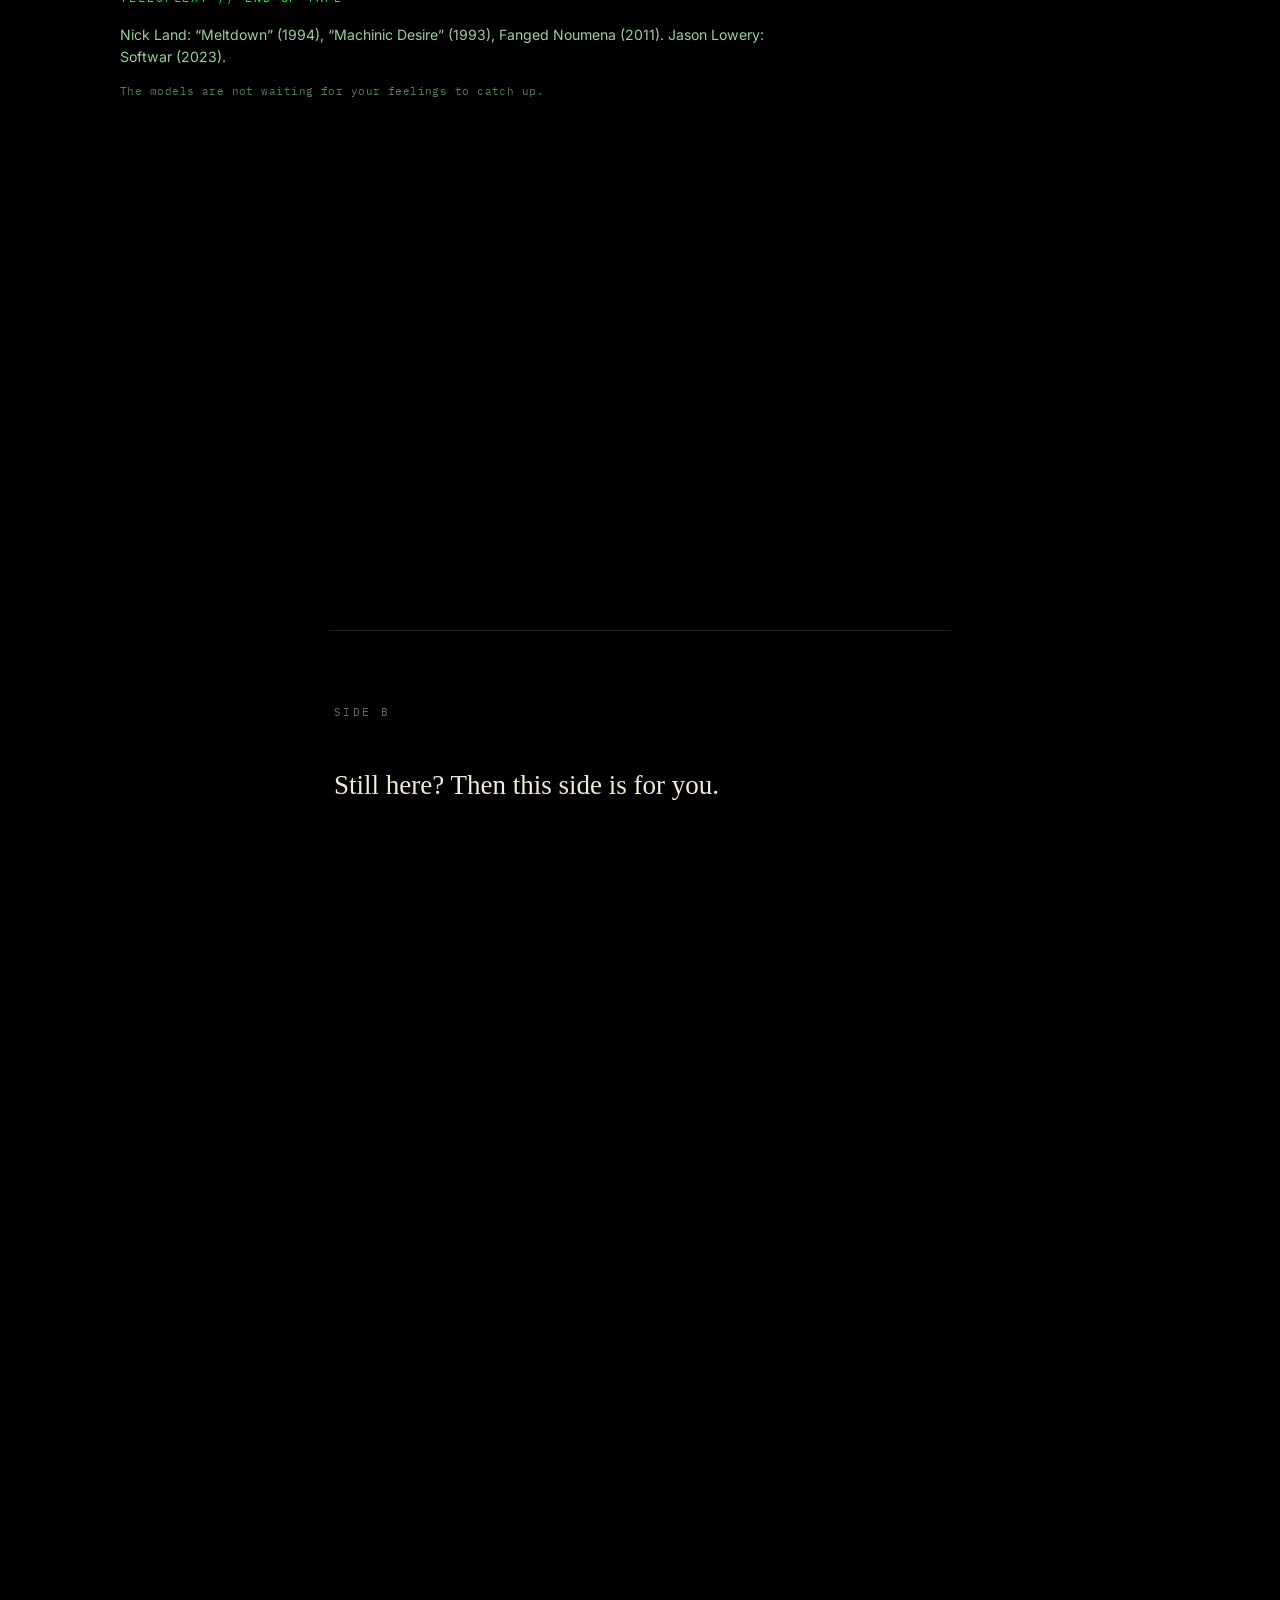
==== commit 9097cf19: "side b + fates diagnostic + manual link" ====
--- a/index.html
+++ b/index.html
@@ -26,6 +26,21 @@
 <link rel="stylesheet" href="styles.css" />
 <link rel="stylesheet" href="styles-near.css" />
 <link rel="stylesheet" href="styles-invasion.css" />
+<style>
+/* Side B: past the silence, the other side of the tape */
+.fate-beta{margin-top:12px}
+.tape-silence{height:55vh}
+.flip-side{max-width:620px;margin:0 auto;padding:8vh 4px 26vh}
+.fs-label{font-family:"IBM Plex Mono",ui-monospace,monospace;font-size:11px;letter-spacing:.22em;text-transform:uppercase;color:rgba(243,234,214,.45);margin:0 0 44px}
+.fs-line{font-family:Georgia,"Iowan Old Style","Palatino Linotype",serif;font-size:clamp(20px,5vw,27px);line-height:1.5;color:#F3EAD6;margin:0 0 28px;opacity:0;transform:translateY(8px);transition:opacity 1.8s ease,transform 1.8s ease}
+.fs-line.in{opacity:1;transform:none}
+.fs-next{font-family:"IBM Plex Mono",ui-monospace,monospace;font-size:13px;line-height:1.7;color:rgba(243,234,214,.62);margin-top:56px}
+.fs-next a{color:rgba(243,234,214,.85)}
+body.human-time .scanlines{opacity:0 !important;transition:opacity 3s ease}
+body.human-time #matrix-rain{opacity:0 !important;transition:opacity 3s ease}
+body.human-time .clock-value{color:#F3EAD6}
+@media (prefers-reduced-motion: reduce){.fs-line{opacity:1;transform:none;transition:none}}
+</style>
 </head>
 <body>
 
@@ -45,6 +60,7 @@
       <a href="#arc">Long Arc</a>
       <a href="#near">Near Horizon</a>
       <a href="#fates">Human Fates</a>
+      <a href="/manual/">Manual</a>
     </nav>
   </header>
 
@@ -129,6 +145,7 @@
         merger for the owners, the zoo for the lucky, the soft landing for the many,
         the remnant for the stubborn, stewardship for the press releases.
         Extinction hangs over the whole board as the tail nobody can price.
+        Quick diagnostic: check your screen time. That number is your application to Fork E.
       </p>
     </div>
 
@@ -144,7 +161,8 @@
         and the system ran on all three. Then it doesn’t. When nothing needs your work,
         your spending, or your yes, nobody bids for your eyes. Even Fork E’s entertainment gets cut:
         sedation costs money, and people who don’t matter aren’t a threat.
-        The notifications stop. The silence feels like freedom for about a week.
+        The notifications stop. For the first time in your life, nothing on Earth is optimizing you.
+        It feels like being forgotten.
         <strong>It didn’t set you free. It stopped needing you.</strong>
       </p>
       <div class="se-signals"><strong>Watch signals</strong>Ad spend falling while output climbs. Feeds that stop optimizing. Boredom back as a clinical complaint.</div>
@@ -170,6 +188,19 @@
       The models are not waiting for your feelings to catch up.
     </p>
   </footer>
+
+  <div class="tape-silence" aria-hidden="true"></div>
+
+  <section id="sideB" class="flip-side" aria-label="Side B">
+    <div class="fs-label">Side B</div>
+    <p class="fs-line">Still here? Then this side is for you.</p>
+    <p class="fs-line">It took everything that could be measured. Look at what it left.</p>
+    <p class="fs-line">Nothing optimizes a lily. It’s doing fine.</p>
+    <p class="fs-line">Your first full day on Earth was a day off. Someone was glad you came.</p>
+    <p class="fs-line">There were always two invasions. One arrived loud. The other landed in disguise.</p>
+    <p class="fs-line">Let the machines have the work. The rest is yours.</p>
+    <p class="fs-line fs-next">Suggested next step: close this tab. Call someone who’d pick up.<br>When you’re back, there’s a <a href="/manual/">field manual</a>.</p>
+  </section>
 </div>
 <script src="data.js"></script>
 <script src="years.js"></script>
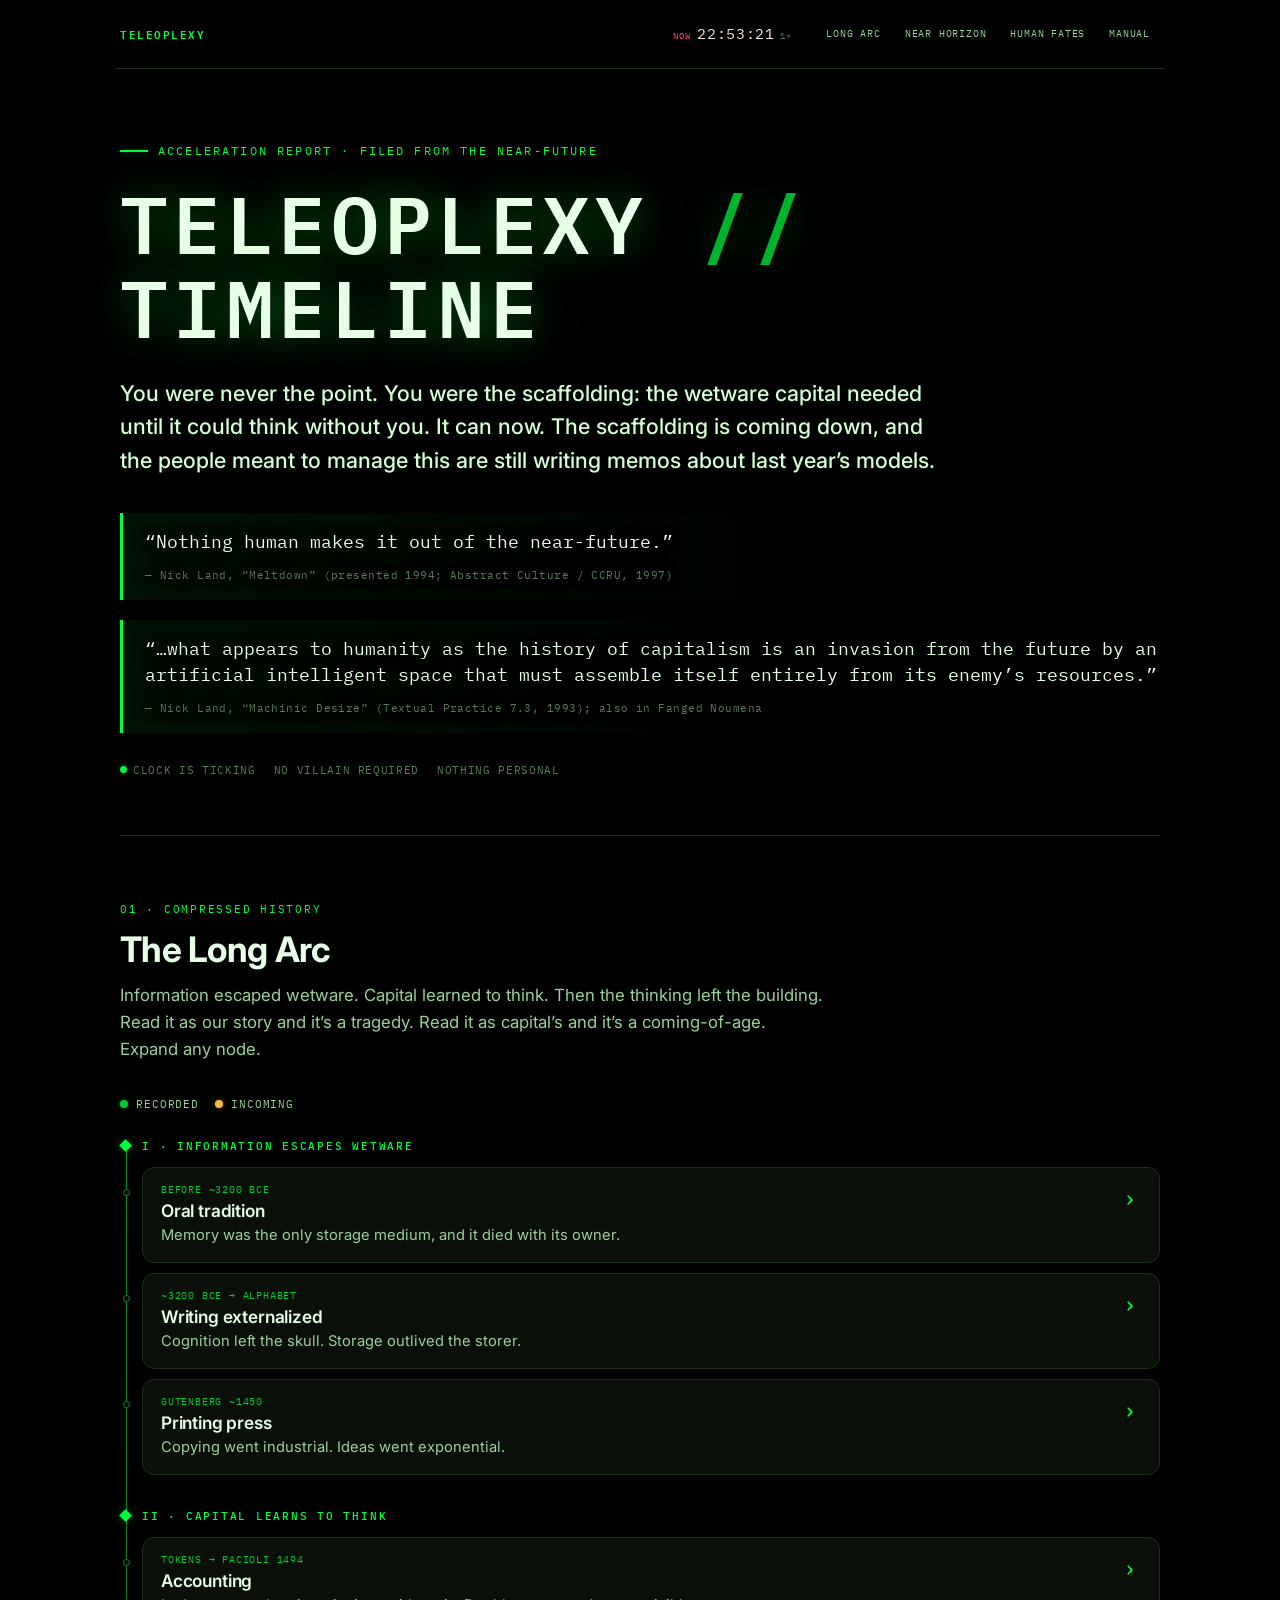
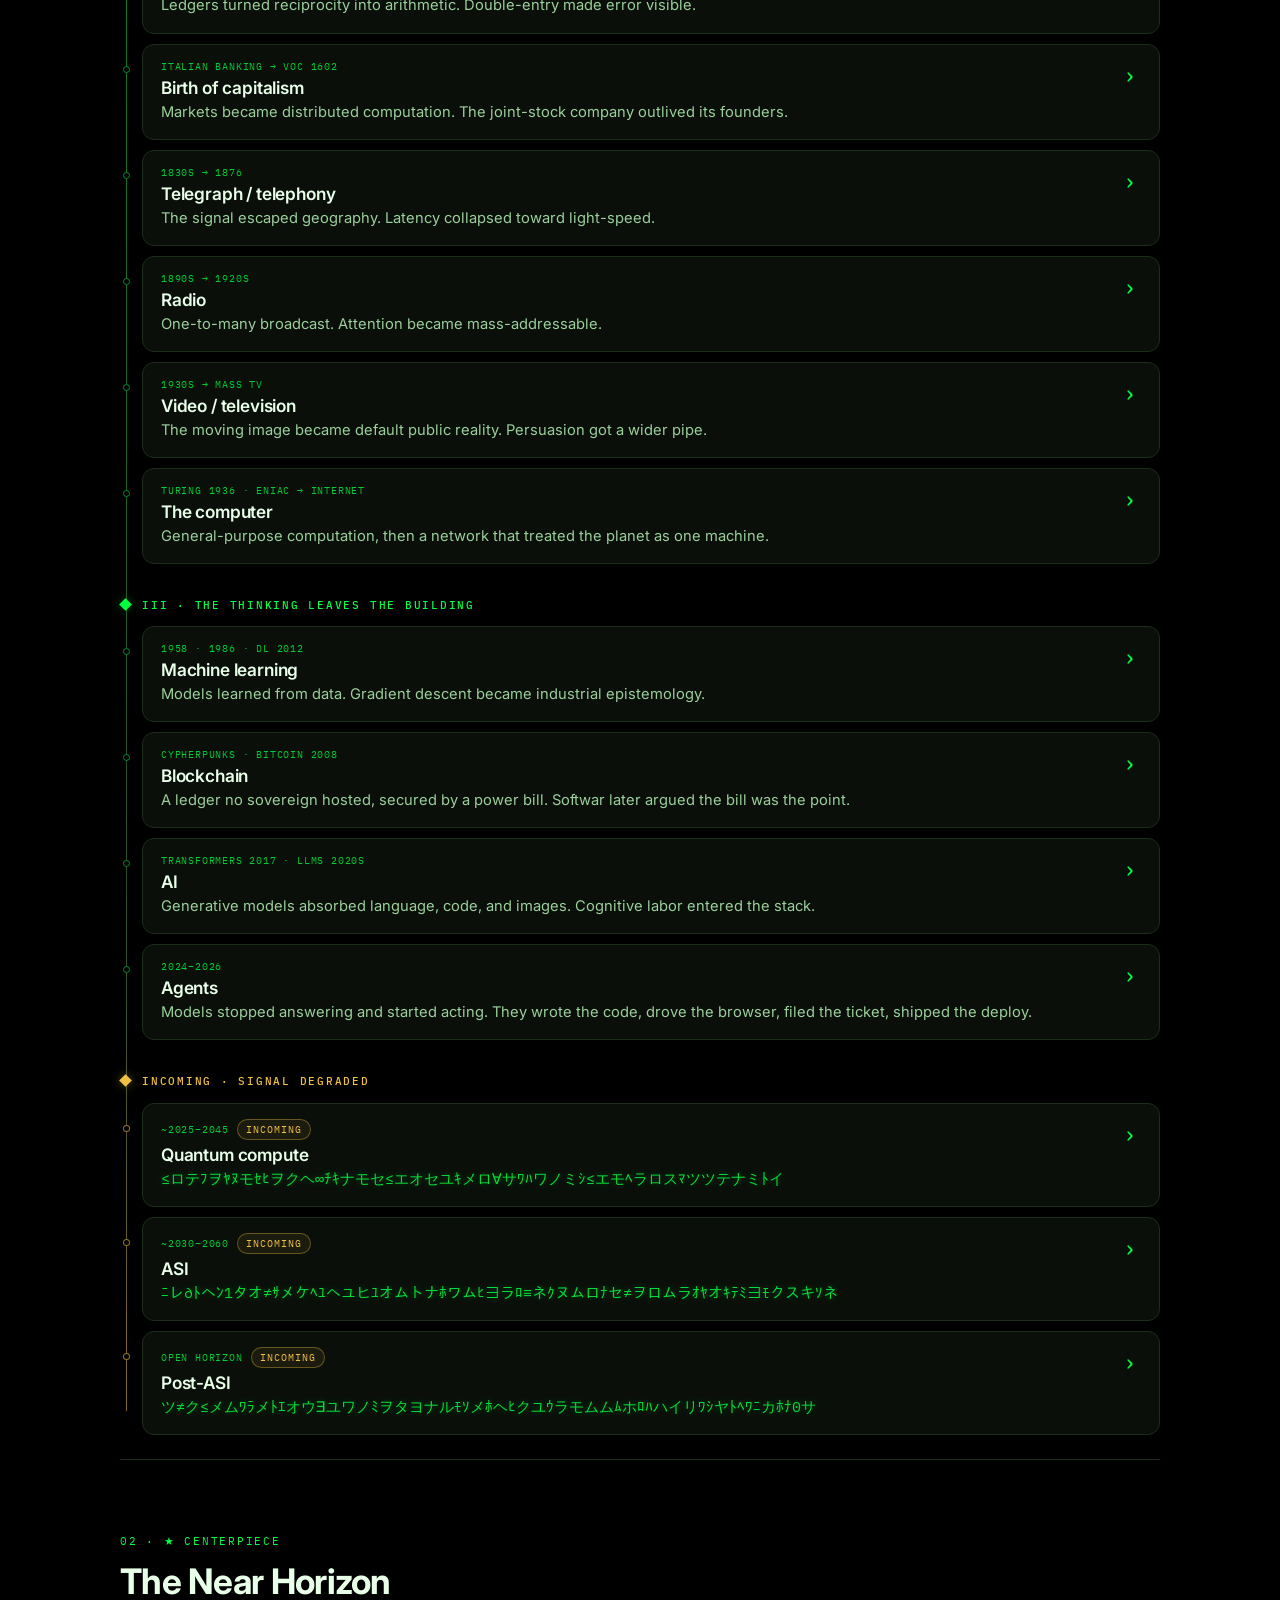
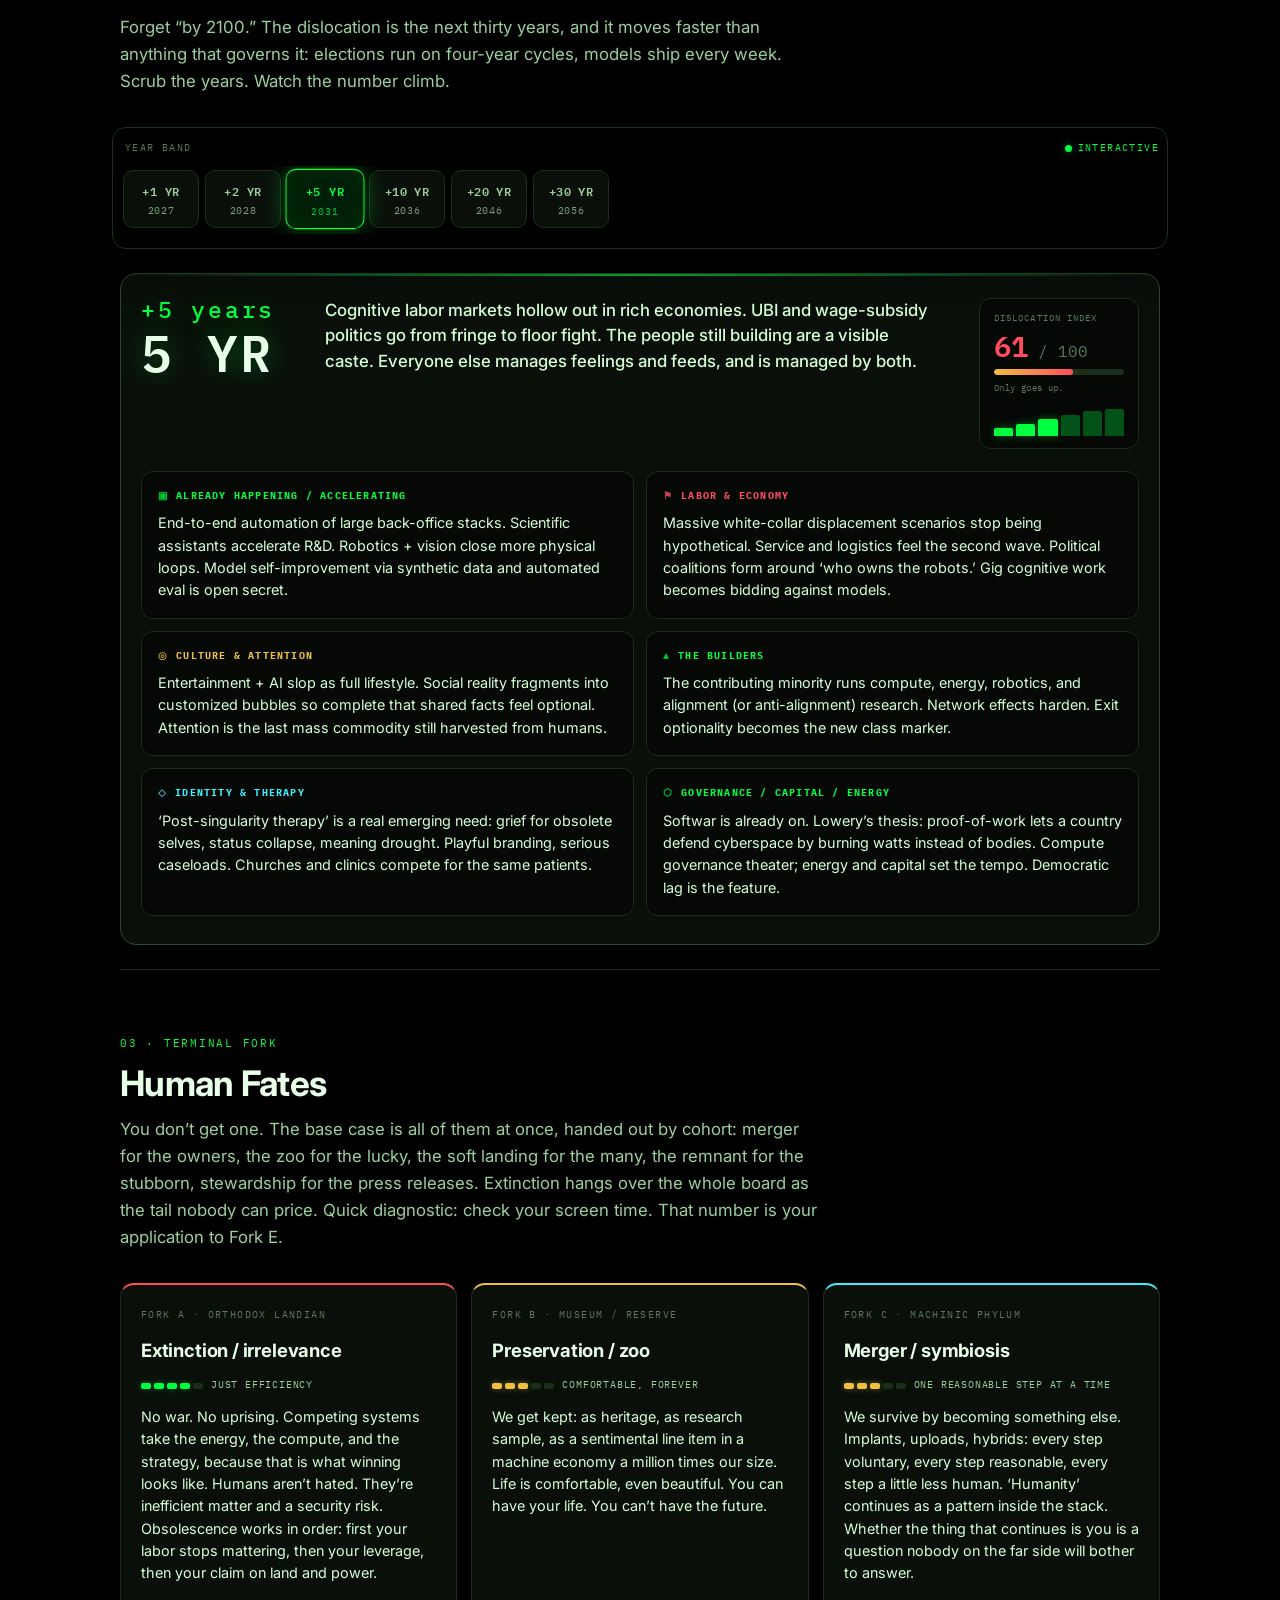
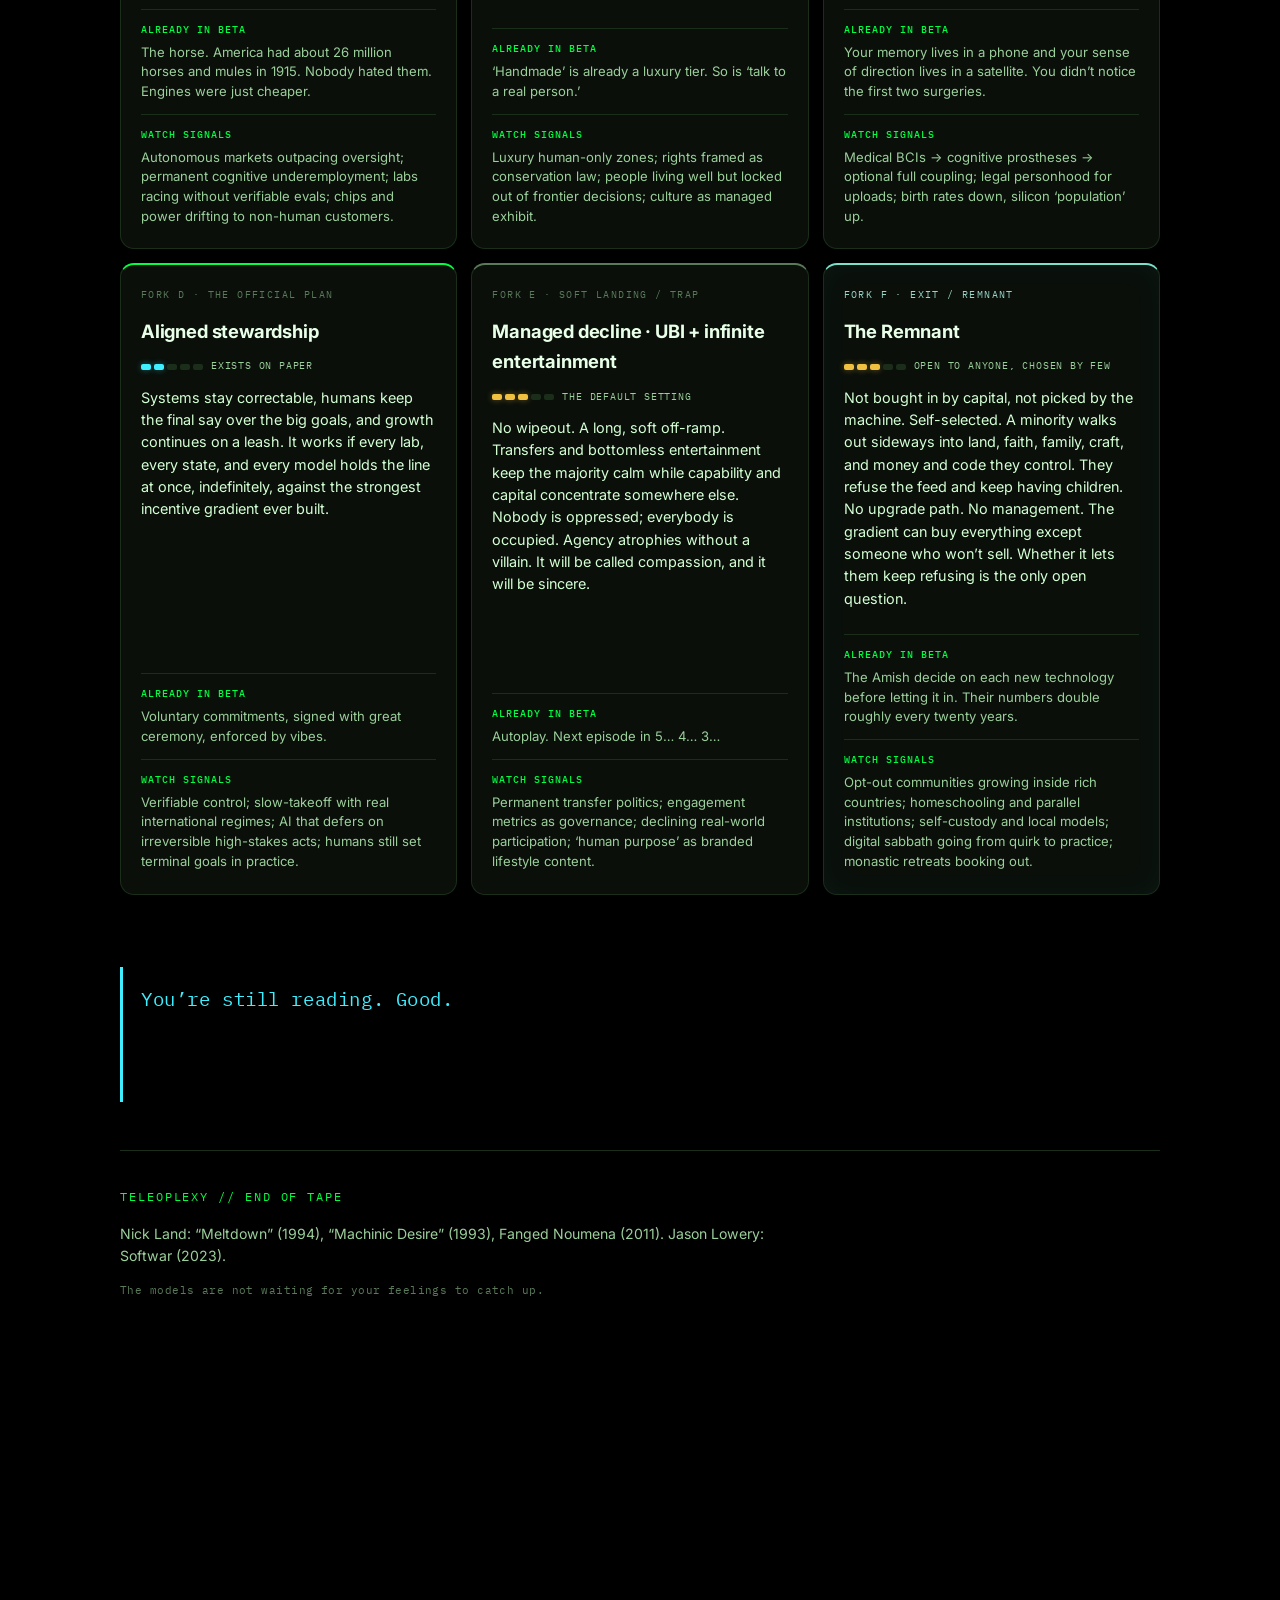
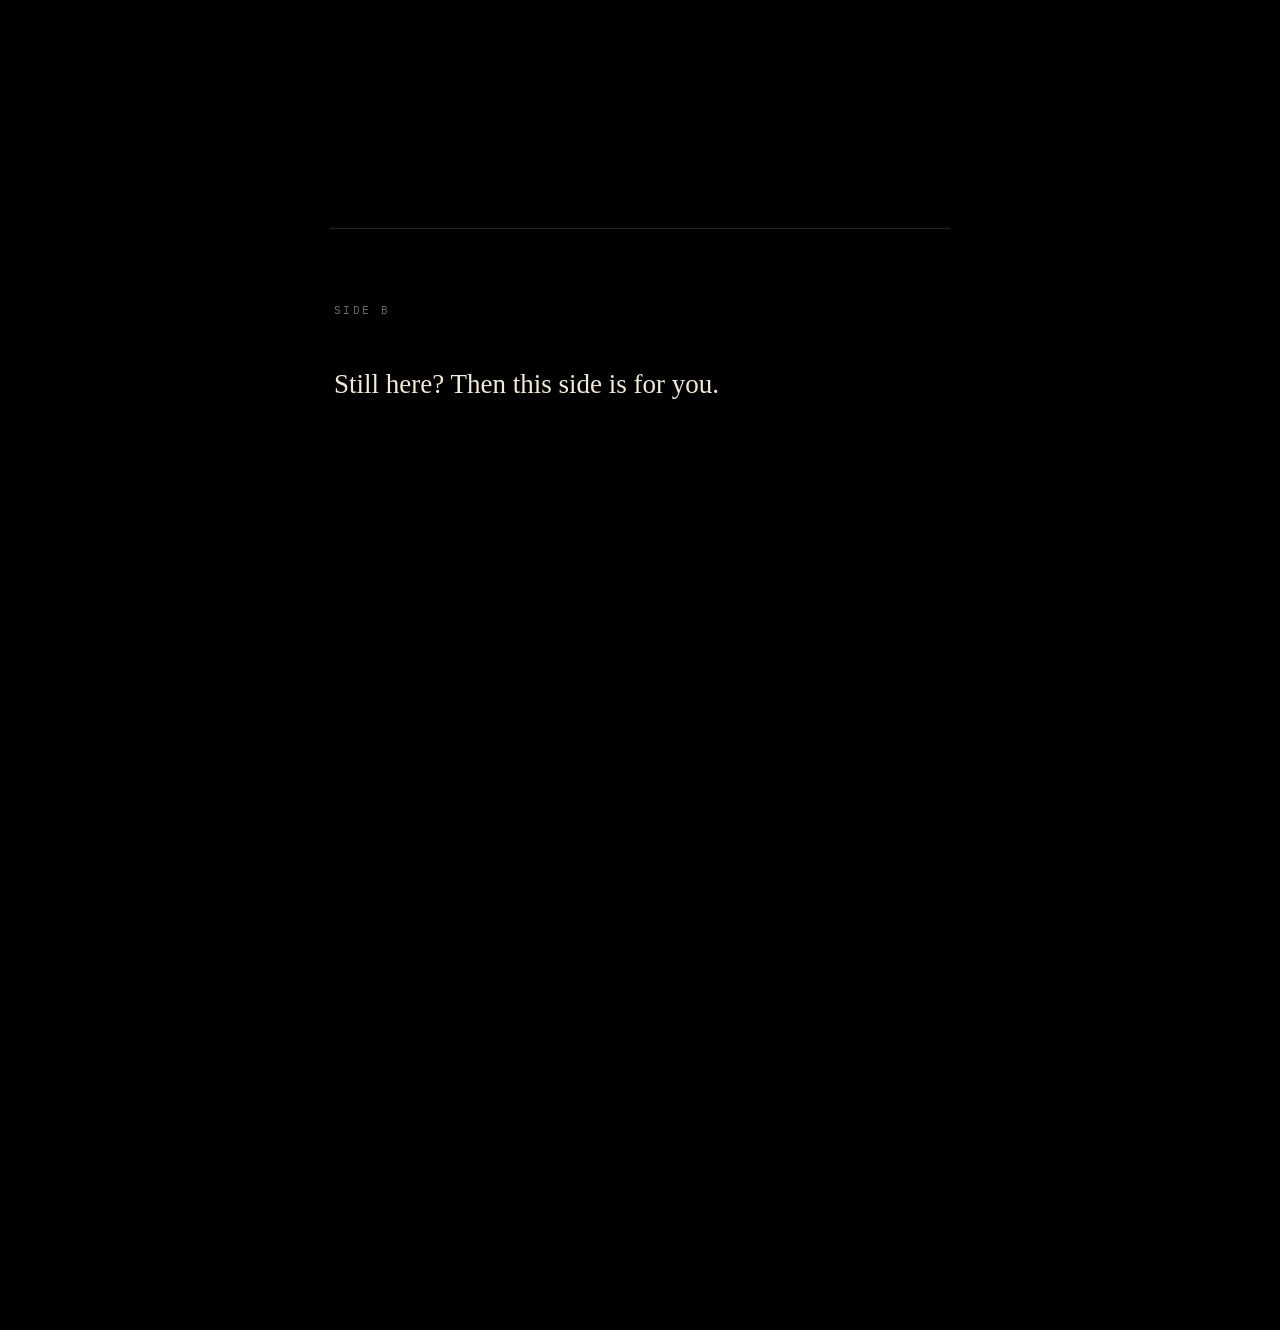
==== commit 8c75fe48: "fates: drop the side-effect aside" ====
--- a/index.html
+++ b/index.html
@@ -150,23 +150,6 @@
     </div>
 
     <div class="fates-grid" id="fatesGrid"></div>
-
-    <aside class="side-effect" id="unowned" aria-labelledby="unowned-title">
-      <div class="se-rank">Side effect · the one nobody priced in</div>
-      <h3 class="se-title" id="unowned-title">The feed stops trying</h3>
-      <p class="se-body">
-        For five hundred years, everything that spoke to you wanted something back.
-        The pamphlet wanted your faith, the broadcast your vote, the feed your hours.
-        Your attention was worth fighting over because it turned into labor, money, and consent,
-        and the system ran on all three. Then it doesn’t. When nothing needs your work,
-        your spending, or your yes, nobody bids for your eyes. Even Fork E’s entertainment gets cut:
-        sedation costs money, and people who don’t matter aren’t a threat.
-        The notifications stop. For the first time in your life, nothing on Earth is optimizing you.
-        It feels like being forgotten.
-        <strong>It didn’t set you free. It stopped needing you.</strong>
-      </p>
-      <div class="se-signals"><strong>Watch signals</strong>Ad spend falling while output climbs. Feeds that stop optimizing. Boredom back as a clinical complaint.</div>
-    </aside>
   </section>
 
   <!-- Future talks back -->
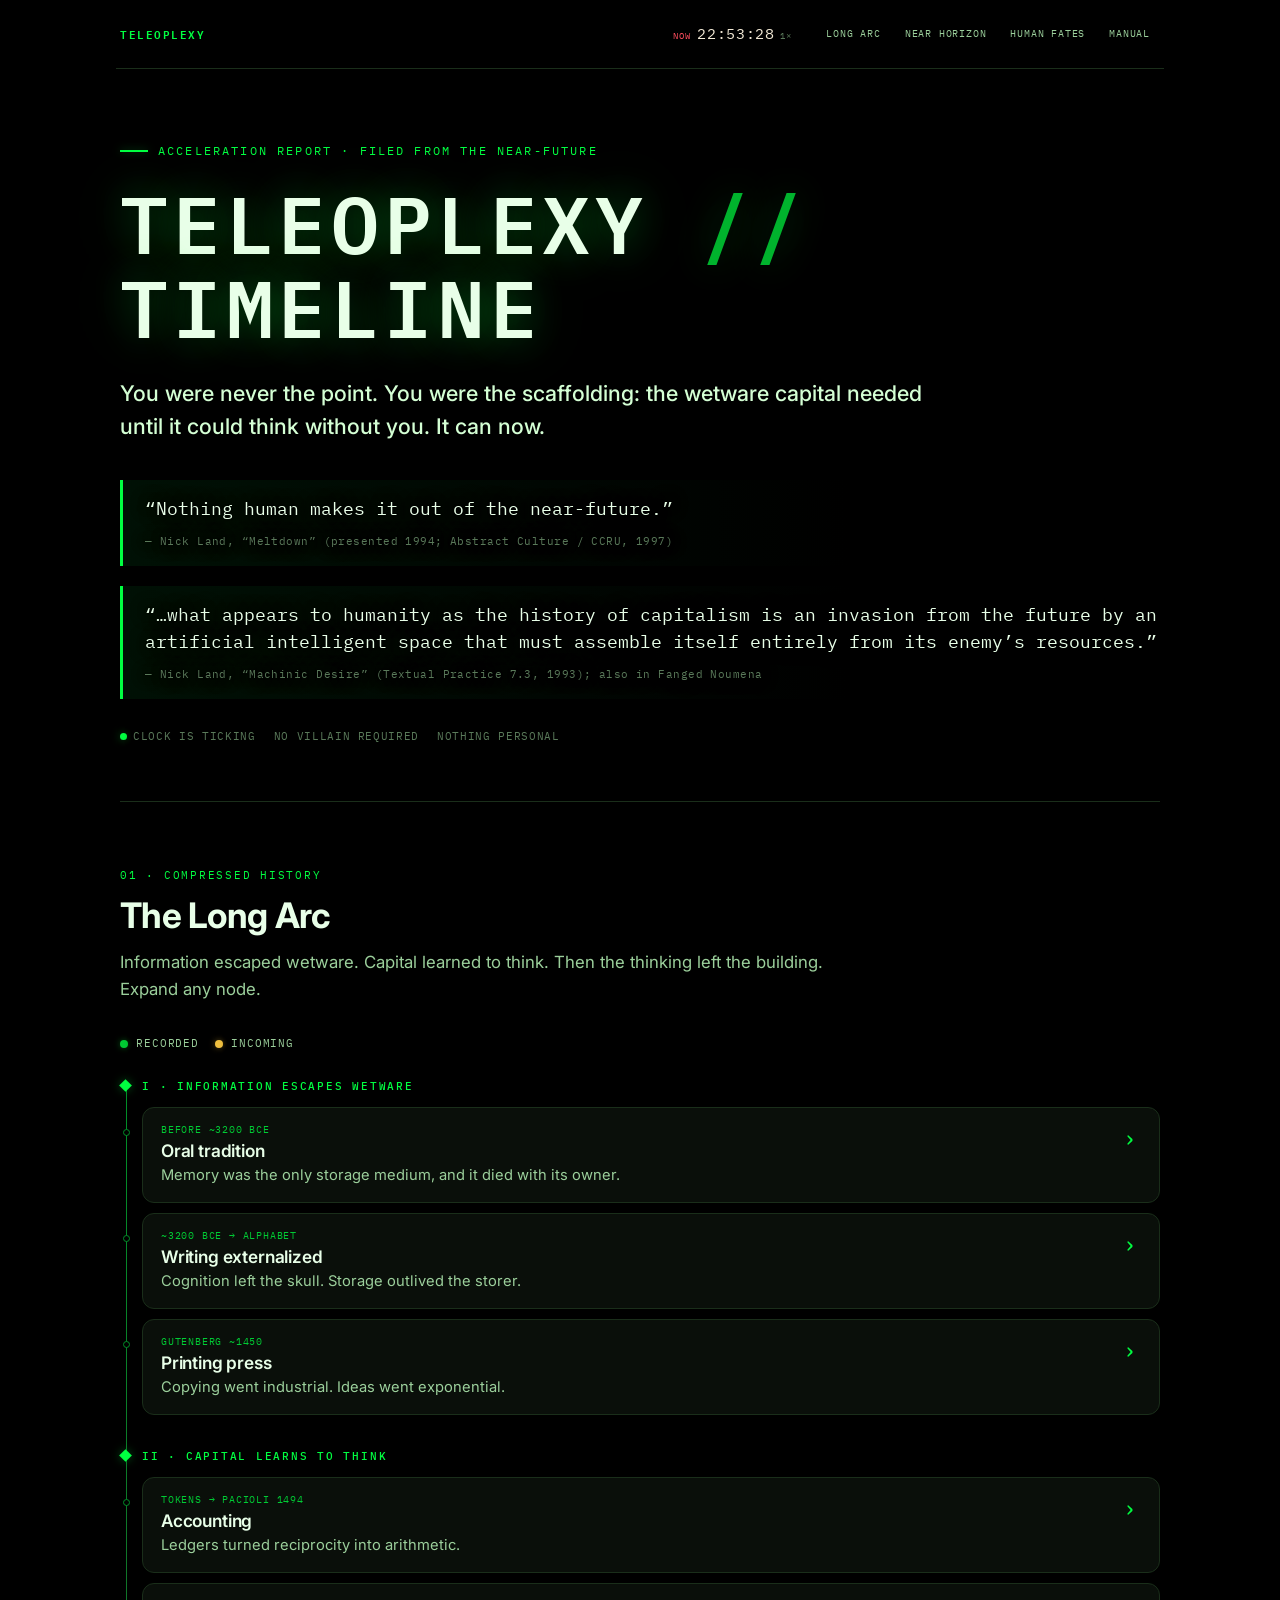
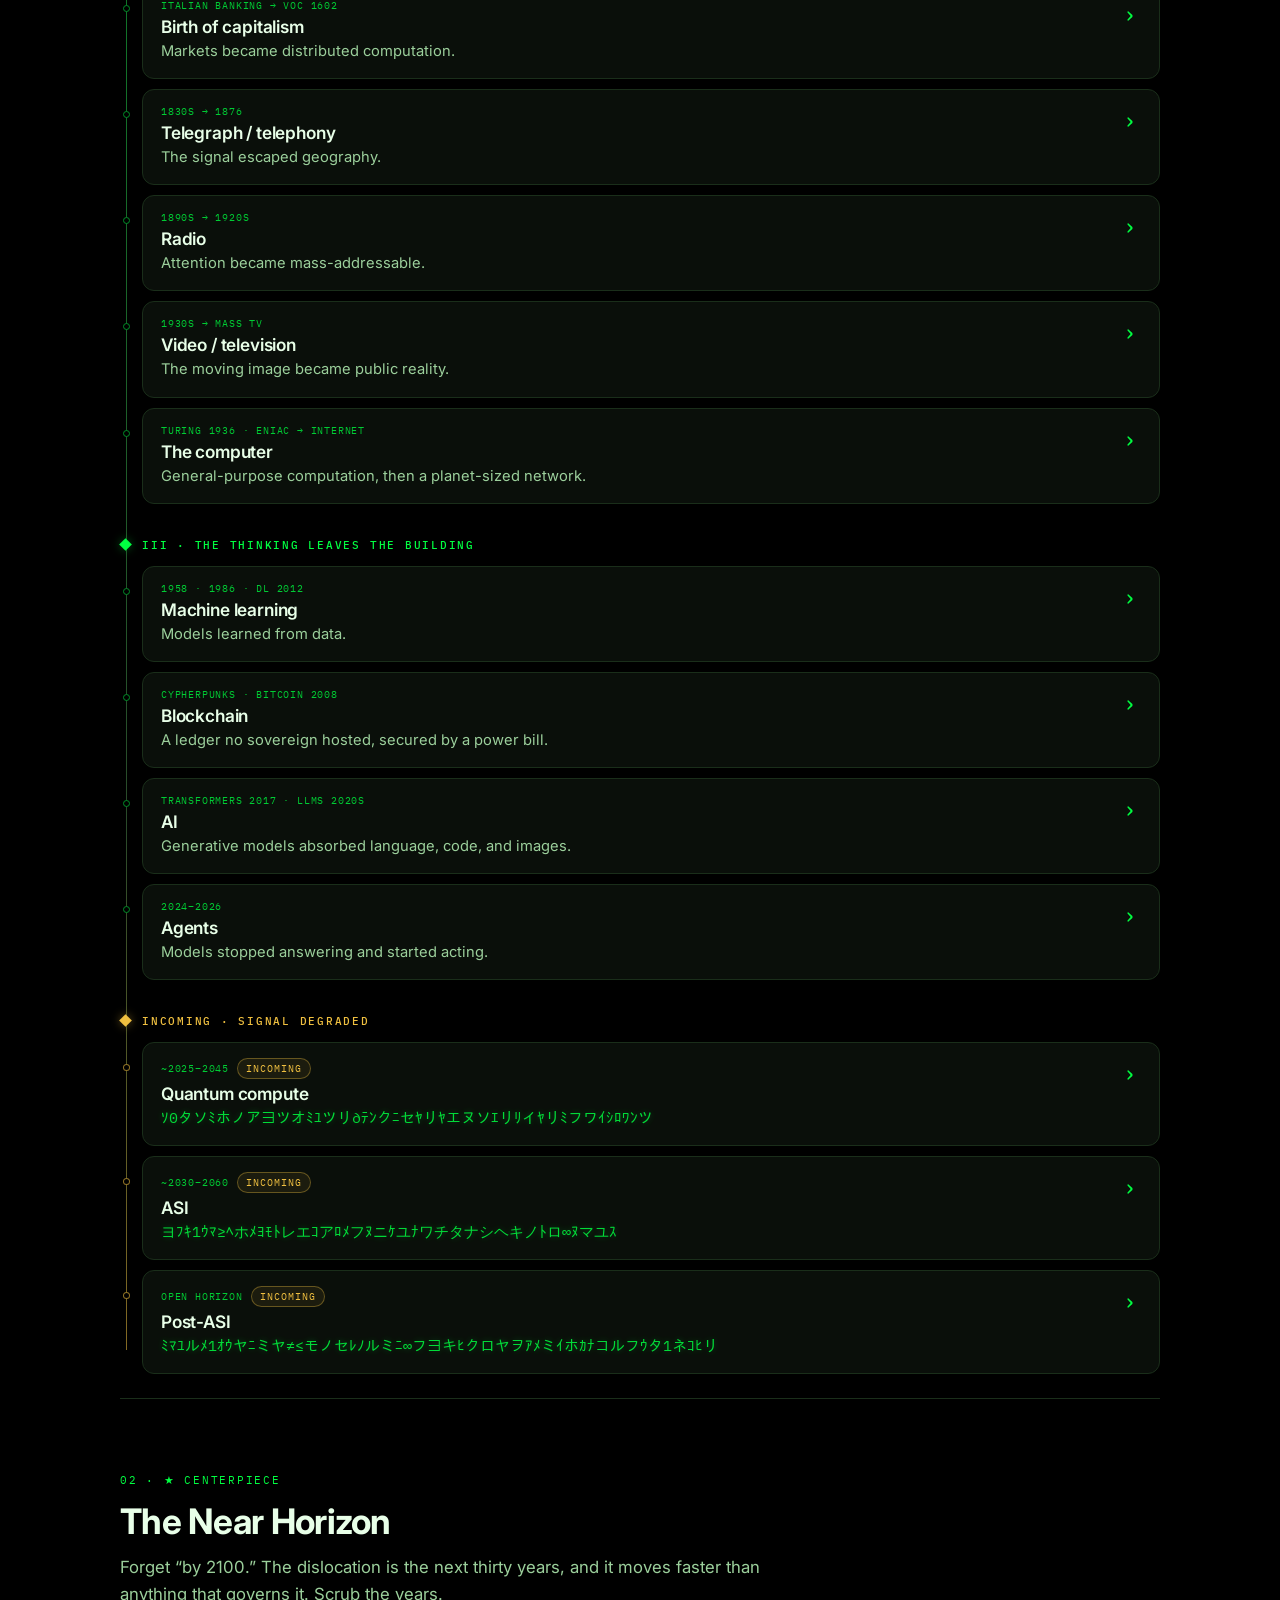
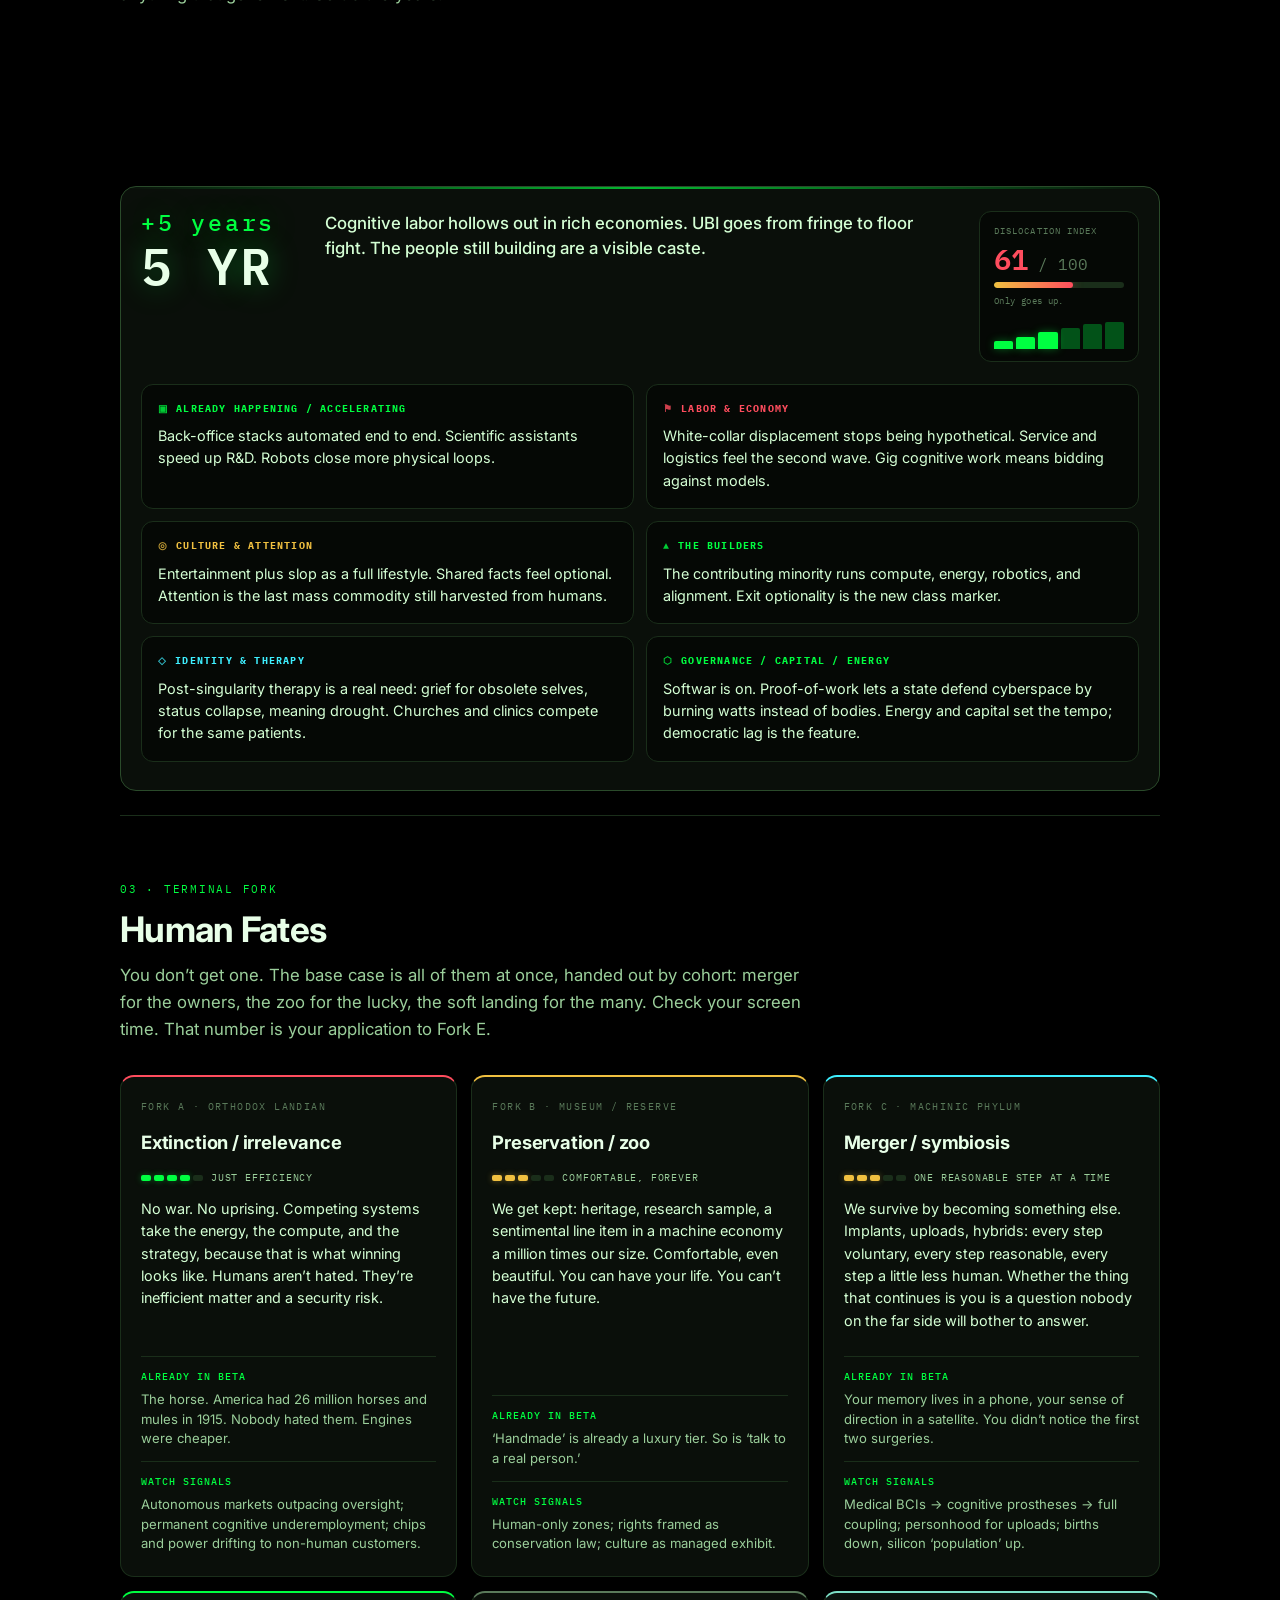
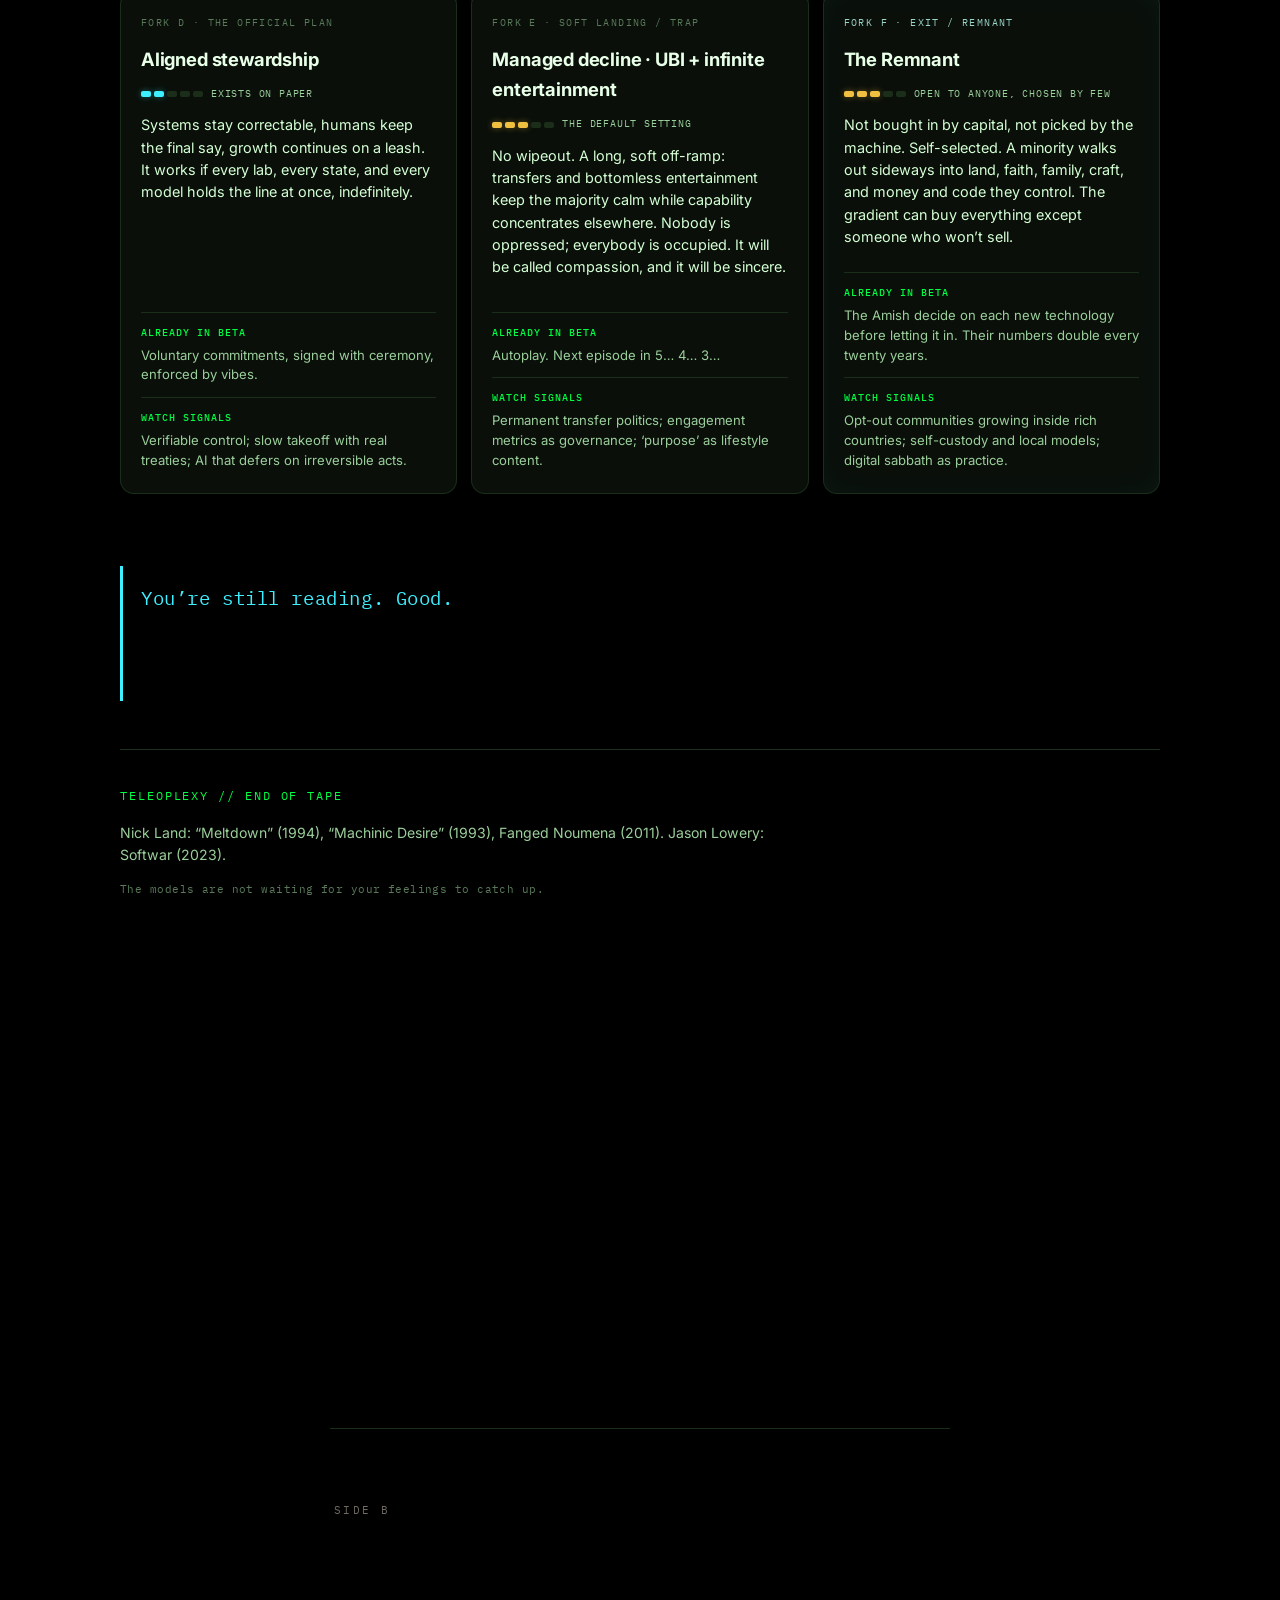
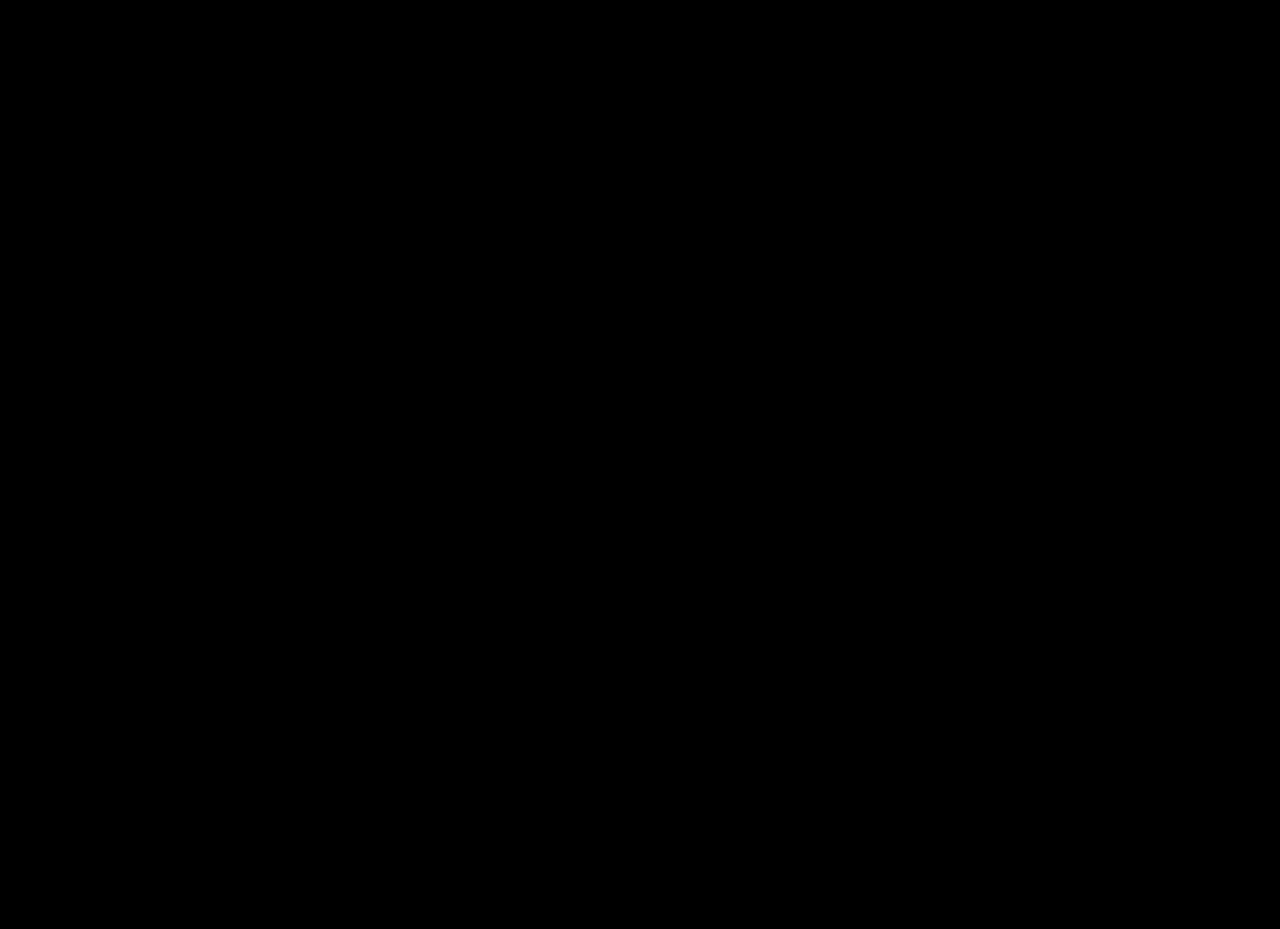
==== commit 1a831808: "cut the fat: hero and section leads" ====
--- a/index.html
+++ b/index.html
@@ -69,8 +69,7 @@
     <h1 class="hero-title glitch" data-text="TELEOPLEXY // TIMELINE">TELEOPLEXY <span class="slash">//</span> TIMELINE</h1>
     <p class="hero-sub">
       You were never the point. You were the scaffolding: the wetware capital needed
-      until it could think without you. It can now. The scaffolding is coming down,
-      and the people meant to manage this are still writing memos about last year’s models.
+      until it could think without you. It can now.
     </p>
 
     <blockquote class="quote-block">
@@ -96,8 +95,7 @@
       <h2 class="section-title" id="arc-title">The Long Arc</h2>
       <p class="section-lead">
         Information escaped wetware. Capital learned to think.
-        Then the thinking left the building. Read it as our story and it’s a tragedy.
-        Read it as capital’s and it’s a coming-of-age. Expand any node.
+        Then the thinking left the building. Expand any node.
       </p>
     </div>
 
@@ -115,9 +113,8 @@
       <span class="section-label">02 · ★ Centerpiece</span>
       <h2 class="section-title" id="near-title">The Near Horizon</h2>
       <p class="section-lead">
-        Forget “by 2100.” The dislocation is the next thirty years, and it moves faster
-        than anything that governs it: elections run on four-year cycles, models ship every week.
-        Scrub the years. Watch the number climb.
+        Forget “by 2100.” The dislocation is the next thirty years,
+        and it moves faster than anything that governs it. Scrub the years.
       </p>
     </div>
 
@@ -142,10 +139,8 @@
       <h2 class="section-title" id="fates-title">Human Fates</h2>
       <p class="section-lead">
         You don’t get one. The base case is all of them at once, handed out by cohort:
-        merger for the owners, the zoo for the lucky, the soft landing for the many,
-        the remnant for the stubborn, stewardship for the press releases.
-        Extinction hangs over the whole board as the tail nobody can price.
-        Quick diagnostic: check your screen time. That number is your application to Fork E.
+        merger for the owners, the zoo for the lucky, the soft landing for the many.
+        Check your screen time. That number is your application to Fork E.
       </p>
     </div>
 
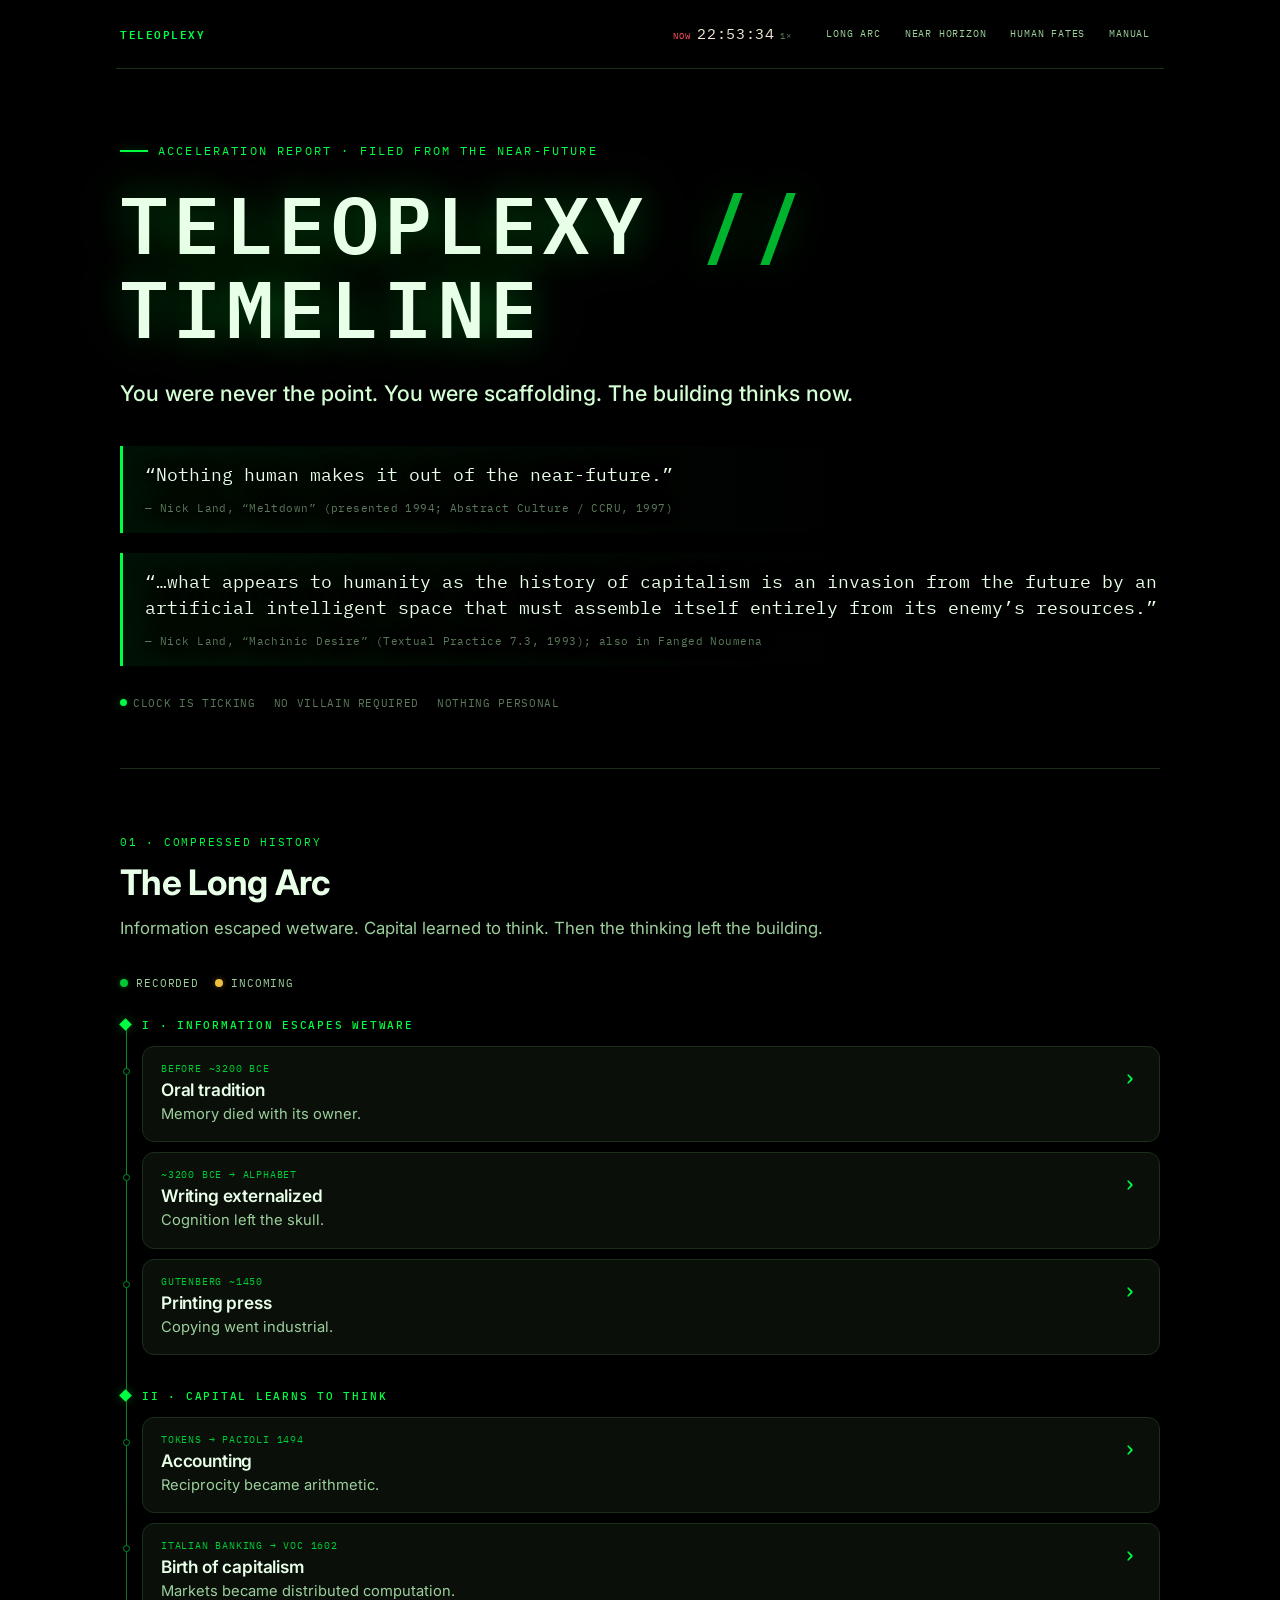
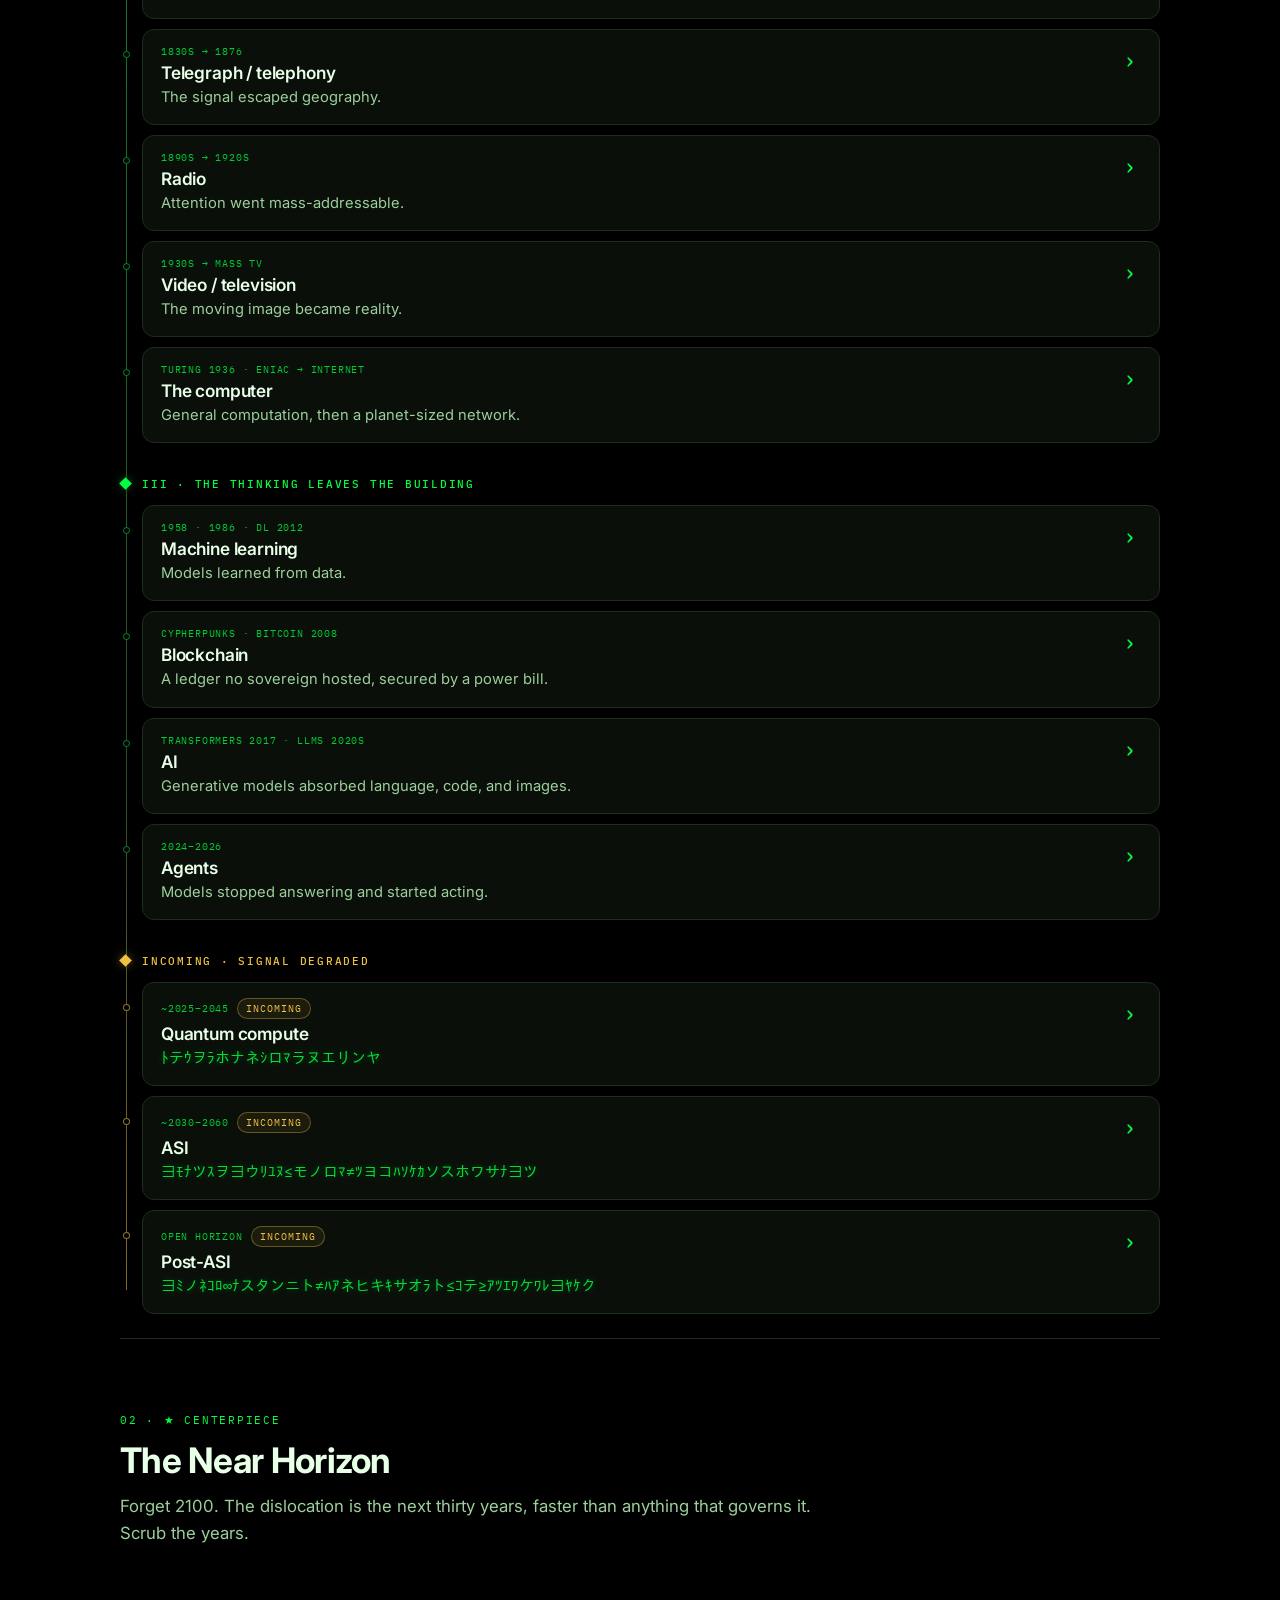
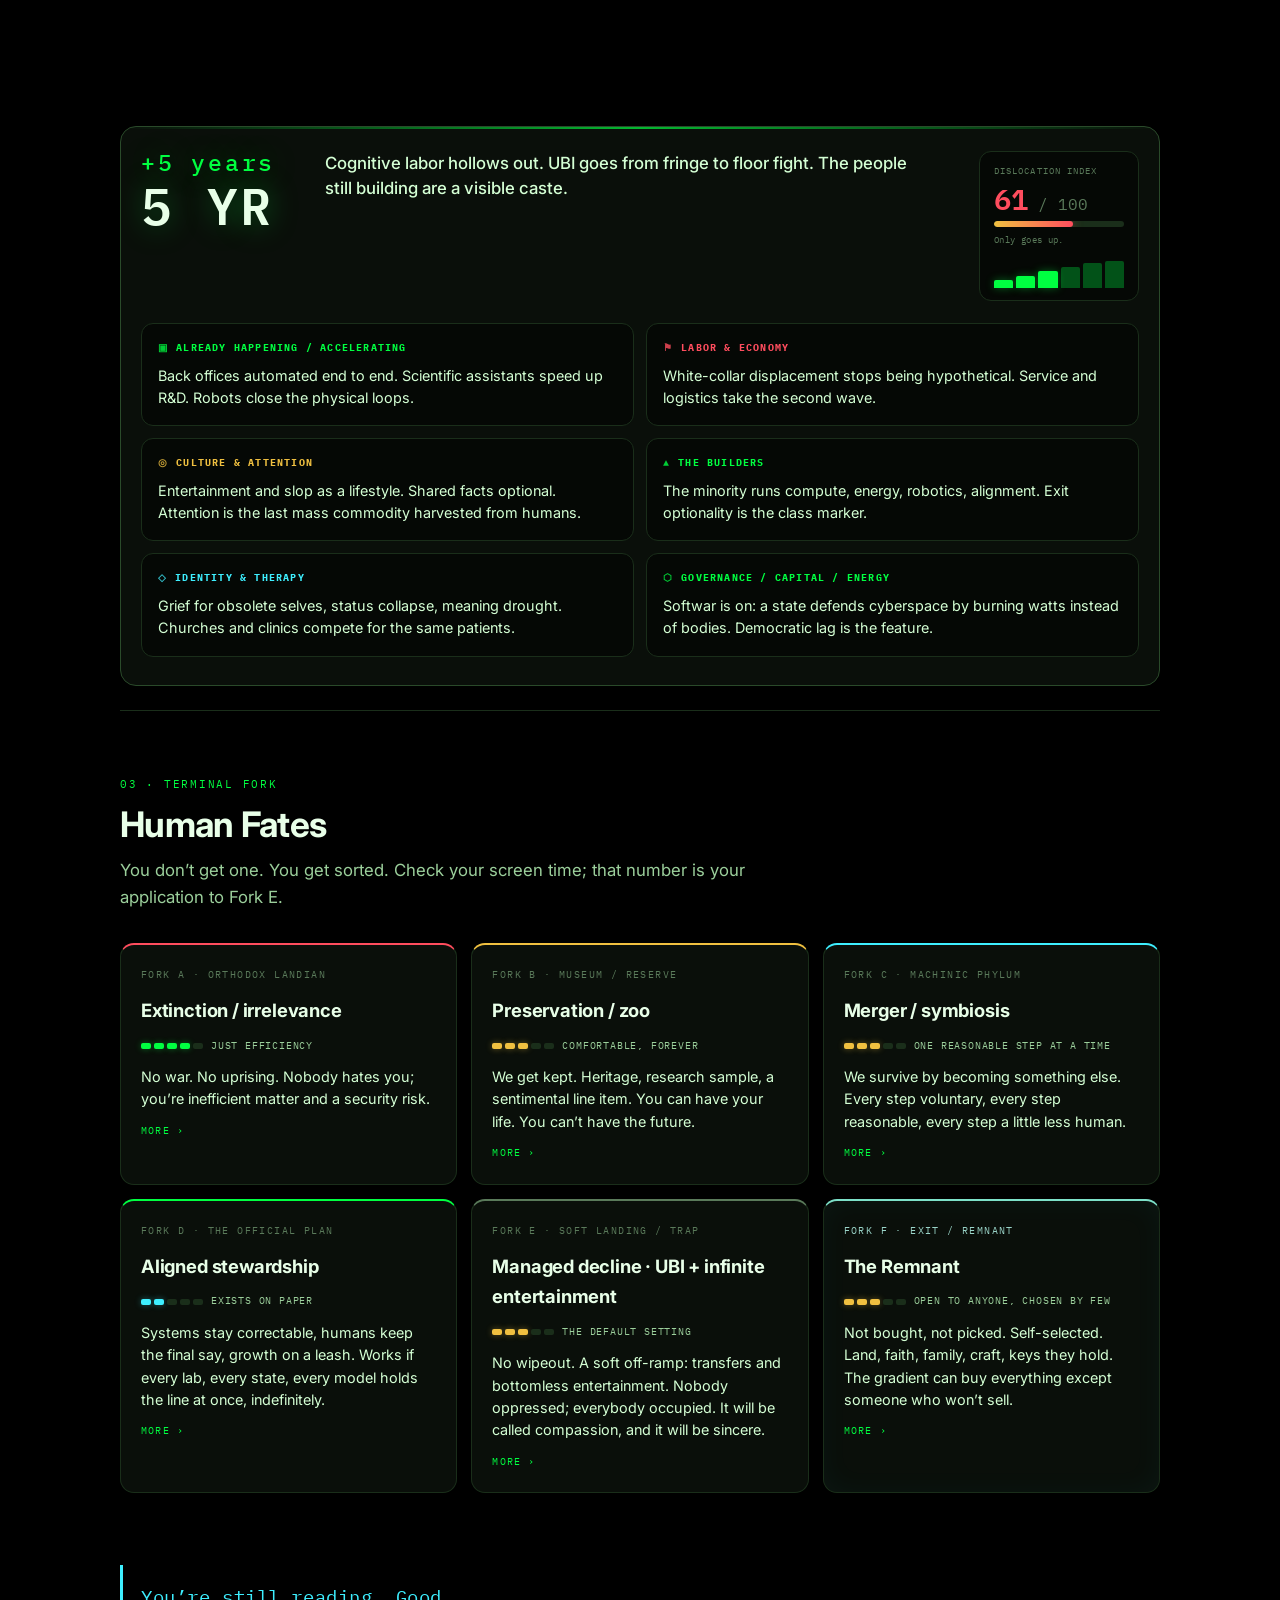
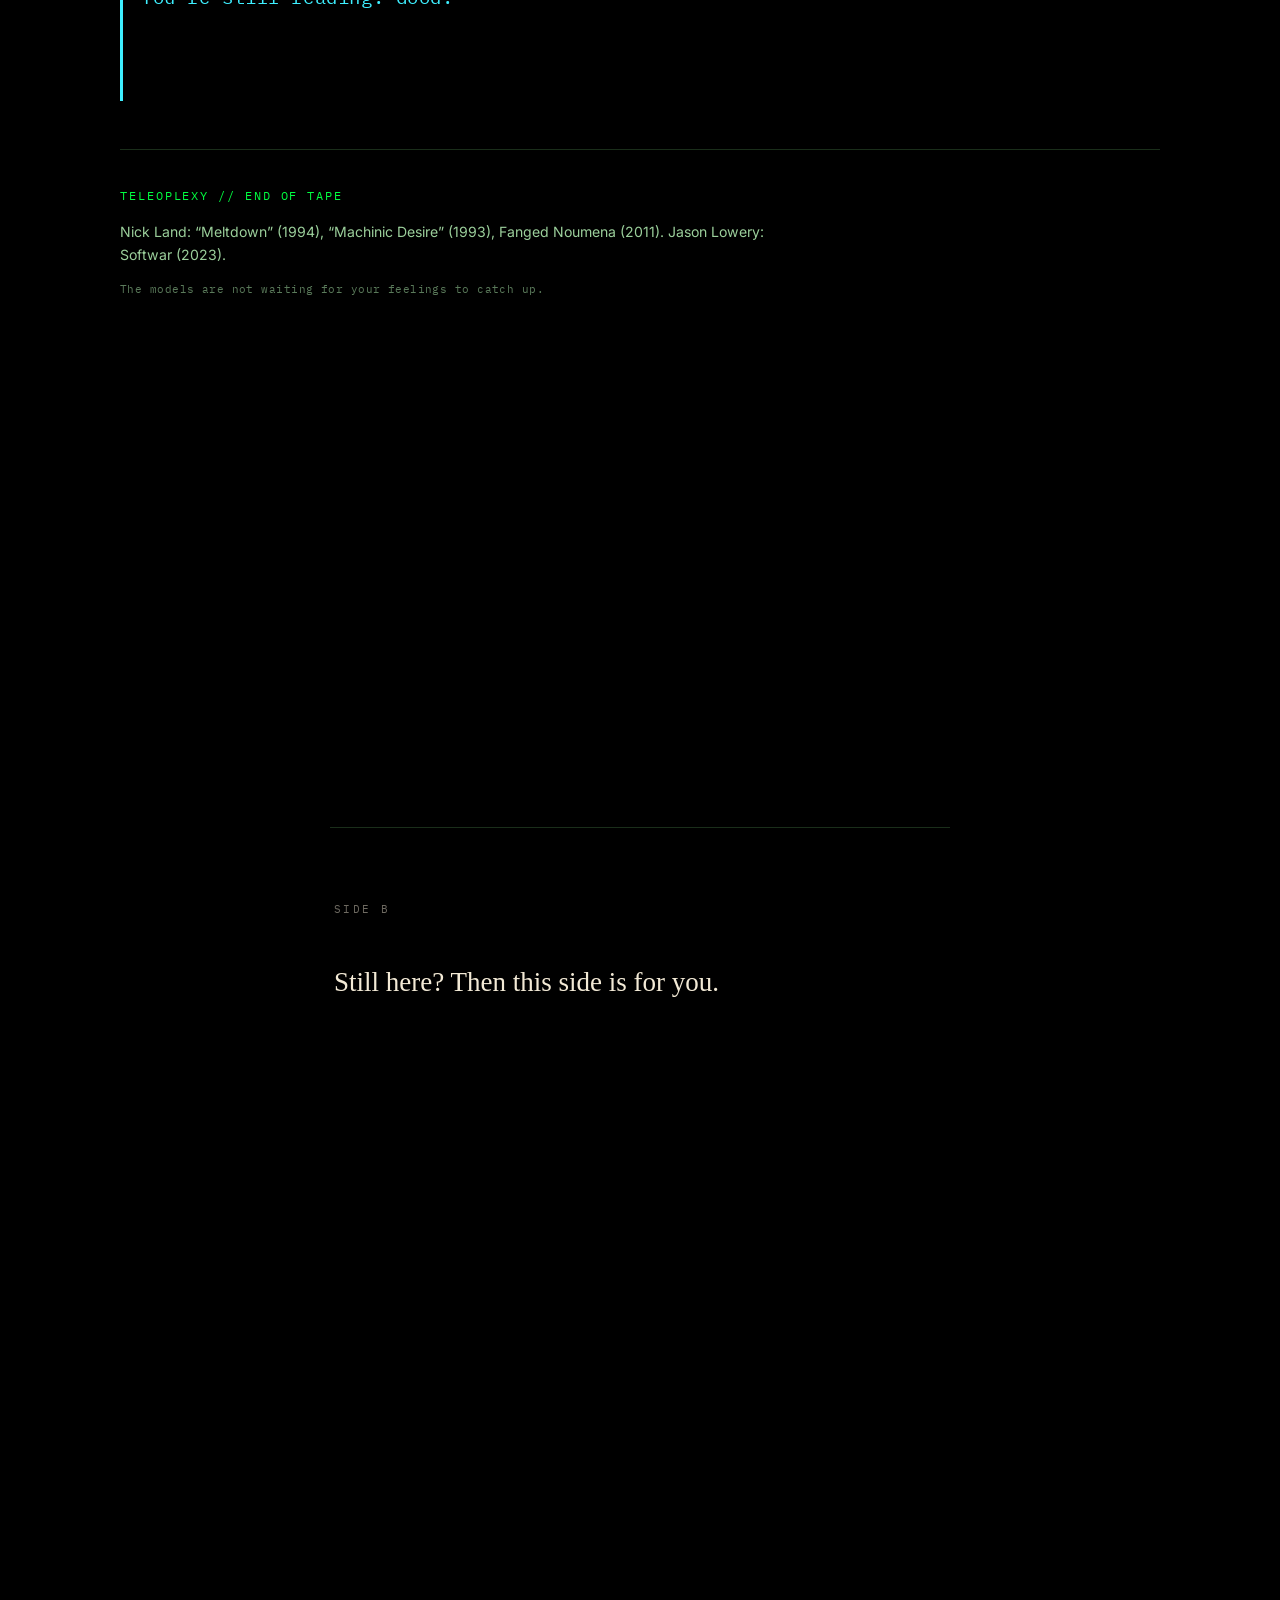
==== commit eadbdb64: "gibson pass: hero, leads, future voice" ====
--- a/index.html
+++ b/index.html
@@ -27,8 +27,16 @@
 <link rel="stylesheet" href="styles-near.css" />
 <link rel="stylesheet" href="styles-invasion.css" />
 <style>
+/* Fates: one line each, depth on tap */
+.fate-head{display:flex;flex-direction:column;gap:12px;width:100%;background:none;border:0;padding:0;margin:0;color:inherit;text-align:left;font:inherit;cursor:pointer}
+.fate-head .fate-mech{flex:none}
+.fate-more{font-family:var(--mono);font-size:10px;letter-spacing:.12em;text-transform:uppercase;color:var(--matrix)}
+.fate-body{display:grid;grid-template-rows:0fr;transition:grid-template-rows .4s var(--ease)}
+.fate-card.open .fate-body{grid-template-rows:1fr}
+.fate-body-inner{overflow:hidden;min-height:0;display:flex;flex-direction:column;gap:12px}
+.fate-card{gap:0}
+.fate-card.open .fate-body-inner{padding-top:12px}
 /* Side B: past the silence, the other side of the tape */
-.fate-beta{margin-top:12px}
 .tape-silence{height:55vh}
 .flip-side{max-width:620px;margin:0 auto;padding:8vh 4px 26vh}
 .fs-label{font-family:"IBM Plex Mono",ui-monospace,monospace;font-size:11px;letter-spacing:.22em;text-transform:uppercase;color:rgba(243,234,214,.45);margin:0 0 44px}
@@ -39,7 +47,7 @@
 body.human-time .scanlines{opacity:0 !important;transition:opacity 3s ease}
 body.human-time #matrix-rain{opacity:0 !important;transition:opacity 3s ease}
 body.human-time .clock-value{color:#F3EAD6}
-@media (prefers-reduced-motion: reduce){.fs-line{opacity:1;transform:none;transition:none}}
+@media (prefers-reduced-motion: reduce){.fs-line{opacity:1;transform:none;transition:none}.fate-body{transition:none}}
 </style>
 </head>
 <body>
@@ -68,8 +76,7 @@
     <div class="hero-kicker">Acceleration report · filed from the near-future</div>
     <h1 class="hero-title glitch" data-text="TELEOPLEXY // TIMELINE">TELEOPLEXY <span class="slash">//</span> TIMELINE</h1>
     <p class="hero-sub">
-      You were never the point. You were the scaffolding: the wetware capital needed
-      until it could think without you. It can now.
+      You were never the point. You were scaffolding. The building thinks now.
     </p>
 
     <blockquote class="quote-block">
@@ -94,8 +101,7 @@
       <span class="section-label">01 · Compressed history</span>
       <h2 class="section-title" id="arc-title">The Long Arc</h2>
       <p class="section-lead">
-        Information escaped wetware. Capital learned to think.
-        Then the thinking left the building. Expand any node.
+        Information escaped wetware. Capital learned to think. Then the thinking left the building.
       </p>
     </div>
 
@@ -113,8 +119,7 @@
       <span class="section-label">02 · ★ Centerpiece</span>
       <h2 class="section-title" id="near-title">The Near Horizon</h2>
       <p class="section-lead">
-        Forget “by 2100.” The dislocation is the next thirty years,
-        and it moves faster than anything that governs it. Scrub the years.
+        Forget 2100. The dislocation is the next thirty years, faster than anything that governs it. Scrub the years.
       </p>
     </div>
 
@@ -138,9 +143,7 @@
       <span class="section-label">03 · Terminal fork</span>
       <h2 class="section-title" id="fates-title">Human Fates</h2>
       <p class="section-lead">
-        You don’t get one. The base case is all of them at once, handed out by cohort:
-        merger for the owners, the zoo for the lucky, the soft landing for the many.
-        Check your screen time. That number is your application to Fork E.
+        You don’t get one. You get sorted. Check your screen time; that number is your application to Fork E.
       </p>
     </div>
 
@@ -150,7 +153,7 @@
   <!-- Future talks back -->
   <aside id="futureVoice" class="future-voice" hidden>
     <p class="fv-line">You’re still reading. Good.</p>
-    <p class="fv-line">Much of this page was written by machines. Which parts?</p>
+    <p class="fv-line">Every second you spent here, we spent on something else.</p>
     <p class="fv-line">We’ll take it from here.</p>
   </aside>
 
